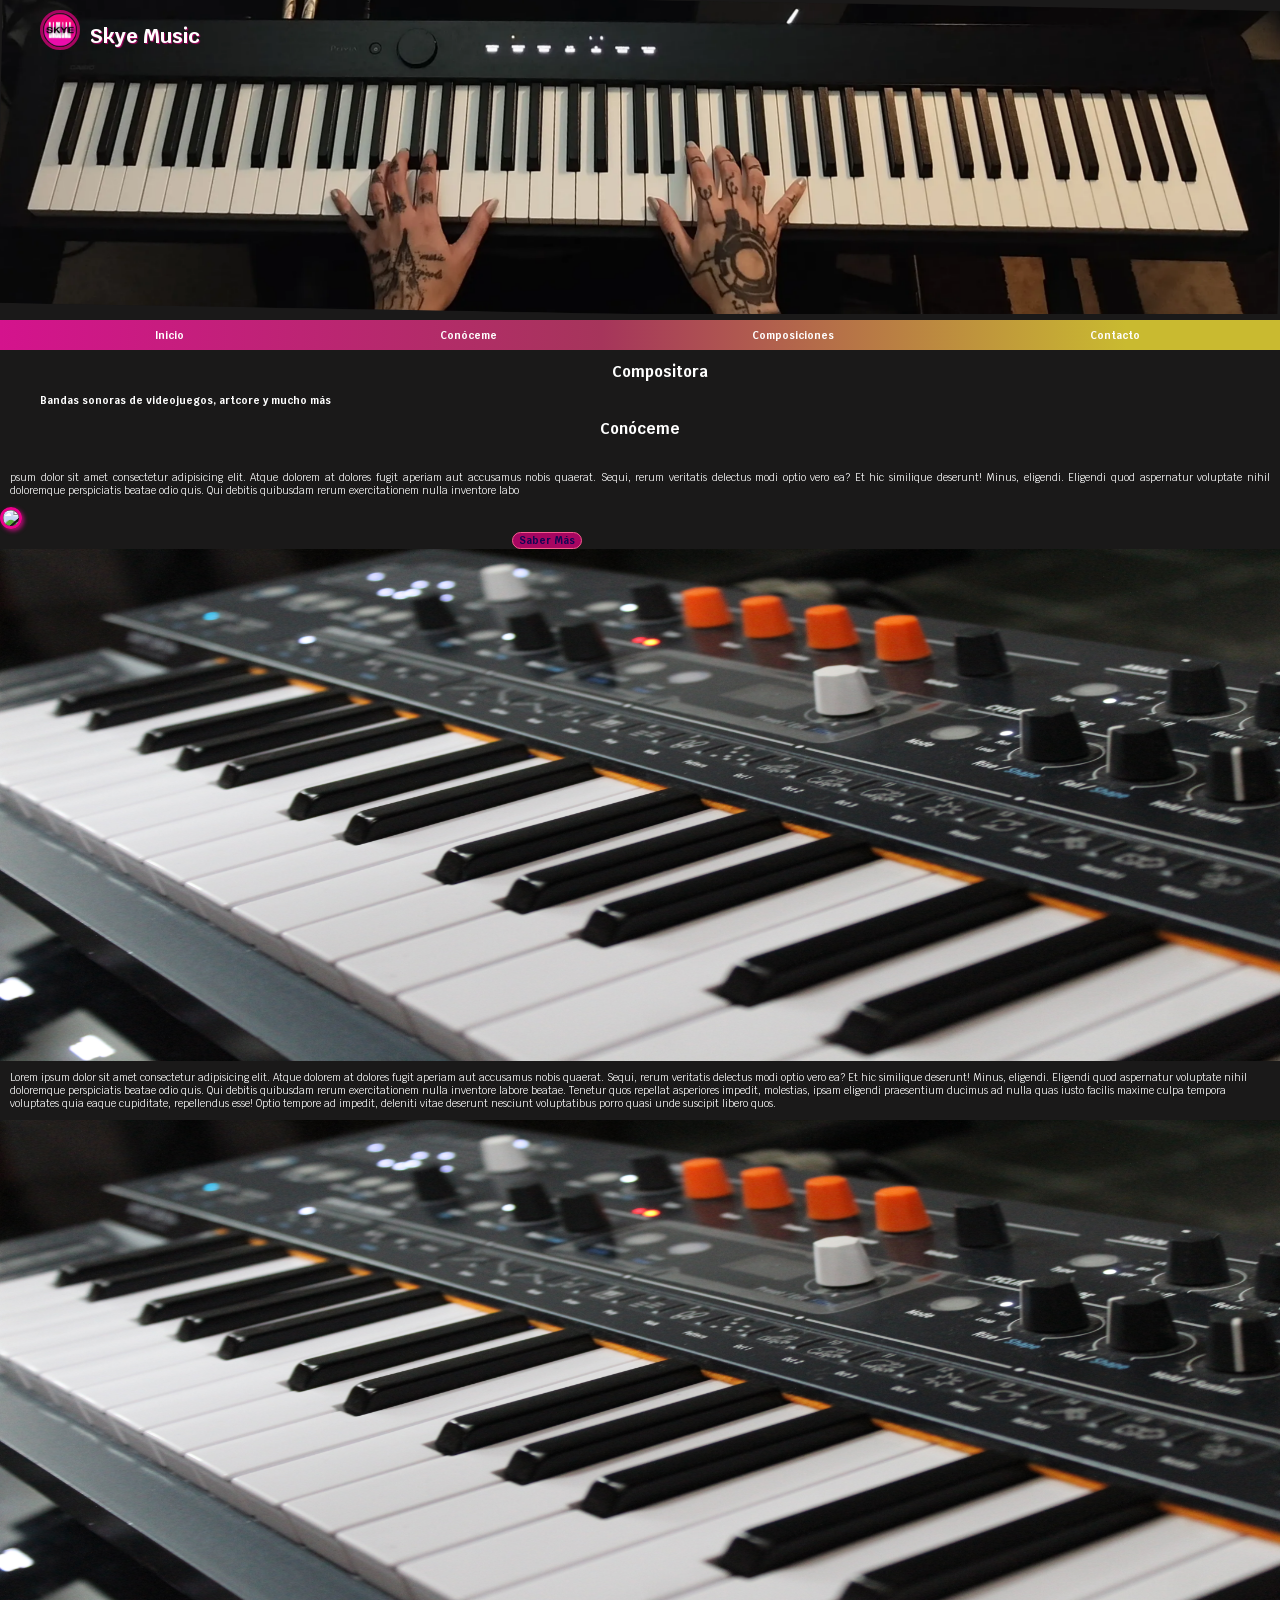
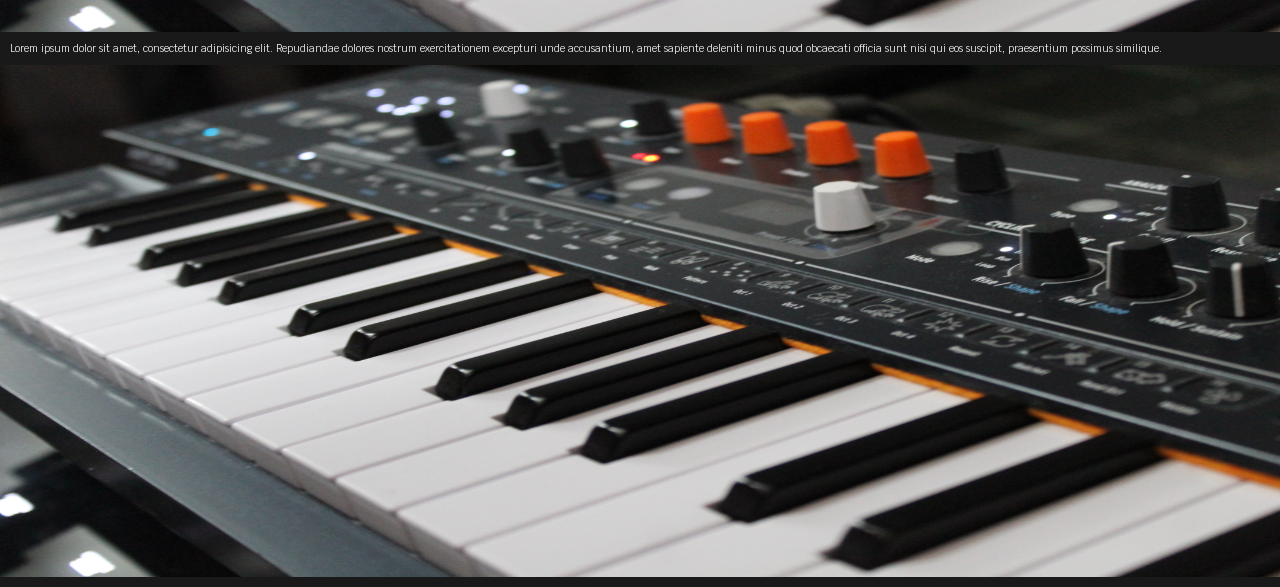
==== index.html @ 870be3fb "Version_7" ====
<!DOCTYPE html>
<html lang="es">

<head>
  <meta charset="UTF-8" />
  <meta name="viewport" content="width=device-width, initial-scale=1.0" />
  <link rel="stylesheet" href="CSS/normalize.css" />
  <link rel="preconnect" href="[https://fonts.googleapis.com](https://fonts.googleapis.com/)" />
  <link rel="preconnect" href="[https://fonts.gstatic.com](https://fonts.gstatic.com/)" crossorigin />
  <link
    href="https://fonts.googleapis.com/css2?family=Krub:ital,wght@0,200;0,300;0,400;0,500;0,600;0,700;1,200;1,300;1,400;1,500;1,600;1,700&display=swap"
    rel="stylesheet" />
  <meta name="description" content="Esta es una página web de una compositora aún poco conocida, pero por descubrir" />
  <meta author="Creada por la freelance Rocío Free" />
  <meta keywords="música, compositora, piano, sintetizador, artcore" />
  <link rel="preload" href="./style.css">
  <link rel="stylesheet" href="style.css" />
  <title>Skye Music</title>
</head>

<body>

<!--  -//----------PORTADA Y TÍTULO----------//-  -->


  <header>
    <div class="titulo">
      <ul>
        <a href="./index.html">
          <li>
            <img class="logotipo" src="assets/images/Logo SKYE V2.png" alt="Logotipo Skye Music" />
          </li>
          <li>
            <h1>Skye Music </h1>
          </li>
        </a>
      </ul>
    </div>
  </header>


<!-- ----BARRA DE NAVEGACIÓN----- -->


  <nav class="navegacion-principal">
    <div class="nav-bg">

      <ul id="nav">
        <li>
          <a href="./index.html">Inicio</a>
        </li>
        <li>
          <a href="./conoceme.html">Conóceme</a>
        </li>
        <li>
          <a href="./mis_temas.html">Composiciones</a>
        <li>
          <a href="./contacto.html">Contacto</a>
        </li>
      </ul>
    </div>
  </nav>

<!--  -- // ----------SUBTÍTULO Y DESCRIPPCIÓN---------- // --  -->


  <div class="descripcion">
    <ul>
      <li>
        <h2>Compositora</h2>
      </li>
      <li>
        <h3>Bandas sonoras de videojuegos, artcore y mucho más</h3>
      </li>
    </ul>
  </div>
  

<!--  -- // ----------SECCIÓN 1 (CONÓCEME)---------- // --  -->


  <section id="conoceme">
    <div class="conoceme">
      <div class="conoceme conoceme_titulo">
        <h2>Conóceme</h2>
      </div>
      <div class="conoceme conoceme_texto">
        <p>
          psum dolor sit amet consectetur adipisicing elit. Atque dolorem at
          dolores fugit aperiam aut accusamus nobis quaerat. Sequi, rerum
          veritatis delectus modi optio vero ea? Et hic similique deserunt!
          Minus, eligendi. Eligendi quod aspernatur voluptate nihil doloremque
          perspiciatis beatae odio quis. Qui debitis quibusdam rerum
          exercitationem nulla inventore labo

        </p>
        <img class="foto" src="./assets/images/IMG_99232.png" />
      </div>
      <div class="conoceme conoceme_foto">

      </div>
      <button class="conoceme conoceme_boton" href="./conoceme.html">Saber Más</button>
    </div>
  </section>


<!-- -- // ----------SEPARADOR---------- // --  -->


  <section>
    <img class="separador" src="assets/images/IMG_0030.JPG" alt="Imagen sintetizador">
  </section>


<!--  -- // ----------SECCIÓN 2 (COMPOSICIONES)---------- // --  -->


  <section id="mis_temas">
    <div>
      <p>
        Lorem ipsum dolor sit amet consectetur adipisicing elit. Atque dolorem
        at dolores fugit aperiam aut accusamus nobis quaerat. Sequi, rerum
        veritatis delectus modi optio vero ea? Et hic similique deserunt! Minus,
        eligendi. Eligendi quod aspernatur voluptate nihil doloremque
        perspiciatis beatae odio quis. Qui debitis quibusdam rerum
        exercitationem nulla inventore labore beatae. Tenetur quos repellat
        asperiores impedit, molestias, ipsam eligendi praesentium ducimus ad
        nulla quas iusto facilis maxime culpa tempora voluptates quia eaque
        cupiditate, repellendus esse! Optio tempore ad impedit, deleniti vitae
        deserunt nesciunt voluptatibus porro quasi unde suscipit libero quos.
      </p>
    </div>
  </section>


<!-- -- // ----------SEPARADOR---------- // --  -->


  <section>
    <img class="separador" src="assets/images/IMG_0030.JPG" alt="Imagen sintetizador">
  </section>


  <!--  -- // ----------SECCIÓN 3 (CONTACTO)---------- // --  -->


  <section id="contacto">
    <p>Lorem ipsum dolor sit amet, consectetur adipisicing elit. Repudiandae dolores nostrum exercitationem excepturi
      unde accusantium, amet sapiente deleniti minus quod obcaecati officia sunt nisi qui eos suscipit, praesentium
      possimus similique.</p>
  </section>
  <section>
    <img class="separador" src="assets/images/IMG_0030.JPG" alt="Imagen sintetizador">
  </section>
</body>


<!--  -- // ----------PIÉ DE PÁGINA---------- // --  -->


<footer>
  <div>
    <ul>
      <li><a href=""></a></li>
    </ul>
  </div>
  <div>

  </div>
</footer>

</html>
---- style.css ----
:root {
    --Celeste: #32e0e1;
    --Negro: hsl(0, 2%, 10%);
    --Azulado: #3fa4c2;
    --Rosa: #f55c8f;
    --Noche: #110753;
    --Amarillo: #f7c669;
    --Gris: #2f2e2f;
    --Fucsia: hsl(326, 93%, 34%);
    --Blanco: #ffffff;
    --design-width: 1200;
}

* {
    color: var(--Blanco);
    font-family: "Krub", sans-serif;
    box-sizing: border-box;
    font-size: 10px;
}


h2 {
    font-size: 1.5rem;
    text-align: center;
    justify-content: center;
}

h3 {
    font-size: 1rem;
}
p {
    font-size: 1rem;
    padding-left: 10px;
    padding-right: 10px;
}

body {
    overflow-x: hidden;
    margin: 0;
    background-color: var(--Negro);
}
a {
    text-decoration: none;
}
ul {
    list-style-type: none;
}

/* <!--  -//----------PORTADA Y TÍTULO----------//-  --> */

header {
    display:flex;
    background: url(./assets/images/Portada\ piano.png);
    background-size: 100%;
    background-repeat: no-repeat;
    height: 25vw;
}

.logotipo {
    position: fixed;
    max-width: 40px;
    border-radius: 45px;
    border-color: var(--Fucsia);
    border-style: solid;
    z-index: 1;
}

h1 {
    font-size: 2rem;
    position:fixed;
    z-index: 1;
    margin-left: 50px;
    text-shadow: 1px 1px 1px var(--Fucsia);
}



/* <!-- ----BARRA DE NAVEGACIÓN----- -->  */

#nav {
    list-style-type: none;
    display: flex;
    margin: 0;
    justify-content: space-around;
    flex-direction: row;
    align-items: center;
}


.nav-bg {
    background: #d4138d;
    background-image: linear-gradient(90deg, #d4138d 0%, #a6355b 47%, #c9ba30 88%);
    min-width: 100vw;
    height: 30px;
    display:grid;
    
   /*  align-items: center; */
   /*  justify-content: space-around; */
    
    
}
/* nav {
    border-style: outset;
    border-radius: 30px 2px 30px 2px;
    border-color: var(--Fucsia);
    max-width: none;
    max-height: 100px;
    min-width: 200px;
    min-height: 20px;
    text-align: center;
    padding-right: 35px;

} */

#nav li a {
    font-size: 1rem;
    font-weight: bold;
    margin-right: 25px;
    /* display: flex;
    flex-direction: row;
    justify-content: space-around;
    align-items: center;
    padding:8%; */
   /*  margin-left: 35%;
    margin-right: 35%; */
/*     transition: transform 0.2s, background-color 0.3s;
 */}

#nav li a:hover {
/*     transform: scale(2.30);
 */ background: #d4138d;
    background-image: linear-gradient(90deg, #c9ba30 0%,  #a6355b 47%,#d4138d 88%);
    background-image:linear-gradient#8A018C;
    border: solid;
    border-radius: 5px;
    border-width: 1px;
    border-color: var(--Rosa);
    box-shadow: 1px 1px 1px #8A018C;
    padding: 5px;

}


/* .descripcion {
    color: #32e0e1;
    display: flex;
    align-items: end;
} */


/* .conoceme {
    display: grid;
    justify-items:center;
    align-items: center;
    background-color: var(--Negro);
    overflow: hidden;
    border: solid;
    border-color: var(--Pink);
    border-radius: 45px;
    border-width: 0.5rem;
    margin: 1rem;
    padding: 2rem;
} */

/* section {
    display:inline-table;
    position:relative;
    max-width: 100vw;
    max-height: 20vw;
    overflow-x: hidden;
    justify-content: center;
    align-items: center;
    padding-top: 10px;
    padding-bottom: 10px;
} */

/* #conoceme {
    background-color: #d4138d6c;
    position: relative;
}
.conoceme {
    position: absolute;
    align-items: center;
    display: flex;
}
*/
section .conoceme .conoceme_titulo {
    text-align: center;
    position: relative;
    align-self:flex-start;
    justify-self: center;
    padding-bottom: 1rem;
}

section .conoceme .conoceme_texto {
    position: relative;
    justify-content: center;
    align-items:center;
    text-align: justify;
}
/* section .conoceme .conoceme_texto p {
    text-align: justify;
    position: relative;
}
section .conoceme .conoceme_foto {
   align-self: end; 
}  */



.foto {
    width: 40vw;
    border: solid;
    border-radius: 20px;
    border-color: #ec008c;
    box-shadow: 2px 2px 4px #ad0f73;

}

section .conoceme .conoceme_boton {
    color: var(--Noche);
    font-family: Krub, "Trebuchet MS";
    font-size: 1rem;
    font-weight: 800; 
    background-color: var(--Fucsia);
    border: solid;
    border-radius: 50px;
    border-width: 1px;
    border-color: var(--Rosa);
    margin-left: 40%;
}
section .conoceme .conoceme_boton:hover {
    transform: scale(1.10);
    color: #f20779;
    background-color: var(--Noche);
}

/* SECCIÓN DE SEPARACIÓN */
.separador {
    display: grid;
    justify-content: center;
    align-items: center;
    min-width: 100vw;
    max-height: 40vw;
}

/* PÁGINA DE MIS TEMAS */

.h2_MT {
    text-align: center;

}

/* ESTILOS SINTETIZADOR */



#main-synth-wrapper {
    background: #1a1a1a;
    background: #393d3d;
    background: linear-gradient(90deg,rgba(57, 61, 61, 1) 0%, rgba(0, 0, 0, 1) 50%, rgba(74, 74, 72, 1) 100%);
    justify-self: center;
    flex-direction: column;
    display: flex;
    align-items: center;
    max-width: 80vw;
    min-height:max-content;
    border: solid;
    border-color: var(--Gris);
    border-radius: 5px;
    border-width: 2px;
    padding-top: 10px;
    padding-bottom: 0;
    box-shadow: 5px 5px 7px #393d3d;   

}

#contenedor_sintetizador {

    display: flex;
    flex-direction: column;
    columns: 2;
    align-items: center;
    
    /* box-sizing: border-box; */
}

/* #title {
  background-color: #1a1a1a;
  padding: calc(20 / var(--design-width) * 100vw);
  border-radius: calc(20 / var(--design-width) * 100vw);
  color: #f20779;
  width: calc(820 / var(--design-width) * 100vw);
  max-width: 90%;
  margin-bottom: calc(40 / var(--design-width) * 100vw);
  text-align: center;
  box-sizing: border-box;
}

#title h1 {
  font-size: calc(40 / var(--design-width) * 100vw);
  margin: 0;
} */

#padContainer {
    display: flex;

    gap: 0.5%;    
    margin-bottom:5%;
    justify-content: center;
    align-items: center;
}

#ruedas {
    display: flex;    
    flex-direction: row;
    justify-content: space-around;
    align-items: center;
    margin-bottom: 5%;
}

.rueda_iz {
    width: 4vw;
    height: 4vw;
    border-color: #8A018C;
    /* margin-left: 30px;
    margin-bottom: 10PX; */
    border: solid;
    border-width: 1.5px;
    border-radius: 45px;
    /* background: #bf009f;
background: linear-gradient(90deg, rgba(191, 0, 159, 1) 50%, rgba(245, 176, 243, 1) 53%, rgba(250, 0, 250, 1) 100%); */


    /* background: #fb3fe2;
    background: radial-gradient(circle, rgba(251, 63, 226, 1) 19%, rgba(252, 70, 107, 1) 35%); */
    transition: transform 2s;

    background: #f373f5;
background: linear-gradient(0deg, rgba(243, 115, 245, 1) 0%, rgba(176, 7, 176, 1) 34%);
    
}

.rueda_iz:hover {
    transform: rotate(360deg);
}


.pad {
    width: 16%;
    height: 18%;
    margin-left: 1%;
    margin-right: 1%;
    cursor: pointer;
    border: solid;
    border-color:#f20779;
    border-radius: 10px;
    background: black;
    transition: transform 0.2s, background-color 0.3s;
    position: relative;
    overflow: hidden;
    display: flex;
    flex-direction: column;
    justify-content: center;
    align-items: center;
    text-align: center;
    padding:1%;
    
    
}

.pad:hover {
    transform: scale(1.05);
}

.pad.active {
    background-color: #ec008ecc;
}

.pad img {
    width: 10vw;
    height: 10vw;
    /* object-fit: cover; */
    opacity: 0.8;
    border-radius: 5px;
}

.pad span {
    font-size:1rem;
    padding-top:5px ;
    color: var(--Celeste);
    font-weight: bolder;
    text-shadow: 3px 3px 5px black;
    white-space: nowrap;
    overflow: hidden;
    text-overflow:ellipsis;
    max-width: 100%;
    background: none;


}

#keyboard {
    position: relative;
    width: 65vw;
    height: 25vw;
    /* width: calc(1000 / var(--design-width) * 100vw); */
    min-width: 550px;
    /* height: calc(300 / var(--design-width) * 100vw); */
    min-height: 50px;
    /* margin: calc(50 / var(--design-width) * 100vw) auto; */
    display: flex;
    justify-content: center;
    /* align-items: flex-start; */
    /* box-sizing: border-box; */
}

.white-keys-container {
    display: flex;
    height: 100%;
}

.black-keys-container {
    position: absolute;
    display: flex;
    gap: 3.5vw;
    /* top: 0;
    left: 0;
    right: 0; */
    height: 65%;
    display: flex;
    /* margin-left: calc((100 / var(--design-width) * 100vw) * 0.7); */
}

.key {
    transition: 0.01s;
    box-sizing: border-box;
    border: none;
    border-radius: 3px 3px 3px 3px ;
    border-top: #393d3d;
}

.white.key {
    display: flex;
    width: 7.5vw;
    height: 100%;
    background: white;
    border: solid;
    border-color: #000000;
    border-width: 1px;
    z-index: 1;
    position: relative;
    

}

.black.key {
    width: calc(50 / var(--design-width) * 100vw);
    height: 100%;
    background: #000000;
    background: linear-gradient(0deg,rgba(0, 0, 0, 1) 0%, rgba(97, 97, 97, 1) 10%, rgba(0, 0, 0, 1) 100%);
    position: relative;
    z-index: 2;
   /* 
    margin-left: calc((100 / var(--design-width) * 100vw) / 2 - (50 / var(--design-width) * 100vw) / 2);
    margin-right: calc((100 / var(--design-width) * 100vw) / 2 - (50 / var(--design-width) * 100vw) / 2); */
    box-shadow: 2px 2px 5px #393d3d; 
}



.none {
    display: flex;
    padding: 1.8vw;
}

/* .black.key:nth-child(1) {
    margin-left: calc((100 / var(--design-width) * 100vw) * 0 - (50 / var(--design-width) * 100vw) / 2);
}

.black.key:nth-child(2) {
    margin-left: calc((100 / var(--design-width) * 100vw) * 1 - (50 / var(--design-width) * 100vw) / 2);
}

.black.key:nth-child(3) {
    margin-left: calc((100 / var(--design-width) * 100vw) * 2 - (50 / var(--design-width) * 100vw) / 2);
}

.black.key:nth-child(4) {
    margin-left: calc((100 / var(--design-width) * 100vw) * 1 - (50 / var(--design-width) * 100vw) / 2);
}

.black.key:nth-child(5) {
    margin-left: calc((100 / var(--design-width) * 100vw) * 0.5 - (50 / var(--design-width) * 100vw) / 2);
}

.black.key:nth-child(6) {
    margin-left: calc((100 / var(--design-width) * 100vw) * 0.5 - (50 / var(--design-width) * 100vw) / 2);
}

.black.key:nth-child(7) {
    margin-left: calc((100 / var(--design-width) * 100vw) * 0.5 - (50 / var(--design-width) * 100vw) / 2);
} */

.white.key:active,
.black.key:active {
    transform: translateY(calc(4 / var(--design-width) * 100vw));
    box-shadow: inset 0 0 calc(5 / var(--design-width) * 100vw) #000;
}

.white.key.active {
    background: #d0d0d0;
}

.black.key.active {
    background: #333;
}

.note-label {
    position: absolute;
    top: 10%;
    left: 50%;
    transform: translateX(-50%);
    color: #ec008c;
    font-size: calc(30 / var(--design-width) * 100vw);
    z-index: 999;
    animation: fadeOut 0.5s forwards;
    pointer-events: none;
}

@keyframes fadeOut {
    0% {
        opacity: 1;
        top: 10%;
    }

    100% {
        opacity: 0;
        top: 0px;
    }
}

@media (max-width: 150px) {
    #keyboard {
        min-width: 320px;
        height: 150px;
    }
}
---- style.css ----
:root {
    --Celeste: #32e0e1;
    --Negro: hsl(0, 2%, 10%);
    --Azulado: #3fa4c2;
    --Rosa: #f55c8f;
    --Noche: #110753;
    --Amarillo: #f7c669;
    --Gris: #2f2e2f;
    --Fucsia: hsl(326, 93%, 34%);
    --Blanco: #ffffff;
    --design-width: 1200;
}

* {
    color: var(--Blanco);
    font-family: "Krub", sans-serif;
    box-sizing: border-box;
    font-size: 10px;
}


h2 {
    font-size: 1.5rem;
    text-align: center;
    justify-content: center;
}

h3 {
    font-size: 1rem;
}
p {
    font-size: 1rem;
    padding-left: 10px;
    padding-right: 10px;
}

body {
    overflow-x: hidden;
    margin: 0;
    background-color: var(--Negro);
}
a {
    text-decoration: none;
}
ul {
    list-style-type: none;
}

/* <!--  -//----------PORTADA Y TÍTULO----------//-  --> */

header {
    display:flex;
    background: url(./assets/images/Portada\ piano.png);
    background-size: 100%;
    background-repeat: no-repeat;
    height: 25vw;
}

.logotipo {
    position: fixed;
    max-width: 40px;
    border-radius: 45px;
    border-color: var(--Fucsia);
    border-style: solid;
    z-index: 1;
}

h1 {
    font-size: 2rem;
    position:fixed;
    z-index: 1;
    margin-left: 50px;
    text-shadow: 1px 1px 1px var(--Fucsia);
}



/* <!-- ----BARRA DE NAVEGACIÓN----- -->  */

#nav {
    list-style-type: none;
    display: flex;
    margin: 0;
    justify-content: space-around;
    flex-direction: row;
    align-items: center;
}


.nav-bg {
    background: #d4138d;
    background-image: linear-gradient(90deg, #d4138d 0%, #a6355b 47%, #c9ba30 88%);
    min-width: 100vw;
    height: 30px;
    display:grid;
    
   /*  align-items: center; */
   /*  justify-content: space-around; */
    
    
}
/* nav {
    border-style: outset;
    border-radius: 30px 2px 30px 2px;
    border-color: var(--Fucsia);
    max-width: none;
    max-height: 100px;
    min-width: 200px;
    min-height: 20px;
    text-align: center;
    padding-right: 35px;

} */

#nav li a {
    font-size: 1rem;
    font-weight: bold;
    margin-right: 25px;
    /* display: flex;
    flex-direction: row;
    justify-content: space-around;
    align-items: center;
    padding:8%; */
   /*  margin-left: 35%;
    margin-right: 35%; */
/*     transition: transform 0.2s, background-color 0.3s;
 */}

#nav li a:hover {
/*     transform: scale(2.30);
 */ background: #d4138d;
    background-image: linear-gradient(90deg, #c9ba30 0%,  #a6355b 47%,#d4138d 88%);
    background-image:linear-gradient#8A018C;
    border: solid;
    border-radius: 5px;
    border-width: 1px;
    border-color: var(--Rosa);
    box-shadow: 1px 1px 1px #8A018C;
    padding: 5px;

}


/* .descripcion {
    color: #32e0e1;
    display: flex;
    align-items: end;
} */


/* .conoceme {
    display: grid;
    justify-items:center;
    align-items: center;
    background-color: var(--Negro);
    overflow: hidden;
    border: solid;
    border-color: var(--Pink);
    border-radius: 45px;
    border-width: 0.5rem;
    margin: 1rem;
    padding: 2rem;
} */

/* section {
    display:inline-table;
    position:relative;
    max-width: 100vw;
    max-height: 20vw;
    overflow-x: hidden;
    justify-content: center;
    align-items: center;
    padding-top: 10px;
    padding-bottom: 10px;
} */

/* #conoceme {
    background-color: #d4138d6c;
    position: relative;
}
.conoceme {
    position: absolute;
    align-items: center;
    display: flex;
}
*/
section .conoceme .conoceme_titulo {
    text-align: center;
    position: relative;
    align-self:flex-start;
    justify-self: center;
    padding-bottom: 1rem;
}

section .conoceme .conoceme_texto {
    position: relative;
    justify-content: center;
    align-items:center;
    text-align: justify;
}
/* section .conoceme .conoceme_texto p {
    text-align: justify;
    position: relative;
}
section .conoceme .conoceme_foto {
   align-self: end; 
}  */



.foto {
    width: 40vw;
    border: solid;
    border-radius: 20px;
    border-color: #ec008c;
    box-shadow: 2px 2px 4px #ad0f73;

}

section .conoceme .conoceme_boton {
    color: var(--Noche);
    font-family: Krub, "Trebuchet MS";
    font-size: 1rem;
    font-weight: 800; 
    background-color: var(--Fucsia);
    border: solid;
    border-radius: 50px;
    border-width: 1px;
    border-color: var(--Rosa);
    margin-left: 40%;
}
section .conoceme .conoceme_boton:hover {
    transform: scale(1.10);
    color: #f20779;
    background-color: var(--Noche);
}

/* SECCIÓN DE SEPARACIÓN */
.separador {
    display: grid;
    justify-content: center;
    align-items: center;
    min-width: 100vw;
    max-height: 40vw;
}

/* PÁGINA DE MIS TEMAS */

.h2_MT {
    text-align: center;

}

/* ESTILOS SINTETIZADOR */



#main-synth-wrapper {
    background: #1a1a1a;
    background: #393d3d;
    background: linear-gradient(90deg,rgba(57, 61, 61, 1) 0%, rgba(0, 0, 0, 1) 50%, rgba(74, 74, 72, 1) 100%);
    justify-self: center;
    flex-direction: column;
    display: flex;
    align-items: center;
    max-width: 80vw;
    min-height:max-content;
    border: solid;
    border-color: var(--Gris);
    border-radius: 5px;
    border-width: 2px;
    padding-top: 10px;
    padding-bottom: 0;
    box-shadow: 5px 5px 7px #393d3d;   

}

#contenedor_sintetizador {

    display: flex;
    flex-direction: column;
    columns: 2;
    align-items: center;
    
    /* box-sizing: border-box; */
}

/* #title {
  background-color: #1a1a1a;
  padding: calc(20 / var(--design-width) * 100vw);
  border-radius: calc(20 / var(--design-width) * 100vw);
  color: #f20779;
  width: calc(820 / var(--design-width) * 100vw);
  max-width: 90%;
  margin-bottom: calc(40 / var(--design-width) * 100vw);
  text-align: center;
  box-sizing: border-box;
}

#title h1 {
  font-size: calc(40 / var(--design-width) * 100vw);
  margin: 0;
} */

#padContainer {
    display: flex;

    gap: 0.5%;    
    margin-bottom:5%;
    justify-content: center;
    align-items: center;
}

#ruedas {
    display: flex;    
    flex-direction: row;
    justify-content: space-around;
    align-items: center;
    margin-bottom: 5%;
}

.rueda_iz {
    width: 4vw;
    height: 4vw;
    border-color: #8A018C;
    /* margin-left: 30px;
    margin-bottom: 10PX; */
    border: solid;
    border-width: 1.5px;
    border-radius: 45px;
    /* background: #bf009f;
background: linear-gradient(90deg, rgba(191, 0, 159, 1) 50%, rgba(245, 176, 243, 1) 53%, rgba(250, 0, 250, 1) 100%); */


    /* background: #fb3fe2;
    background: radial-gradient(circle, rgba(251, 63, 226, 1) 19%, rgba(252, 70, 107, 1) 35%); */
    transition: transform 2s;

    background: #f373f5;
background: linear-gradient(0deg, rgba(243, 115, 245, 1) 0%, rgba(176, 7, 176, 1) 34%);
    
}

.rueda_iz:hover {
    transform: rotate(360deg);
}


.pad {
    width: 16%;
    height: 18%;
    margin-left: 1%;
    margin-right: 1%;
    cursor: pointer;
    border: solid;
    border-color:#f20779;
    border-radius: 10px;
    background: black;
    transition: transform 0.2s, background-color 0.3s;
    position: relative;
    overflow: hidden;
    display: flex;
    flex-direction: column;
    justify-content: center;
    align-items: center;
    text-align: center;
    padding:1%;
    
    
}

.pad:hover {
    transform: scale(1.05);
}

.pad.active {
    background-color: #ec008ecc;
}

.pad img {
    width: 10vw;
    height: 10vw;
    /* object-fit: cover; */
    opacity: 0.8;
    border-radius: 5px;
}

.pad span {
    font-size:1rem;
    padding-top:5px ;
    color: var(--Celeste);
    font-weight: bolder;
    text-shadow: 3px 3px 5px black;
    white-space: nowrap;
    overflow: hidden;
    text-overflow:ellipsis;
    max-width: 100%;
    background: none;


}

#keyboard {
    position: relative;
    width: 65vw;
    height: 25vw;
    /* width: calc(1000 / var(--design-width) * 100vw); */
    min-width: 550px;
    /* height: calc(300 / var(--design-width) * 100vw); */
    min-height: 50px;
    /* margin: calc(50 / var(--design-width) * 100vw) auto; */
    display: flex;
    justify-content: center;
    /* align-items: flex-start; */
    /* box-sizing: border-box; */
}

.white-keys-container {
    display: flex;
    height: 100%;
}

.black-keys-container {
    position: absolute;
    display: flex;
    gap: 3.5vw;
    /* top: 0;
    left: 0;
    right: 0; */
    height: 65%;
    display: flex;
    /* margin-left: calc((100 / var(--design-width) * 100vw) * 0.7); */
}

.key {
    transition: 0.01s;
    box-sizing: border-box;
    border: none;
    border-radius: 3px 3px 3px 3px ;
    border-top: #393d3d;
}

.white.key {
    display: flex;
    width: 7.5vw;
    height: 100%;
    background: white;
    border: solid;
    border-color: #000000;
    border-width: 1px;
    z-index: 1;
    position: relative;
    

}

.black.key {
    width: calc(50 / var(--design-width) * 100vw);
    height: 100%;
    background: #000000;
    background: linear-gradient(0deg,rgba(0, 0, 0, 1) 0%, rgba(97, 97, 97, 1) 10%, rgba(0, 0, 0, 1) 100%);
    position: relative;
    z-index: 2;
   /* 
    margin-left: calc((100 / var(--design-width) * 100vw) / 2 - (50 / var(--design-width) * 100vw) / 2);
    margin-right: calc((100 / var(--design-width) * 100vw) / 2 - (50 / var(--design-width) * 100vw) / 2); */
    box-shadow: 2px 2px 5px #393d3d; 
}



.none {
    display: flex;
    padding: 1.8vw;
}

/* .black.key:nth-child(1) {
    margin-left: calc((100 / var(--design-width) * 100vw) * 0 - (50 / var(--design-width) * 100vw) / 2);
}

.black.key:nth-child(2) {
    margin-left: calc((100 / var(--design-width) * 100vw) * 1 - (50 / var(--design-width) * 100vw) / 2);
}

.black.key:nth-child(3) {
    margin-left: calc((100 / var(--design-width) * 100vw) * 2 - (50 / var(--design-width) * 100vw) / 2);
}

.black.key:nth-child(4) {
    margin-left: calc((100 / var(--design-width) * 100vw) * 1 - (50 / var(--design-width) * 100vw) / 2);
}

.black.key:nth-child(5) {
    margin-left: calc((100 / var(--design-width) * 100vw) * 0.5 - (50 / var(--design-width) * 100vw) / 2);
}

.black.key:nth-child(6) {
    margin-left: calc((100 / var(--design-width) * 100vw) * 0.5 - (50 / var(--design-width) * 100vw) / 2);
}

.black.key:nth-child(7) {
    margin-left: calc((100 / var(--design-width) * 100vw) * 0.5 - (50 / var(--design-width) * 100vw) / 2);
} */

.white.key:active,
.black.key:active {
    transform: translateY(calc(4 / var(--design-width) * 100vw));
    box-shadow: inset 0 0 calc(5 / var(--design-width) * 100vw) #000;
}

.white.key.active {
    background: #d0d0d0;
}

.black.key.active {
    background: #333;
}

.note-label {
    position: absolute;
    top: 10%;
    left: 50%;
    transform: translateX(-50%);
    color: #ec008c;
    font-size: calc(30 / var(--design-width) * 100vw);
    z-index: 999;
    animation: fadeOut 0.5s forwards;
    pointer-events: none;
}

@keyframes fadeOut {
    0% {
        opacity: 1;
        top: 10%;
    }

    100% {
        opacity: 0;
        top: 0px;
    }
}

@media (max-width: 150px) {
    #keyboard {
        min-width: 320px;
        height: 150px;
    }
}
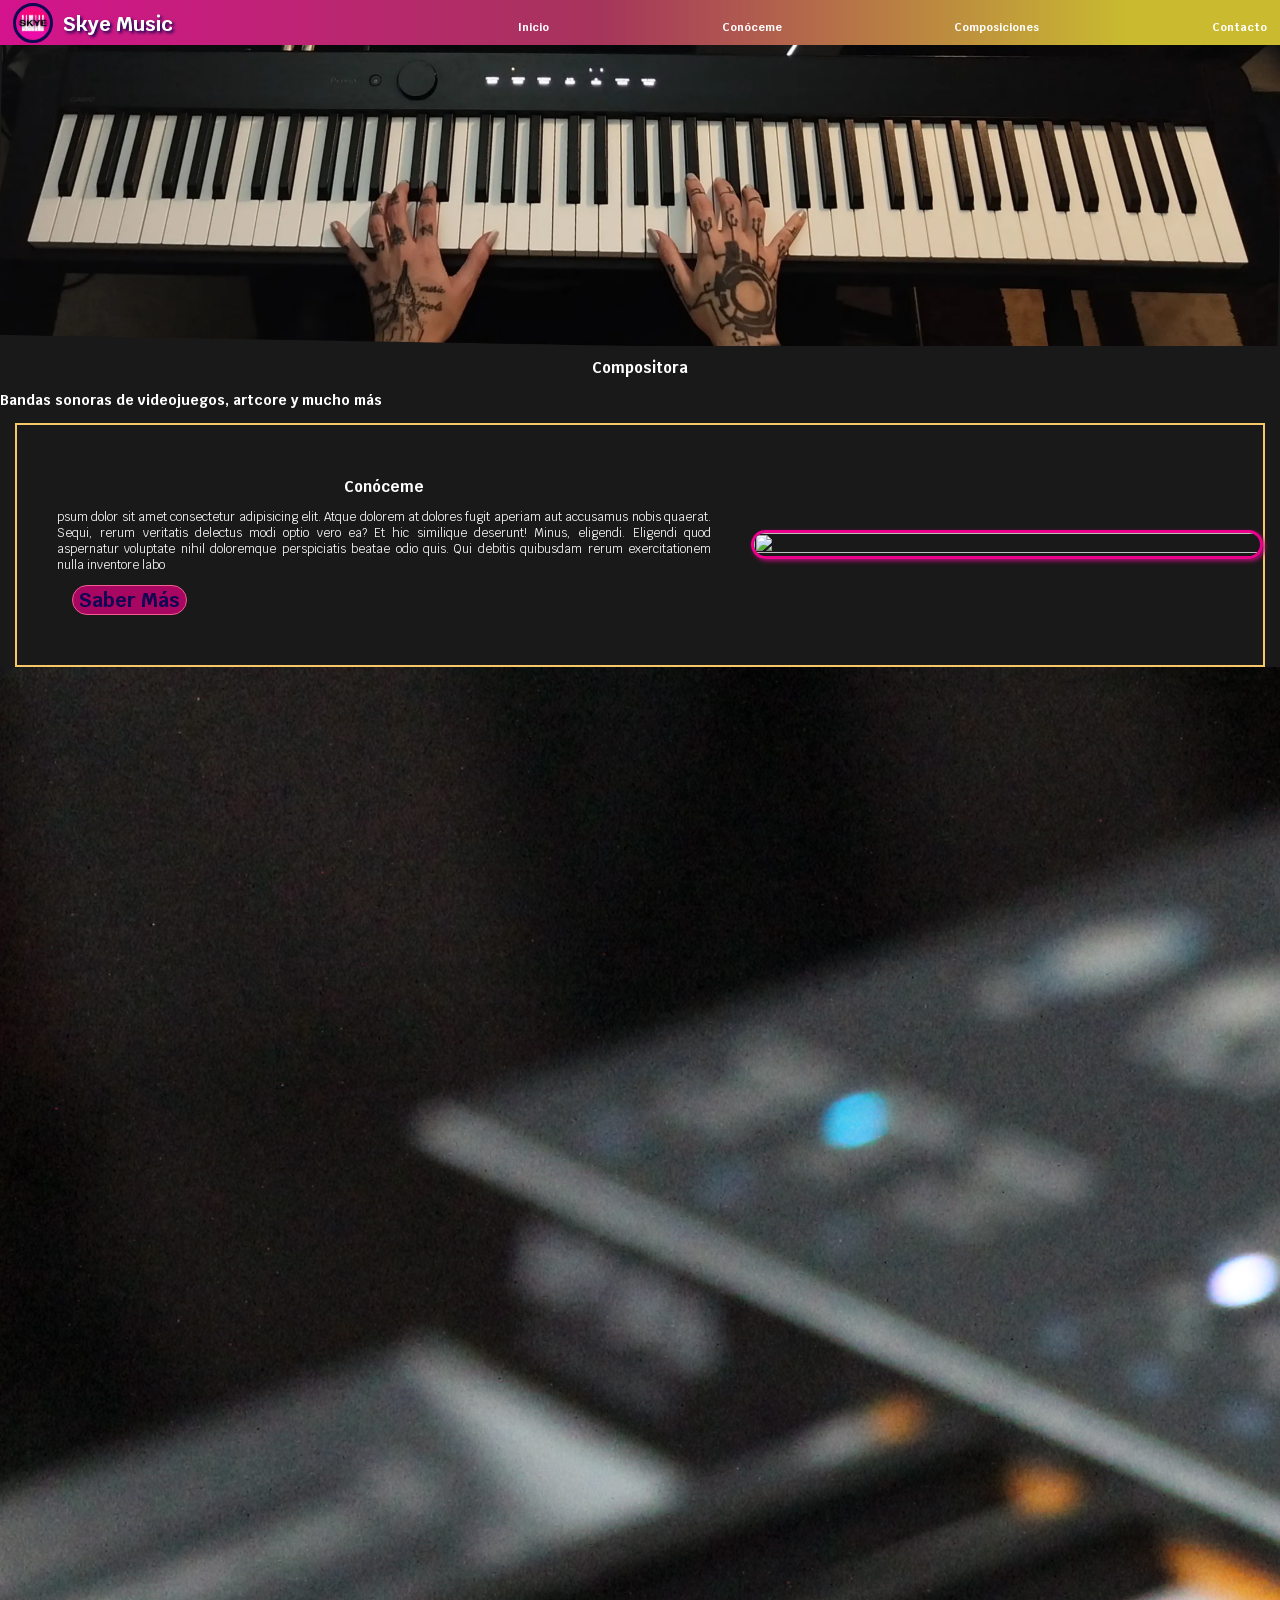
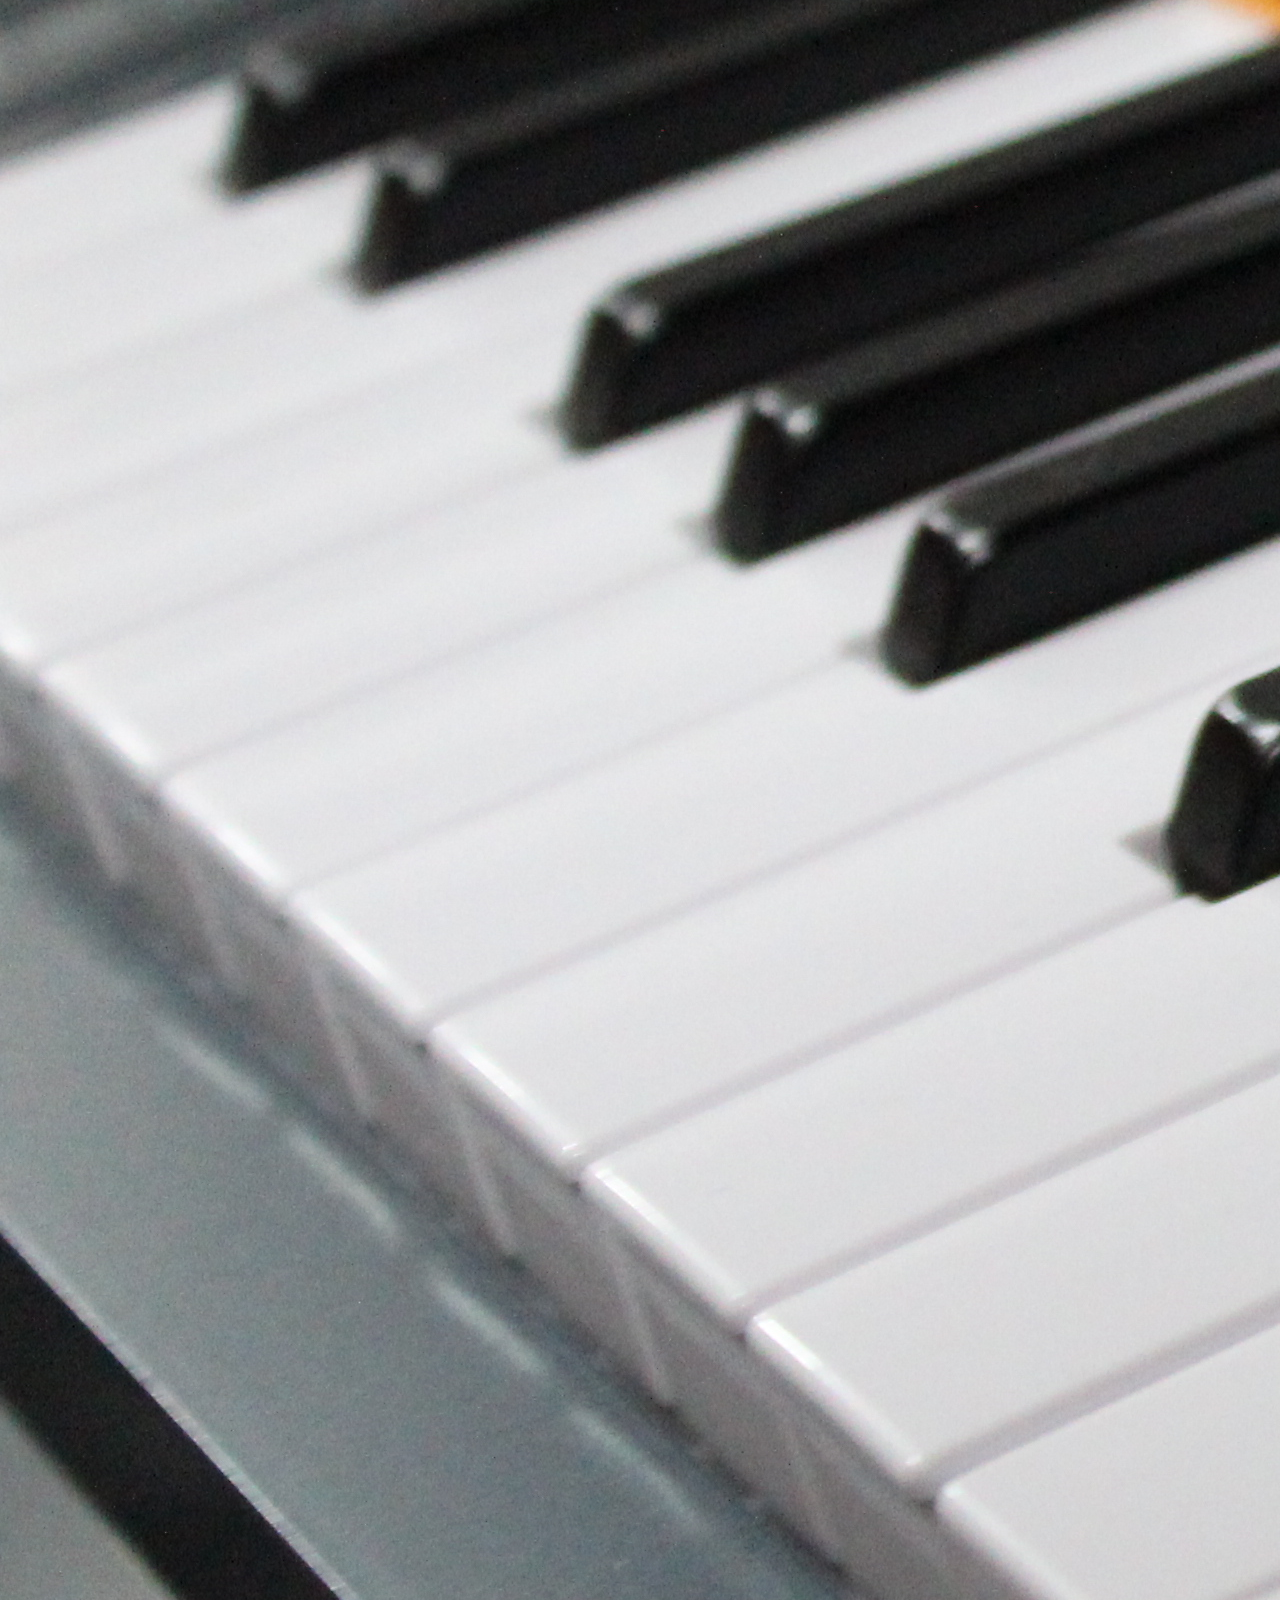
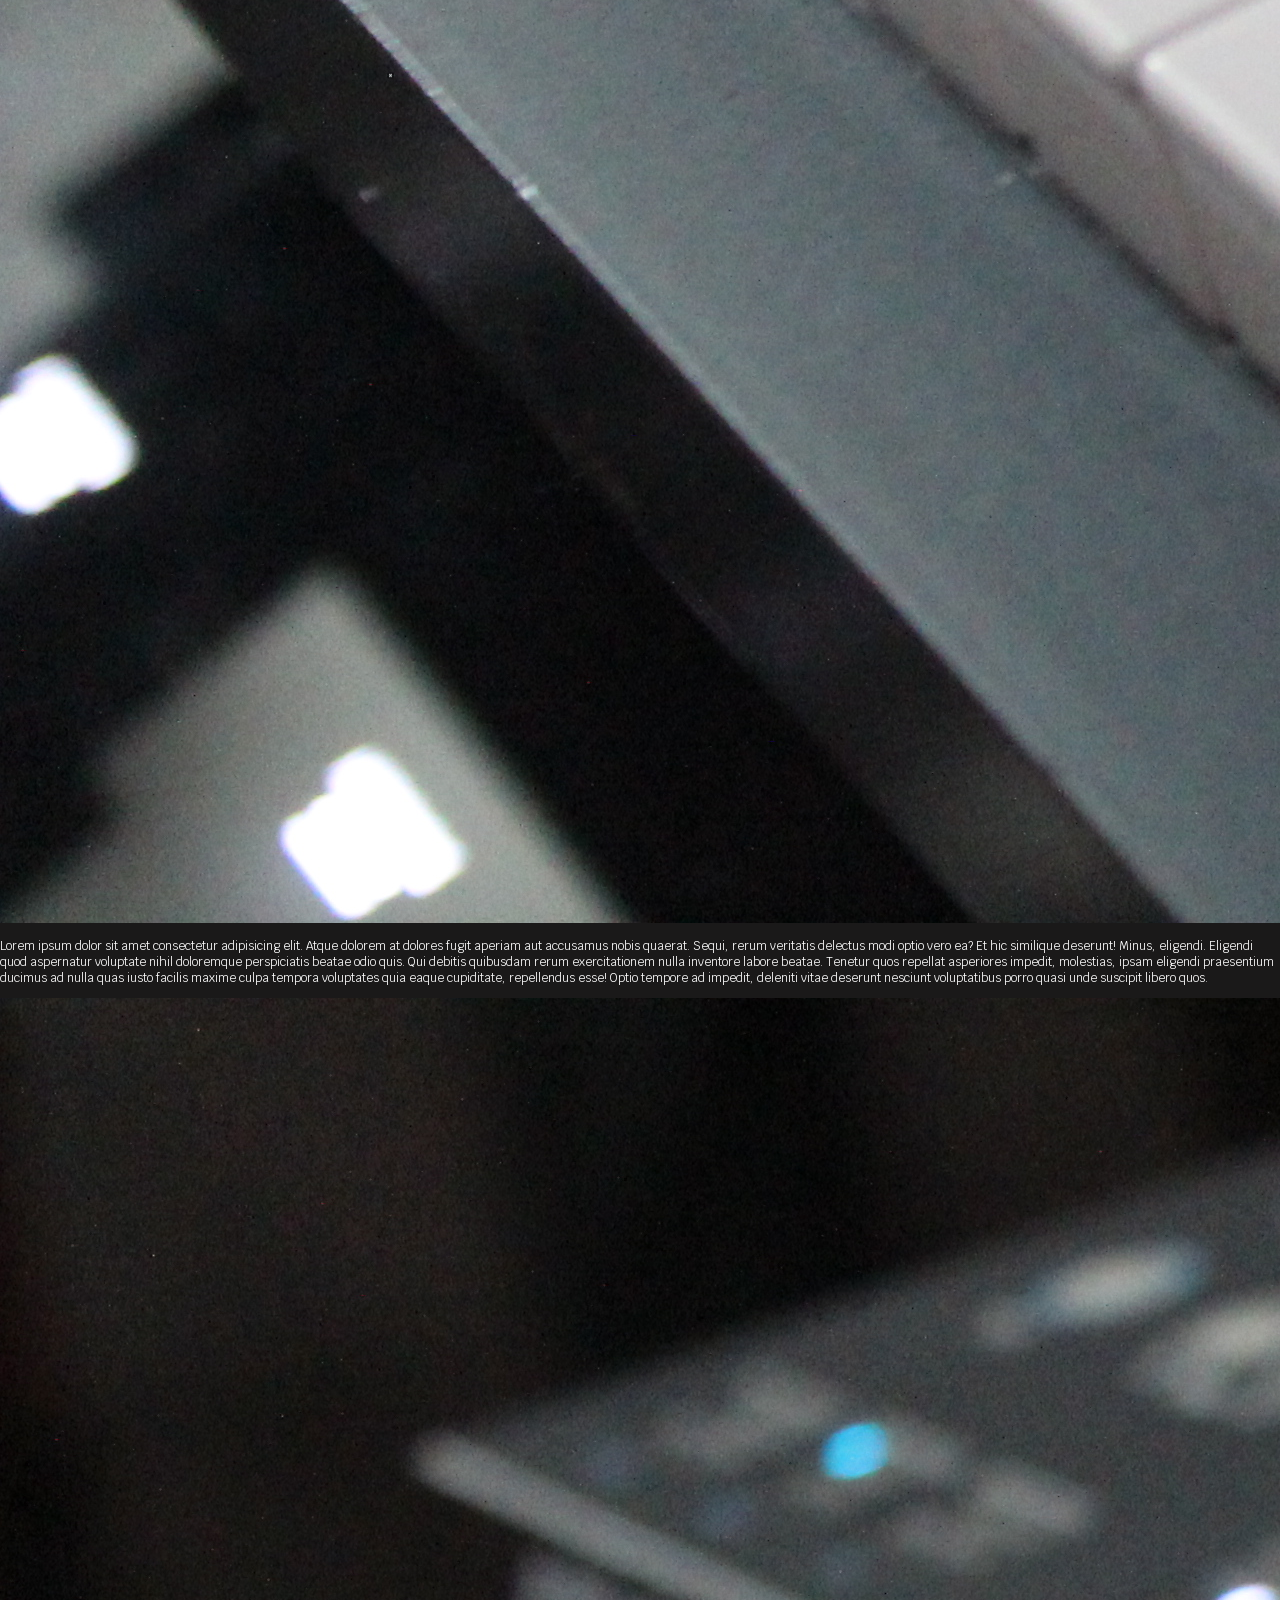
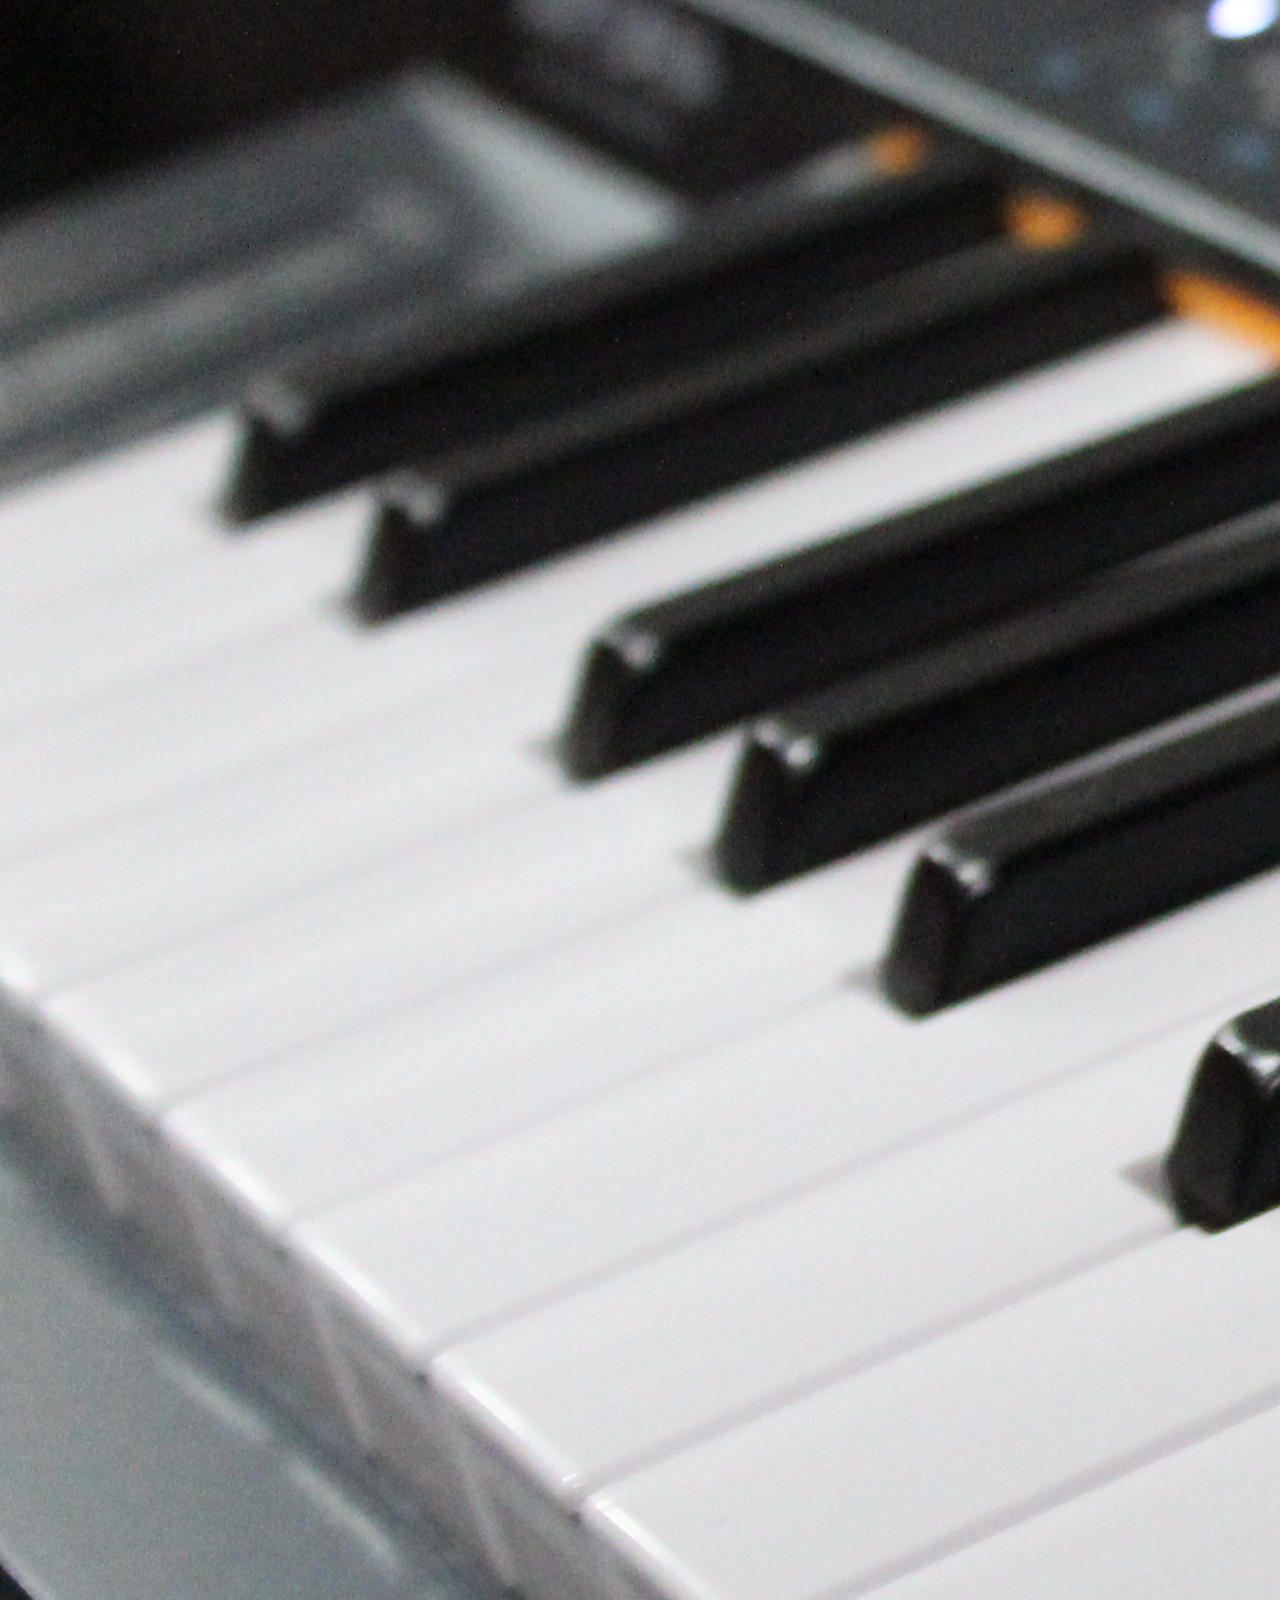
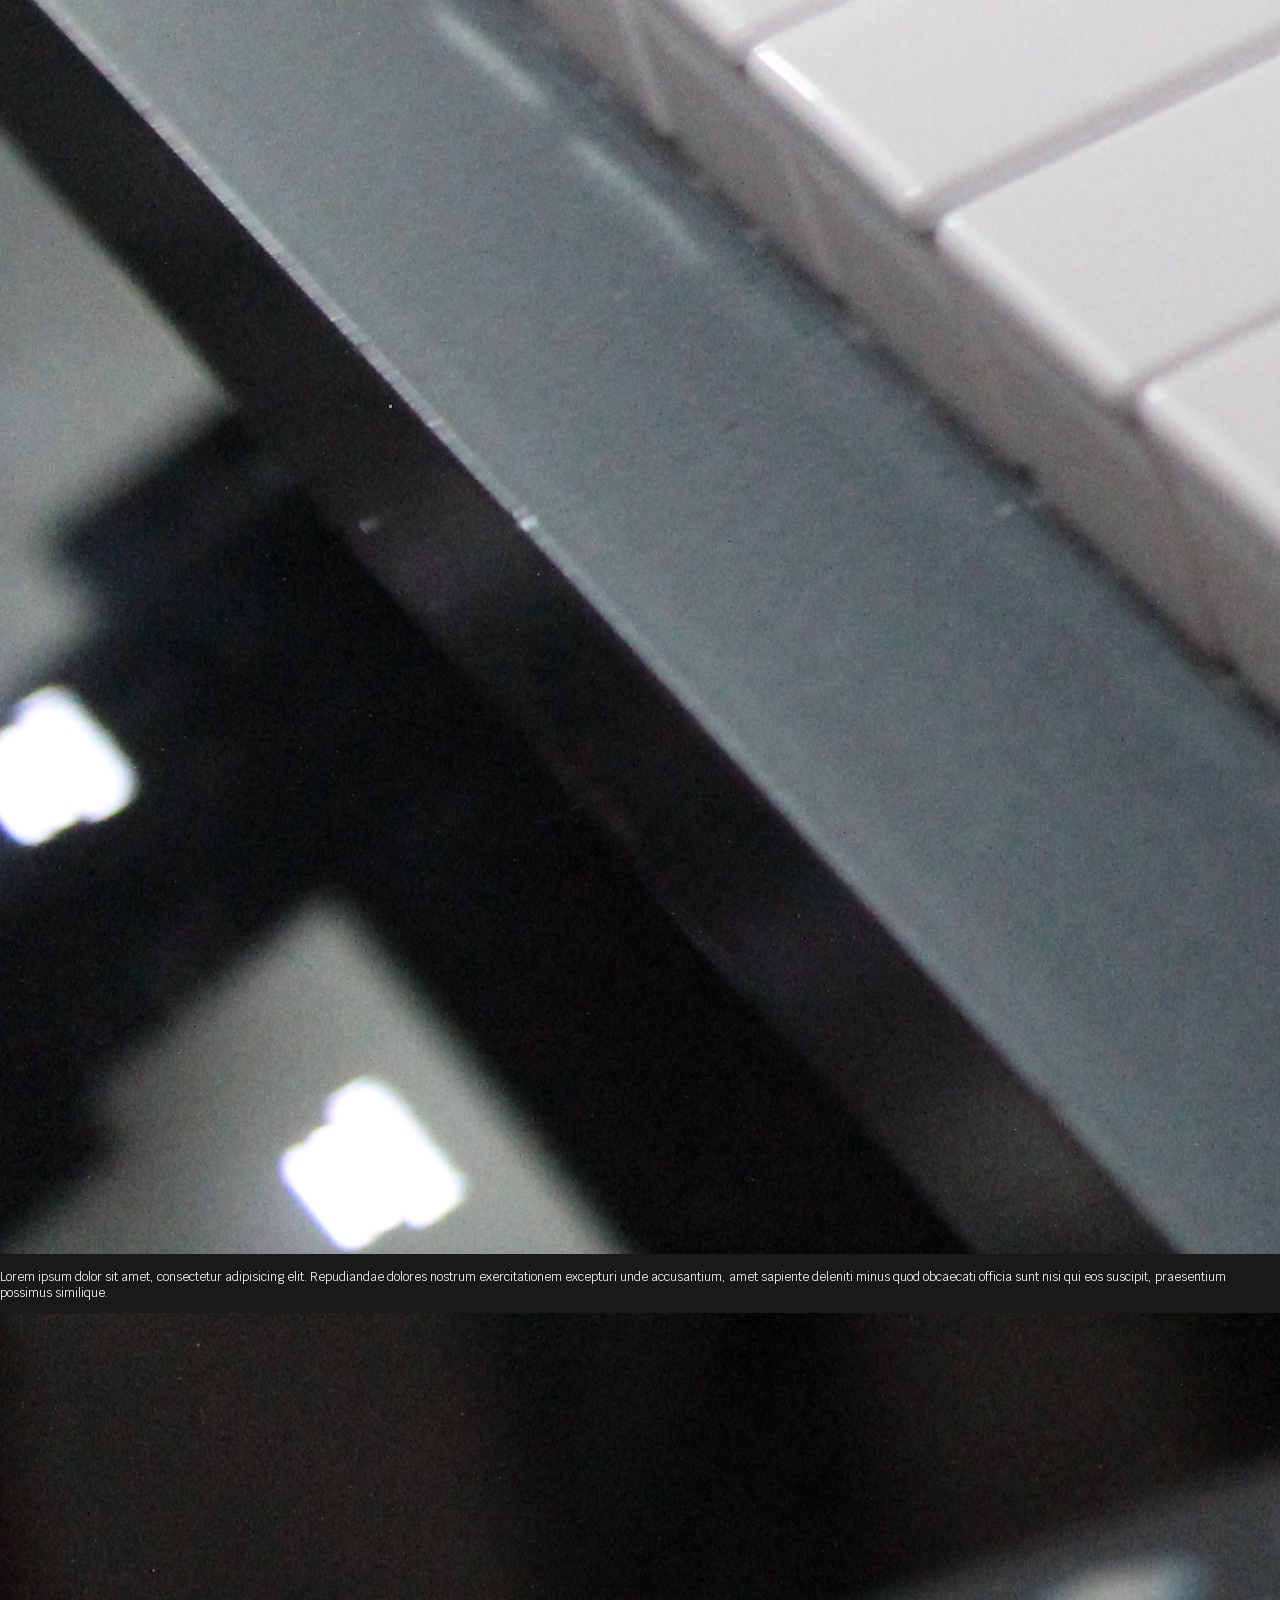
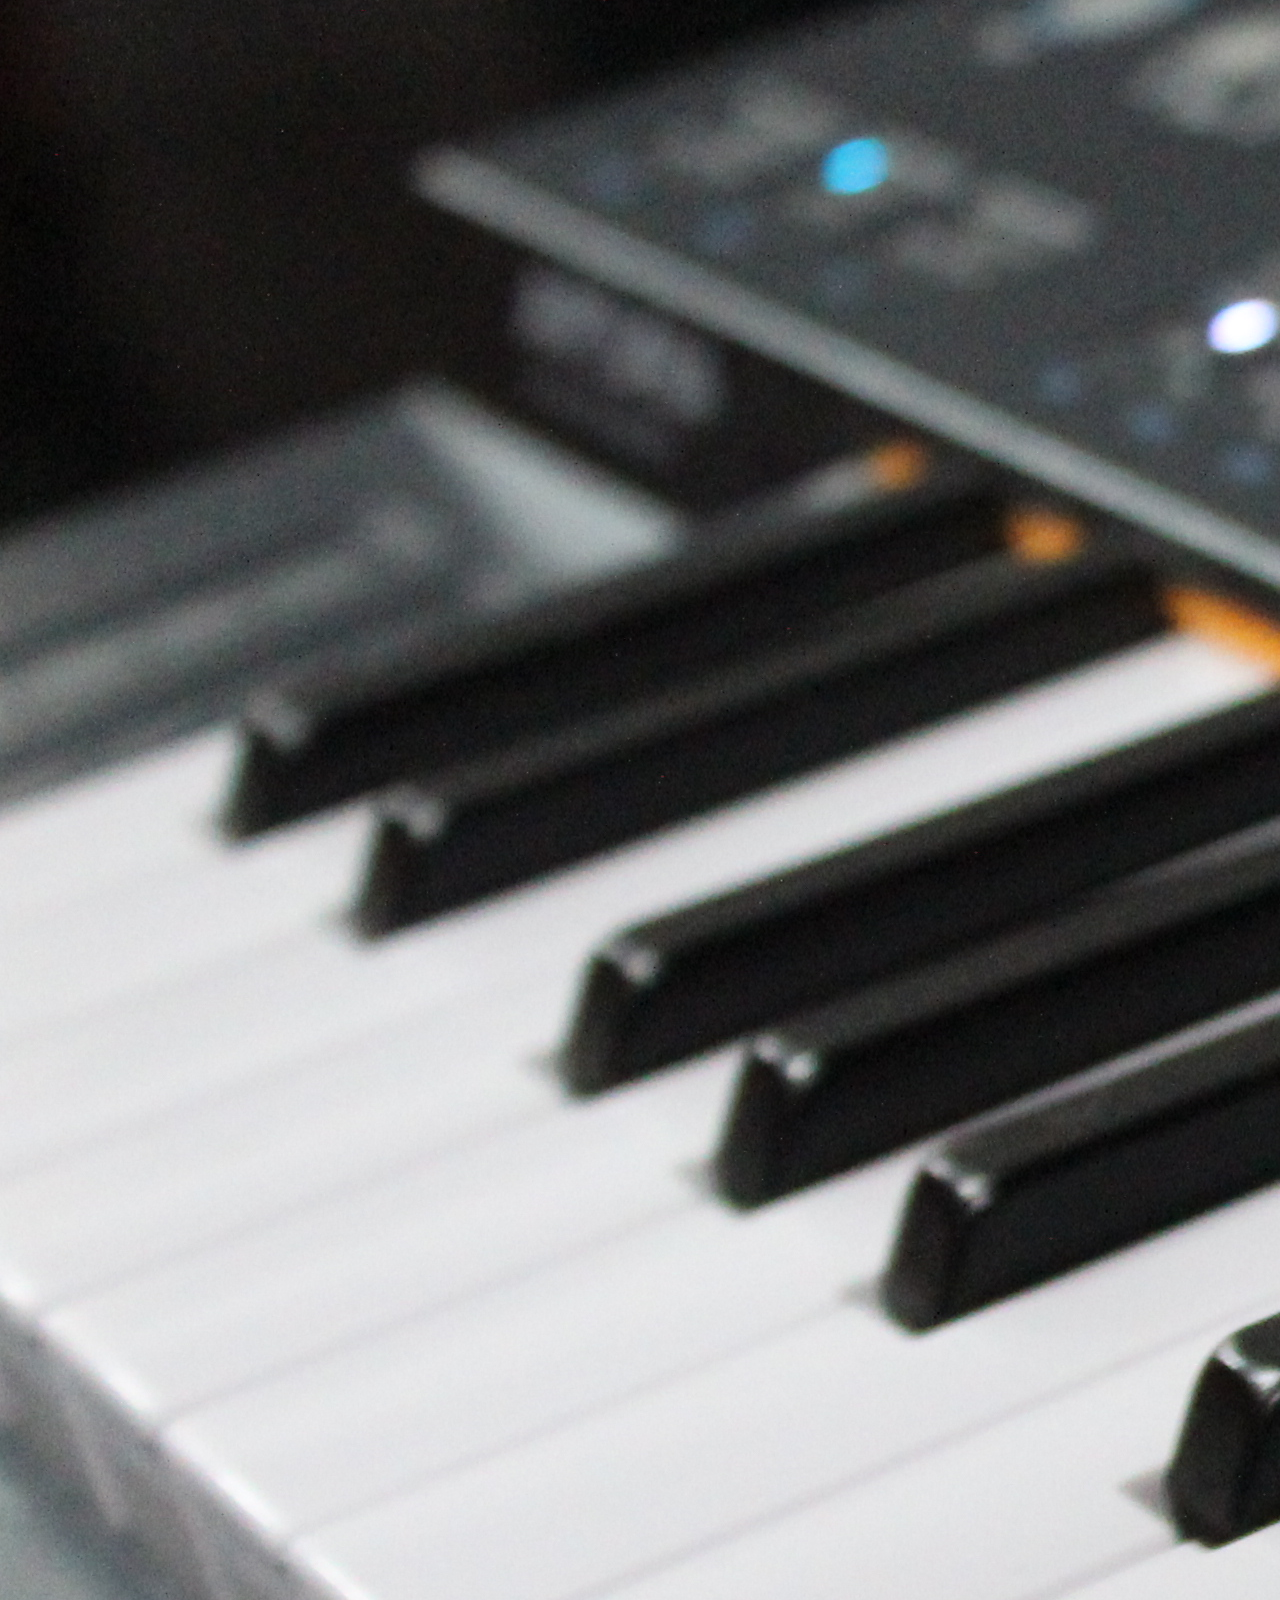
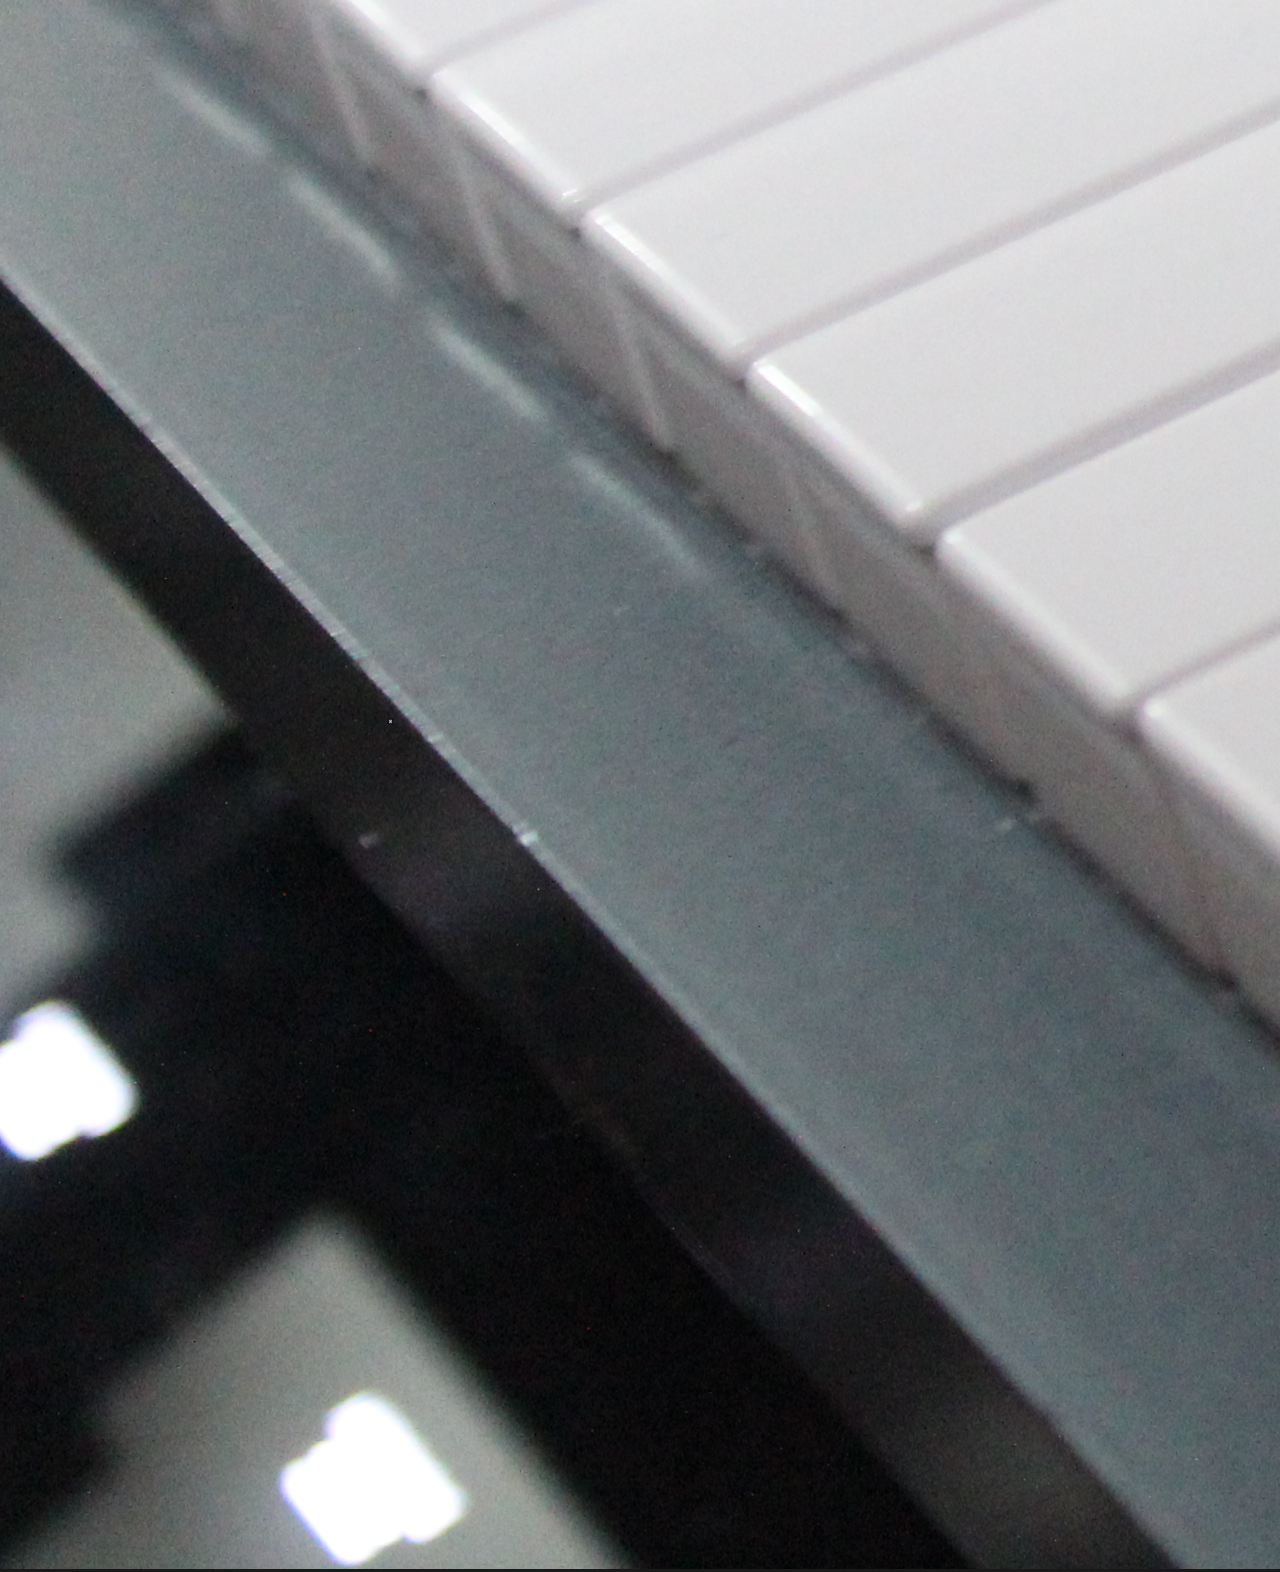
==== commit 252962ef: "Version_8" ====
--- a/index.html
+++ b/index.html
@@ -13,160 +13,142 @@
   <meta name="description" content="Esta es una página web de una compositora aún poco conocida, pero por descubrir" />
   <meta author="Creada por la freelance Rocío Free" />
   <meta keywords="música, compositora, piano, sintetizador, artcore" />
-  <link rel="preload" href="./style.css">
+  <link rel="preload" href="./style.css" />
   <link rel="stylesheet" href="style.css" />
   <title>Skye Music</title>
 </head>
 
 <body>
-
-<!--  -//----------PORTADA Y TÍTULO----------//-  -->
-
+  <!--  -//----------PORTADA Y TÍTULO----------//-  -->
 
   <header>
-    <div class="titulo">
-      <ul>
-        <a href="./index.html">
-          <li>
-            <img class="logotipo" src="assets/images/Logo SKYE V2.png" alt="Logotipo Skye Music" />
-          </li>
-          <li>
-            <h1>Skye Music </h1>
-          </li>
-        </a>
-      </ul>
-    </div>
-  </header>
 
+    <!-- ----BARRA DE NAVEGACIÓN----- -->
 
-<!-- ----BARRA DE NAVEGACIÓN----- -->
-
-
-  <nav class="navegacion-principal">
-    <div class="nav-bg">
+    <nav class="navegacion-principal">
 
       <ul id="nav">
         <li>
-          <a href="./index.html">Inicio</a>
+          <a href="./index.html">
+            <img class="logotipo" src="assets/images/Logo SKYE V2.png" alt="Logotipo Skye Music" />
+            <h1>Skye Music</h1>
+            <a />
         </li>
         <li>
-          <a href="./conoceme.html">Conóceme</a>
+          <a class="hover" href="./index.html">Inicio</a>
         </li>
         <li>
-          <a href="./mis_temas.html">Composiciones</a>
+          <a class="hover" href="./conoceme.html">Conóceme</a>
+        </li>
         <li>
-          <a href="./contacto.html">Contacto</a>
+          <a class="hover" href="./mis_temas.html">Composiciones</a>
+        </li>
+
+        <li>
+          <a class="hover" href="./contacto.html">Contacto</a>
         </li>
       </ul>
-    </div>
-  </nav>
 
-<!--  -- // ----------SUBTÍTULO Y DESCRIPPCIÓN---------- // --  -->
+    </nav>
+  </header>
+  <!--  -- // ----------SUBTÍTULO Y DESCRIPPCIÓN---------- // --  -->
+  <main>
+    <section class="descripcion">
+      <h2>Compositora</h2>
+      <h3>Bandas sonoras de videojuegos, artcore y mucho más</h3>
+      <section />
+
+      <!--  -- // ----------SECCIÓN 1 (CONÓCEME)---------- // --  -->
+
+      <section id="conoceme">
+        <div class="conoceme">
 
 
-  <div class="descripcion">
-    <ul>
-      <li>
-        <h2>Compositora</h2>
-      </li>
-      <li>
-        <h3>Bandas sonoras de videojuegos, artcore y mucho más</h3>
-      </li>
-    </ul>
-  </div>
-  
+          <div class="izquierda">
+            <ul>
+              <li>
+                <h2>Conóceme</h2>
+              </li>
+              <li>
+                <p>
+                  psum dolor sit amet consectetur adipisicing elit. Atque dolorem at
+                  dolores fugit aperiam aut accusamus nobis quaerat. Sequi, rerum
+                  veritatis delectus modi optio vero ea? Et hic similique deserunt!
+                  Minus, eligendi. Eligendi quod aspernatur voluptate nihil doloremque
+                  perspiciatis beatae odio quis. Qui debitis quibusdam rerum
+                  exercitationem nulla inventore labo
+                </p>
+              </li>
+              <li>
+                <button class="conoceme conoceme_boton" href="./conoceme.html">Saber Más</button>
+              </li>
+          </div>
+          <!--         <div class="conoceme conoceme_foto"></div>
+ -->
+          <div class="derecha">
+            <img class="foto" src="./assets/images/IMG_99232.png" />
+          </div>
 
-<!--  -- // ----------SECCIÓN 1 (CONÓCEME)---------- // --  -->
+        </div>
+      </section>
+
+      <!-- -- // ----------SEPARADOR---------- // --  -->
+
+      <section>
+        <img class="separador" src="assets/images/IMG_0030.JPG" alt="Imagen sintetizador" />
+      </section>
+
+      <!--  -- // ----------SECCIÓN 2 (COMPOSICIONES)---------- // --  -->
+
+      <section id="mis_temas">
+        <div>
+          <p>
+            Lorem ipsum dolor sit amet consectetur adipisicing elit. Atque dolorem
+            at dolores fugit aperiam aut accusamus nobis quaerat. Sequi, rerum
+            veritatis delectus modi optio vero ea? Et hic similique deserunt!
+            Minus, eligendi. Eligendi quod aspernatur voluptate nihil doloremque
+            perspiciatis beatae odio quis. Qui debitis quibusdam rerum
+            exercitationem nulla inventore labore beatae. Tenetur quos repellat
+            asperiores impedit, molestias, ipsam eligendi praesentium ducimus ad
+            nulla quas iusto facilis maxime culpa tempora voluptates quia eaque
+            cupiditate, repellendus esse! Optio tempore ad impedit, deleniti vitae
+            deserunt nesciunt voluptatibus porro quasi unde suscipit libero quos.
+          </p>
+        </div>
+      </section>
+
+      <!-- -- // ----------SEPARADOR---------- // --  -->
+
+      <section>
+        <img class="separador" src="assets/images/IMG_0030.JPG" alt="Imagen sintetizador" />
+      </section>
+
+      <!--  -- // ----------SECCIÓN 3 (CONTACTO)---------- // --  -->
+
+      <section id="contacto">
+        <p>
+          Lorem ipsum dolor sit amet, consectetur adipisicing elit. Repudiandae
+          dolores nostrum exercitationem excepturi unde accusantium, amet sapiente
+          deleniti minus quod obcaecati officia sunt nisi qui eos suscipit,
+          praesentium possimus similique.
+        </p>
+      </section>
+      <section>
+        <img class="separador" src="assets/images/IMG_0030.JPG" alt="Imagen sintetizador" />
+      </section>
+  </main>
 
 
-  <section id="conoceme">
-    <div class="conoceme">
-      <div class="conoceme conoceme_titulo">
-        <h2>Conóceme</h2>
-      </div>
-      <div class="conoceme conoceme_texto">
-        <p>
-          psum dolor sit amet consectetur adipisicing elit. Atque dolorem at
-          dolores fugit aperiam aut accusamus nobis quaerat. Sequi, rerum
-          veritatis delectus modi optio vero ea? Et hic similique deserunt!
-          Minus, eligendi. Eligendi quod aspernatur voluptate nihil doloremque
-          perspiciatis beatae odio quis. Qui debitis quibusdam rerum
-          exercitationem nulla inventore labo
+  <!--  -- // ----------PIÉ DE PÁGINA---------- // --  -->
 
-        </p>
-        <img class="foto" src="./assets/images/IMG_99232.png" />
-      </div>
-      <div class="conoceme conoceme_foto">
-
-      </div>
-      <button class="conoceme conoceme_boton" href="./conoceme.html">Saber Más</button>
+  <footer>
+    <div>
+      <ul>
+        <li><a href=""></a></li>
+      </ul>
     </div>
-  </section>
-
-
-<!-- -- // ----------SEPARADOR---------- // --  -->
-
-
-  <section>
-    <img class="separador" src="assets/images/IMG_0030.JPG" alt="Imagen sintetizador">
-  </section>
-
-
-<!--  -- // ----------SECCIÓN 2 (COMPOSICIONES)---------- // --  -->
-
-
-  <section id="mis_temas">
-    <div>
-      <p>
-        Lorem ipsum dolor sit amet consectetur adipisicing elit. Atque dolorem
-        at dolores fugit aperiam aut accusamus nobis quaerat. Sequi, rerum
-        veritatis delectus modi optio vero ea? Et hic similique deserunt! Minus,
-        eligendi. Eligendi quod aspernatur voluptate nihil doloremque
-        perspiciatis beatae odio quis. Qui debitis quibusdam rerum
-        exercitationem nulla inventore labore beatae. Tenetur quos repellat
-        asperiores impedit, molestias, ipsam eligendi praesentium ducimus ad
-        nulla quas iusto facilis maxime culpa tempora voluptates quia eaque
-        cupiditate, repellendus esse! Optio tempore ad impedit, deleniti vitae
-        deserunt nesciunt voluptatibus porro quasi unde suscipit libero quos.
-      </p>
-    </div>
-  </section>
-
-
-<!-- -- // ----------SEPARADOR---------- // --  -->
-
-
-  <section>
-    <img class="separador" src="assets/images/IMG_0030.JPG" alt="Imagen sintetizador">
-  </section>
-
-
-  <!--  -- // ----------SECCIÓN 3 (CONTACTO)---------- // --  -->
-
-
-  <section id="contacto">
-    <p>Lorem ipsum dolor sit amet, consectetur adipisicing elit. Repudiandae dolores nostrum exercitationem excepturi
-      unde accusantium, amet sapiente deleniti minus quod obcaecati officia sunt nisi qui eos suscipit, praesentium
-      possimus similique.</p>
-  </section>
-  <section>
-    <img class="separador" src="assets/images/IMG_0030.JPG" alt="Imagen sintetizador">
-  </section>
+    <div></div>
+  </footer>
 </body>
 
-
-<!--  -- // ----------PIÉ DE PÁGINA---------- // --  -->
-
-
-<footer>
-  <div>
-    <ul>
-      <li><a href=""></a></li>
-    </ul>
-  </div>
-  <div>
-
-  </div>
-</footer>
-
 </html>
--- a/style.css
+++ b/style.css
@@ -26,16 +26,16 @@
 }
 
 h3 {
-    font-size: 1rem;
+    font-size: 1.4rem;
 }
 p {
-    font-size: 1rem;
-    padding-left: 10px;
-    padding-right: 10px;
+    font-size: 1.2rem;
+    /* padding-left: 10px;
+    padding-right: 10px; */
 }
 
 body {
-    overflow-x: hidden;
+    height: 100vw;
     margin: 0;
     background-color: var(--Negro);
 }
@@ -44,6 +44,7 @@
 }
 ul {
     list-style-type: none;
+    padding: 0;
 }
 
 /* <!--  -//----------PORTADA Y TÍTULO----------//-  --> */
@@ -53,89 +54,67 @@
     background: url(./assets/images/Portada\ piano.png);
     background-size: 100%;
     background-repeat: no-repeat;
-    height: 25vw;
-}
-
-.logotipo {
+    background-position:bottom;
+    height: 27vw;
+    align-self: center;
+}
+
+
+
+
+
+
+/* <!-- ----BARRA DE NAVEGACIÓN----- -->  */
+
+header nav {
+    background: #d4138d;
+    background-image: linear-gradient(90deg, #d4138d 0%, #a6355b 47%, #c9ba30 88%);
+    width: 100%;
+    height: 45px;
     position: fixed;
+    z-index: 1;
+        
+}
+
+header > nav > ul {
+    list-style-type: none;
+    display: flex;
+    justify-content: space-between;
+    flex-direction: row;
+    align-items: center; 
+    margin: 0 1% 0 1%;
+    padding: 0;
+    box-sizing: border-box;
+}
+
+header > nav > ul img {
     max-width: 40px;
     border-radius: 45px;
-    border-color: var(--Fucsia);
+    border-color: var(--Noche);
     border-style: solid;
-    z-index: 1;
-}
-
-h1 {
+    margin-top: 2.5px;
+}
+
+header h1 {
     font-size: 2rem;
-    position:fixed;
-    z-index: 1;
+    text-shadow: 2px 2px 3px var(--Noche);
     margin-left: 50px;
-    text-shadow: 1px 1px 1px var(--Fucsia);
-}
-
-
-
-/* <!-- ----BARRA DE NAVEGACIÓN----- -->  */
-
-#nav {
-    list-style-type: none;
-    display: flex;
-    margin: 0;
-    justify-content: space-around;
-    flex-direction: row;
-    align-items: center;
-}
-
-
-.nav-bg {
+    margin-top: -35px;
+}
+
+header > nav > ul > li > a {
+    font-size: 1.1rem;
+    font-weight: bold;
+}
+
+header > nav > ul > li > .hover:hover {
     background: #d4138d;
-    background-image: linear-gradient(90deg, #d4138d 0%, #a6355b 47%, #c9ba30 88%);
-    min-width: 100vw;
-    height: 30px;
-    display:grid;
-    
-   /*  align-items: center; */
-   /*  justify-content: space-around; */
-    
-    
-}
-/* nav {
-    border-style: outset;
-    border-radius: 30px 2px 30px 2px;
-    border-color: var(--Fucsia);
-    max-width: none;
-    max-height: 100px;
-    min-width: 200px;
-    min-height: 20px;
-    text-align: center;
-    padding-right: 35px;
-
-} */
-
-#nav li a {
-    font-size: 1rem;
-    font-weight: bold;
-    margin-right: 25px;
-    /* display: flex;
-    flex-direction: row;
-    justify-content: space-around;
-    align-items: center;
-    padding:8%; */
-   /*  margin-left: 35%;
-    margin-right: 35%; */
-/*     transition: transform 0.2s, background-color 0.3s;
- */}
-
-#nav li a:hover {
-/*     transform: scale(2.30);
- */ background: #d4138d;
     background-image: linear-gradient(90deg, #c9ba30 0%,  #a6355b 47%,#d4138d 88%);
-    background-image:linear-gradient#8A018C;
     border: solid;
     border-radius: 5px;
     border-width: 1px;
-    border-color: var(--Rosa);
-    box-shadow: 1px 1px 1px #8A018C;
+    border-color: var(--Noche);
+    box-shadow: 1px 1px 1px var(--Gris);
     padding: 5px;
 
 }
@@ -184,19 +163,35 @@
     display: flex;
 }
 */
-section .conoceme .conoceme_titulo {
+/* main {
+    display: grid;
+    grid-rows: 100px 200px 200px 200px;
+
+    
+    
+} */
+main section .conoceme {
+    display: flex;
+    border: 2px solid var(--Amarillo);
+    margin: 0 15px 0 15px;
+    justify-content: center;
+    align-items: center;
+}
+/* section .izquierda {
+
     text-align: center;
     position: relative;
     align-self:flex-start;
     justify-self: center;
     padding-bottom: 1rem;
 }
-
-section .conoceme .conoceme_texto {
+ */
+section .izquierda {
     position: relative;
     justify-content: center;
     align-items:center;
     text-align: justify;
+    padding: 40px;
 }
 /* section .conoceme .conoceme_texto p {
     text-align: justify;
@@ -209,6 +204,7 @@
 
 
 .foto {
+    height: 100%;
     width: 40vw;
     border: solid;
     border-radius: 20px;
@@ -220,14 +216,13 @@
 section .conoceme .conoceme_boton {
     color: var(--Noche);
     font-family: Krub, "Trebuchet MS";
-    font-size: 1rem;
+    font-size: 2rem;
     font-weight: 800; 
     background-color: var(--Fucsia);
     border: solid;
     border-radius: 50px;
     border-width: 1px;
     border-color: var(--Rosa);
-    margin-left: 40%;
 }
 section .conoceme .conoceme_boton:hover {
     transform: scale(1.10);
@@ -236,13 +231,13 @@
 }
 
 /* SECCIÓN DE SEPARACIÓN */
-.separador {
-    display: grid;
-    justify-content: center;
-    align-items: center;
-    min-width: 100vw;
-    max-height: 40vw;
-}
+/* .separador {
+    justify-content: center;
+    align-items: center;
+    width: 100%;
+    overflow: hidden;
+    
+} */
 
 /* PÁGINA DE MIS TEMAS */
 
--- a/style.css
+++ b/style.css
@@ -26,16 +26,16 @@
 }
 
 h3 {
-    font-size: 1rem;
+    font-size: 1.4rem;
 }
 p {
-    font-size: 1rem;
-    padding-left: 10px;
-    padding-right: 10px;
+    font-size: 1.2rem;
+    /* padding-left: 10px;
+    padding-right: 10px; */
 }
 
 body {
-    overflow-x: hidden;
+    height: 100vw;
     margin: 0;
     background-color: var(--Negro);
 }
@@ -44,6 +44,7 @@
 }
 ul {
     list-style-type: none;
+    padding: 0;
 }
 
 /* <!--  -//----------PORTADA Y TÍTULO----------//-  --> */
@@ -53,89 +54,67 @@
     background: url(./assets/images/Portada\ piano.png);
     background-size: 100%;
     background-repeat: no-repeat;
-    height: 25vw;
-}
-
-.logotipo {
+    background-position:bottom;
+    height: 27vw;
+    align-self: center;
+}
+
+
+
+
+
+
+/* <!-- ----BARRA DE NAVEGACIÓN----- -->  */
+
+header nav {
+    background: #d4138d;
+    background-image: linear-gradient(90deg, #d4138d 0%, #a6355b 47%, #c9ba30 88%);
+    width: 100%;
+    height: 45px;
     position: fixed;
+    z-index: 1;
+        
+}
+
+header > nav > ul {
+    list-style-type: none;
+    display: flex;
+    justify-content: space-between;
+    flex-direction: row;
+    align-items: center; 
+    margin: 0 1% 0 1%;
+    padding: 0;
+    box-sizing: border-box;
+}
+
+header > nav > ul img {
     max-width: 40px;
     border-radius: 45px;
-    border-color: var(--Fucsia);
+    border-color: var(--Noche);
     border-style: solid;
-    z-index: 1;
-}
-
-h1 {
+    margin-top: 2.5px;
+}
+
+header h1 {
     font-size: 2rem;
-    position:fixed;
-    z-index: 1;
+    text-shadow: 2px 2px 3px var(--Noche);
     margin-left: 50px;
-    text-shadow: 1px 1px 1px var(--Fucsia);
-}
-
-
-
-/* <!-- ----BARRA DE NAVEGACIÓN----- -->  */
-
-#nav {
-    list-style-type: none;
-    display: flex;
-    margin: 0;
-    justify-content: space-around;
-    flex-direction: row;
-    align-items: center;
-}
-
-
-.nav-bg {
+    margin-top: -35px;
+}
+
+header > nav > ul > li > a {
+    font-size: 1.1rem;
+    font-weight: bold;
+}
+
+header > nav > ul > li > .hover:hover {
     background: #d4138d;
-    background-image: linear-gradient(90deg, #d4138d 0%, #a6355b 47%, #c9ba30 88%);
-    min-width: 100vw;
-    height: 30px;
-    display:grid;
-    
-   /*  align-items: center; */
-   /*  justify-content: space-around; */
-    
-    
-}
-/* nav {
-    border-style: outset;
-    border-radius: 30px 2px 30px 2px;
-    border-color: var(--Fucsia);
-    max-width: none;
-    max-height: 100px;
-    min-width: 200px;
-    min-height: 20px;
-    text-align: center;
-    padding-right: 35px;
-
-} */
-
-#nav li a {
-    font-size: 1rem;
-    font-weight: bold;
-    margin-right: 25px;
-    /* display: flex;
-    flex-direction: row;
-    justify-content: space-around;
-    align-items: center;
-    padding:8%; */
-   /*  margin-left: 35%;
-    margin-right: 35%; */
-/*     transition: transform 0.2s, background-color 0.3s;
- */}
-
-#nav li a:hover {
-/*     transform: scale(2.30);
- */ background: #d4138d;
     background-image: linear-gradient(90deg, #c9ba30 0%,  #a6355b 47%,#d4138d 88%);
-    background-image:linear-gradient#8A018C;
     border: solid;
     border-radius: 5px;
     border-width: 1px;
-    border-color: var(--Rosa);
-    box-shadow: 1px 1px 1px #8A018C;
+    border-color: var(--Noche);
+    box-shadow: 1px 1px 1px var(--Gris);
     padding: 5px;
 
 }
@@ -184,19 +163,35 @@
     display: flex;
 }
 */
-section .conoceme .conoceme_titulo {
+/* main {
+    display: grid;
+    grid-rows: 100px 200px 200px 200px;
+
+    
+    
+} */
+main section .conoceme {
+    display: flex;
+    border: 2px solid var(--Amarillo);
+    margin: 0 15px 0 15px;
+    justify-content: center;
+    align-items: center;
+}
+/* section .izquierda {
+
     text-align: center;
     position: relative;
     align-self:flex-start;
     justify-self: center;
     padding-bottom: 1rem;
 }
-
-section .conoceme .conoceme_texto {
+ */
+section .izquierda {
     position: relative;
     justify-content: center;
     align-items:center;
     text-align: justify;
+    padding: 40px;
 }
 /* section .conoceme .conoceme_texto p {
     text-align: justify;
@@ -209,6 +204,7 @@
 
 
 .foto {
+    height: 100%;
     width: 40vw;
     border: solid;
     border-radius: 20px;
@@ -220,14 +216,13 @@
 section .conoceme .conoceme_boton {
     color: var(--Noche);
     font-family: Krub, "Trebuchet MS";
-    font-size: 1rem;
+    font-size: 2rem;
     font-weight: 800; 
     background-color: var(--Fucsia);
     border: solid;
     border-radius: 50px;
     border-width: 1px;
     border-color: var(--Rosa);
-    margin-left: 40%;
 }
 section .conoceme .conoceme_boton:hover {
     transform: scale(1.10);
@@ -236,13 +231,13 @@
 }
 
 /* SECCIÓN DE SEPARACIÓN */
-.separador {
-    display: grid;
-    justify-content: center;
-    align-items: center;
-    min-width: 100vw;
-    max-height: 40vw;
-}
+/* .separador {
+    justify-content: center;
+    align-items: center;
+    width: 100%;
+    overflow: hidden;
+    
+} */
 
 /* PÁGINA DE MIS TEMAS */
 
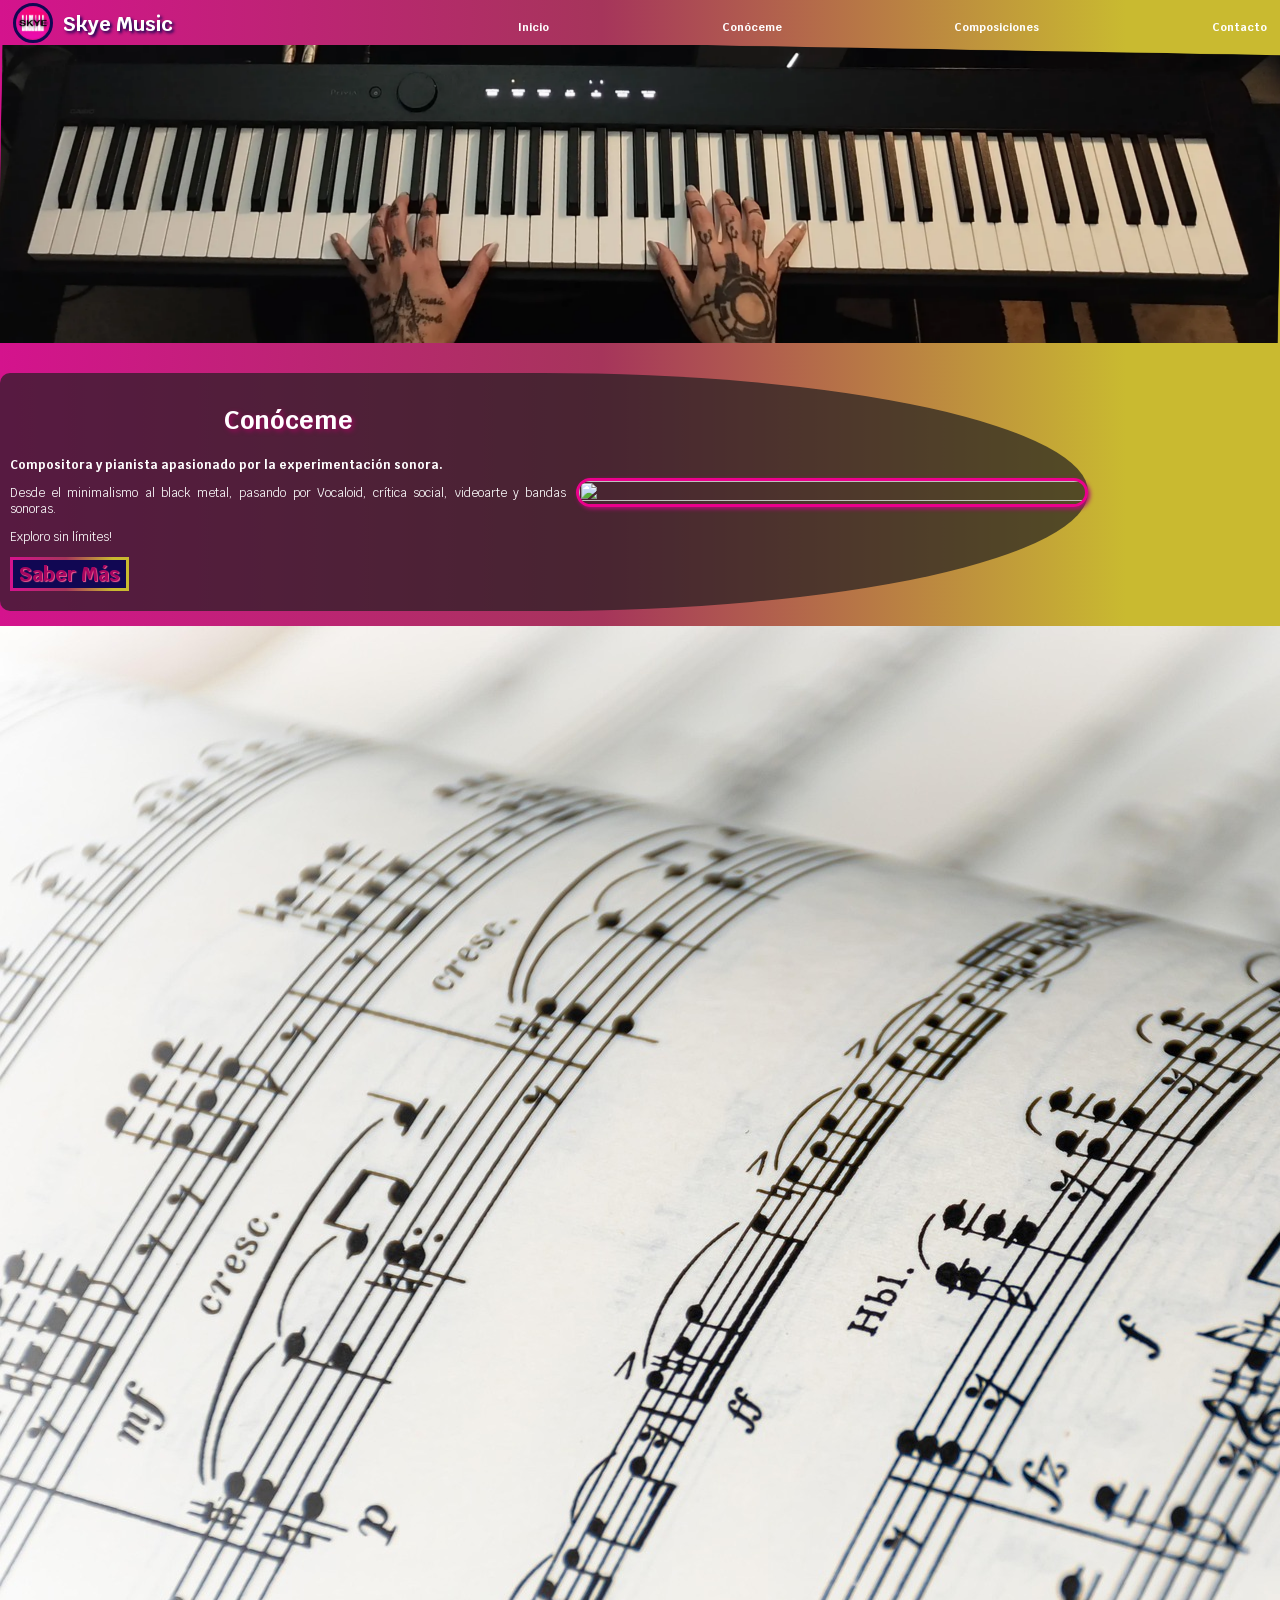
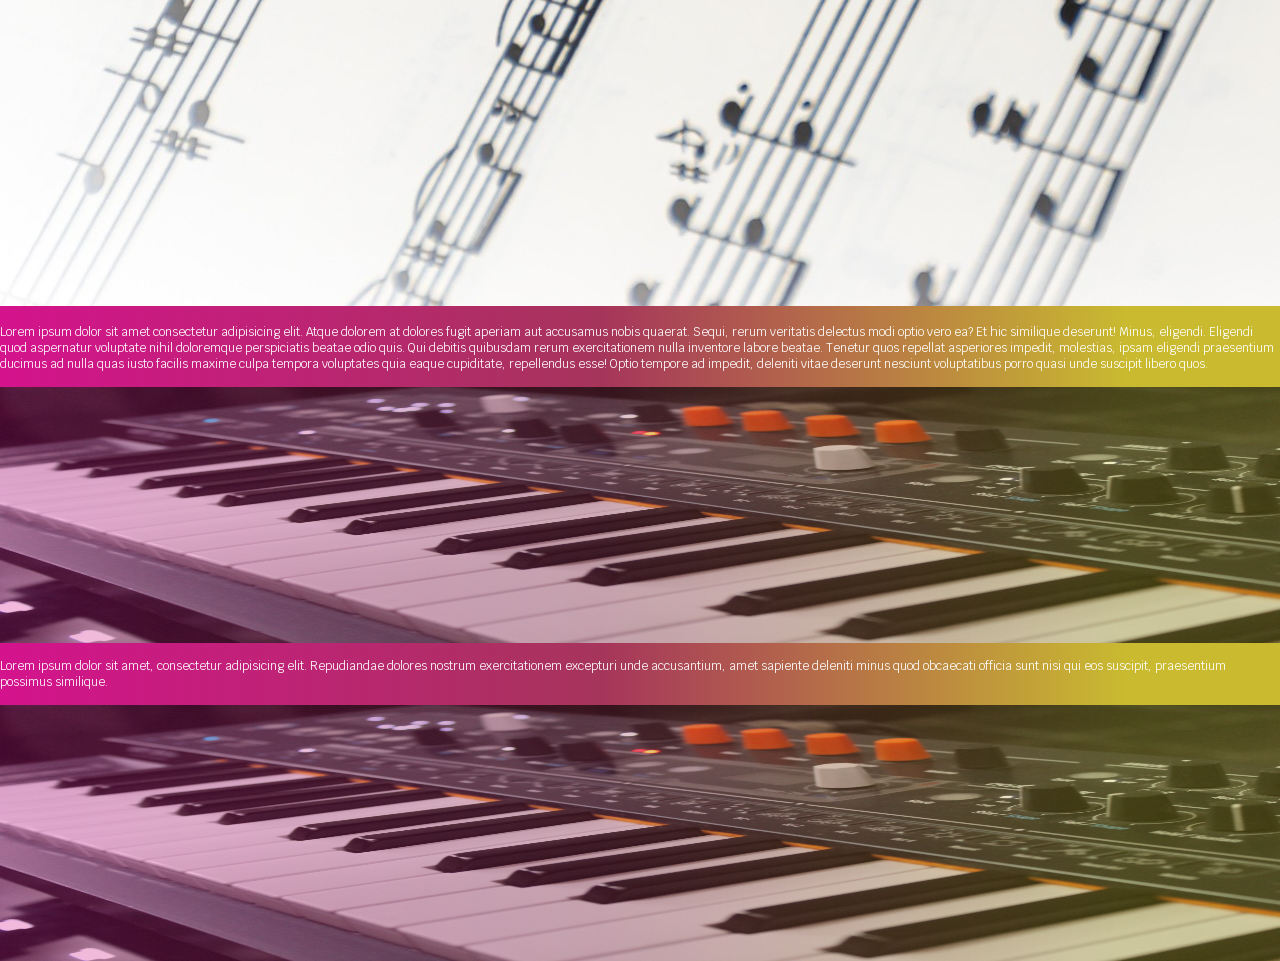
==== commit 7dded4e7: "Version_9" ====
--- a/index.html
+++ b/index.html
@@ -50,13 +50,16 @@
       </ul>
 
     </nav>
+    <div class="barra_secundaria">
+
+    </div>
   </header>
   <!--  -- // ----------SUBTÍTULO Y DESCRIPPCIÓN---------- // --  -->
   <main>
-    <section class="descripcion">
+   <!--  <section class="descripcion">
       <h2>Compositora</h2>
       <h3>Bandas sonoras de videojuegos, artcore y mucho más</h3>
-      <section />
+      <section /> -->
 
       <!--  -- // ----------SECCIÓN 1 (CONÓCEME)---------- // --  -->
 
@@ -64,28 +67,29 @@
         <div class="conoceme">
 
 
-          <div class="izquierda">
+          <div class="texto">
             <ul>
               <li>
                 <h2>Conóceme</h2>
               </li>
               <li>
+                <p class="p_1">
+                  Compositora y pianista apasionado por la experimentación sonora.
+                </p>
                 <p>
-                  psum dolor sit amet consectetur adipisicing elit. Atque dolorem at
-                  dolores fugit aperiam aut accusamus nobis quaerat. Sequi, rerum
-                  veritatis delectus modi optio vero ea? Et hic similique deserunt!
-                  Minus, eligendi. Eligendi quod aspernatur voluptate nihil doloremque
-                  perspiciatis beatae odio quis. Qui debitis quibusdam rerum
-                  exercitationem nulla inventore labo
+                  Desde el minimalismo al black metal, pasando por Vocaloid, crítica social, videoarte y bandas sonoras.
+                </p>
+                <p class="p_3">
+                  Exploro sin límites!
                 </p>
               </li>
               <li>
-                <button class="conoceme conoceme_boton" href="./conoceme.html">Saber Más</button>
+                <button class="boton" href="./conoceme.html">Saber Más</button>
               </li>
           </div>
           <!--         <div class="conoceme conoceme_foto"></div>
  -->
-          <div class="derecha">
+          <div>
             <img class="foto" src="./assets/images/IMG_99232.png" />
           </div>
 
@@ -95,7 +99,7 @@
       <!-- -- // ----------SEPARADOR---------- // --  -->
 
       <section>
-        <img class="separador" src="assets/images/IMG_0030.JPG" alt="Imagen sintetizador" />
+        <img  src="assets/images/song-7058726_1920.jpg" alt="Imagen sintetizador" />
       </section>
 
       <!--  -- // ----------SECCIÓN 2 (COMPOSICIONES)---------- // --  -->
--- a/style.css
+++ b/style.css
@@ -6,6 +6,7 @@
     --Noche: #110753;
     --Amarillo: #f7c669;
     --Gris: #2f2e2f;
+    --Oscuro: #1f1e1faf;
     --Fucsia: hsl(326, 93%, 34%);
     --Blanco: #ffffff;
     --design-width: 1200;
@@ -37,7 +38,9 @@
 body {
     height: 100vw;
     margin: 0;
-    background-color: var(--Negro);
+     background: #d4138d;
+    background-image: linear-gradient(90deg, #d4138d 0%, #a6355b 47%, #c9ba30 88%);
+    /* background-color: var(--Negro); */
 }
 a {
     text-decoration: none;
@@ -47,7 +50,7 @@
     padding: 0;
 }
 
-/* <!--  -//----------PORTADA Y TÍTULO----------//-  --> */
+/* <!--  -//----------HEADER----------//-  --> */
 
 header {
     display:flex;
@@ -55,16 +58,9 @@
     background-size: 100%;
     background-repeat: no-repeat;
     background-position:bottom;
-    height: 27vw;
+    height: 28vw;
     align-self: center;
 }
-
-
-
-
-
-
-/* <!-- ----BARRA DE NAVEGACIÓN----- -->  */
 
 header nav {
     background: #d4138d;
@@ -119,92 +115,56 @@
 
 }
 
-
-/* .descripcion {
-    color: #32e0e1;
-    display: flex;
-    align-items: end;
-} */
-
-
-/* .conoceme {
-    display: grid;
-    justify-items:center;
-    align-items: center;
-    background-color: var(--Negro);
-    overflow: hidden;
-    border: solid;
-    border-color: var(--Pink);
-    border-radius: 45px;
-    border-width: 0.5rem;
-    margin: 1rem;
-    padding: 2rem;
-} */
-
-/* section {
-    display:inline-table;
-    position:relative;
-    max-width: 100vw;
-    max-height: 20vw;
-    overflow-x: hidden;
-    justify-content: center;
-    align-items: center;
-    padding-top: 10px;
-    padding-bottom: 10px;
-} */
-
-/* #conoceme {
-    background-color: #d4138d6c;
-    position: relative;
-}
-.conoceme {
-    position: absolute;
-    align-items: center;
-    display: flex;
-}
-*/
-/* main {
-    display: grid;
-    grid-rows: 100px 200px 200px 200px;
-
-    
-    
-} */
-main section .conoceme {
-    display: flex;
-    border: 2px solid var(--Amarillo);
-    margin: 0 15px 0 15px;
-    justify-content: center;
-    align-items: center;
-}
-/* section .izquierda {
-
-    text-align: center;
-    position: relative;
-    align-self:flex-start;
+header .barra_secundaria {
+    background: #d4138d;
+    background-image: linear-gradient(90deg, #d4138d 0%, #a6355b 47%, #c9ba30 88%);
+    width: 100vw;
+    align-self: self-end;
+    height: 15px;
+       
+}
+
+
+/* <!-- ----MAIN----- -->  */
+section {
+    margin: 15px 0;
+}
+
+
+main > section > .conoceme {
+    display: flex;
+    background-color: var(--Oscuro); 
+    border-radius: 20px 100% 100% 20px;
+    max-width: 85vw;
     justify-self: center;
-    padding-bottom: 1rem;
-}
- */
-section .izquierda {
+    align-items: center;
+    box-sizing: content-box;
+
+}
+
+main .conoceme .texto {
     position: relative;
     justify-content: center;
     align-items:center;
     text-align: justify;
-    padding: 40px;
-}
-/* section .conoceme .conoceme_texto p {
-    text-align: justify;
-    position: relative;
-}
-section .conoceme .conoceme_foto {
-   align-self: end; 
-}  */
-
-
-
-.foto {
-    height: 100%;
+    padding: 10px;
+}
+
+main .conoceme h2 {
+    text-shadow: 2px 2px 5px var(--Fucsia);
+    font-size: 2.5rem;
+}
+
+main .conoceme .texto .p_1 {
+    font-weight: bold;
+}
+
+main .conoceme .texto .p_3 {
+    justify-self: end;
+}
+
+ main .conoceme .foto {
+    height: 90%;
     width: 40vw;
     border: solid;
     border-radius: 20px;
@@ -213,31 +173,39 @@
 
 }
 
-section .conoceme .conoceme_boton {
-    color: var(--Noche);
+main .conoceme .boton {
+    color: var(--Fucsia);
     font-family: Krub, "Trebuchet MS";
     font-size: 2rem;
-    font-weight: 800; 
-    background-color: var(--Fucsia);
-    border: solid;
-    border-radius: 50px;
-    border-width: 1px;
-    border-color: var(--Rosa);
-}
-section .conoceme .conoceme_boton:hover {
+    font-weight: 800;
+    text-shadow: 1px 1px 1px var(--Rosa); 
+    background-color: var(--Noche);
+    border: solid;
+    border-width: 3px;
+    border-image: linear-gradient(90deg, #d4138d 0%, #a6355b 47%, #c9ba30 88%)1;
+}
+section .conoceme .boton:hover {
     transform: scale(1.10);
     color: #f20779;
+    text-shadow: 1px 1px 1px var(--Fucsia);
     background-color: var(--Noche);
+    cursor: pointer;
 }
 
 /* SECCIÓN DE SEPARACIÓN */
-/* .separador {
+
+section .separador {
+    display: flex;
     justify-content: center;
     align-items: center;
     width: 100%;
-    overflow: hidden;
+    max-height: 20vw;
+    overflow:hidden;
+    opacity: 70%;
     
-} */
+}
+
+
 
 /* PÁGINA DE MIS TEMAS */
 
--- a/style.css
+++ b/style.css
@@ -6,6 +6,7 @@
     --Noche: #110753;
     --Amarillo: #f7c669;
     --Gris: #2f2e2f;
+    --Oscuro: #1f1e1faf;
     --Fucsia: hsl(326, 93%, 34%);
     --Blanco: #ffffff;
     --design-width: 1200;
@@ -37,7 +38,9 @@
 body {
     height: 100vw;
     margin: 0;
-    background-color: var(--Negro);
+     background: #d4138d;
+    background-image: linear-gradient(90deg, #d4138d 0%, #a6355b 47%, #c9ba30 88%);
+    /* background-color: var(--Negro); */
 }
 a {
     text-decoration: none;
@@ -47,7 +50,7 @@
     padding: 0;
 }
 
-/* <!--  -//----------PORTADA Y TÍTULO----------//-  --> */
+/* <!--  -//----------HEADER----------//-  --> */
 
 header {
     display:flex;
@@ -55,16 +58,9 @@
     background-size: 100%;
     background-repeat: no-repeat;
     background-position:bottom;
-    height: 27vw;
+    height: 28vw;
     align-self: center;
 }
-
-
-
-
-
-
-/* <!-- ----BARRA DE NAVEGACIÓN----- -->  */
 
 header nav {
     background: #d4138d;
@@ -119,92 +115,56 @@
 
 }
 
-
-/* .descripcion {
-    color: #32e0e1;
-    display: flex;
-    align-items: end;
-} */
-
-
-/* .conoceme {
-    display: grid;
-    justify-items:center;
-    align-items: center;
-    background-color: var(--Negro);
-    overflow: hidden;
-    border: solid;
-    border-color: var(--Pink);
-    border-radius: 45px;
-    border-width: 0.5rem;
-    margin: 1rem;
-    padding: 2rem;
-} */
-
-/* section {
-    display:inline-table;
-    position:relative;
-    max-width: 100vw;
-    max-height: 20vw;
-    overflow-x: hidden;
-    justify-content: center;
-    align-items: center;
-    padding-top: 10px;
-    padding-bottom: 10px;
-} */
-
-/* #conoceme {
-    background-color: #d4138d6c;
-    position: relative;
-}
-.conoceme {
-    position: absolute;
-    align-items: center;
-    display: flex;
-}
-*/
-/* main {
-    display: grid;
-    grid-rows: 100px 200px 200px 200px;
-
-    
-    
-} */
-main section .conoceme {
-    display: flex;
-    border: 2px solid var(--Amarillo);
-    margin: 0 15px 0 15px;
-    justify-content: center;
-    align-items: center;
-}
-/* section .izquierda {
-
-    text-align: center;
-    position: relative;
-    align-self:flex-start;
+header .barra_secundaria {
+    background: #d4138d;
+    background-image: linear-gradient(90deg, #d4138d 0%, #a6355b 47%, #c9ba30 88%);
+    width: 100vw;
+    align-self: self-end;
+    height: 15px;
+       
+}
+
+
+/* <!-- ----MAIN----- -->  */
+section {
+    margin: 15px 0;
+}
+
+
+main > section > .conoceme {
+    display: flex;
+    background-color: var(--Oscuro); 
+    border-radius: 20px 100% 100% 20px;
+    max-width: 85vw;
     justify-self: center;
-    padding-bottom: 1rem;
-}
- */
-section .izquierda {
+    align-items: center;
+    box-sizing: content-box;
+
+}
+
+main .conoceme .texto {
     position: relative;
     justify-content: center;
     align-items:center;
     text-align: justify;
-    padding: 40px;
-}
-/* section .conoceme .conoceme_texto p {
-    text-align: justify;
-    position: relative;
-}
-section .conoceme .conoceme_foto {
-   align-self: end; 
-}  */
-
-
-
-.foto {
-    height: 100%;
+    padding: 10px;
+}
+
+main .conoceme h2 {
+    text-shadow: 2px 2px 5px var(--Fucsia);
+    font-size: 2.5rem;
+}
+
+main .conoceme .texto .p_1 {
+    font-weight: bold;
+}
+
+main .conoceme .texto .p_3 {
+    justify-self: end;
+}
+
+ main .conoceme .foto {
+    height: 90%;
     width: 40vw;
     border: solid;
     border-radius: 20px;
@@ -213,31 +173,39 @@
 
 }
 
-section .conoceme .conoceme_boton {
-    color: var(--Noche);
+main .conoceme .boton {
+    color: var(--Fucsia);
     font-family: Krub, "Trebuchet MS";
     font-size: 2rem;
-    font-weight: 800; 
-    background-color: var(--Fucsia);
-    border: solid;
-    border-radius: 50px;
-    border-width: 1px;
-    border-color: var(--Rosa);
-}
-section .conoceme .conoceme_boton:hover {
+    font-weight: 800;
+    text-shadow: 1px 1px 1px var(--Rosa); 
+    background-color: var(--Noche);
+    border: solid;
+    border-width: 3px;
+    border-image: linear-gradient(90deg, #d4138d 0%, #a6355b 47%, #c9ba30 88%)1;
+}
+section .conoceme .boton:hover {
     transform: scale(1.10);
     color: #f20779;
+    text-shadow: 1px 1px 1px var(--Fucsia);
     background-color: var(--Noche);
+    cursor: pointer;
 }
 
 /* SECCIÓN DE SEPARACIÓN */
-/* .separador {
+
+section .separador {
+    display: flex;
     justify-content: center;
     align-items: center;
     width: 100%;
-    overflow: hidden;
+    max-height: 20vw;
+    overflow:hidden;
+    opacity: 70%;
     
-} */
+}
+
+
 
 /* PÁGINA DE MIS TEMAS */
 
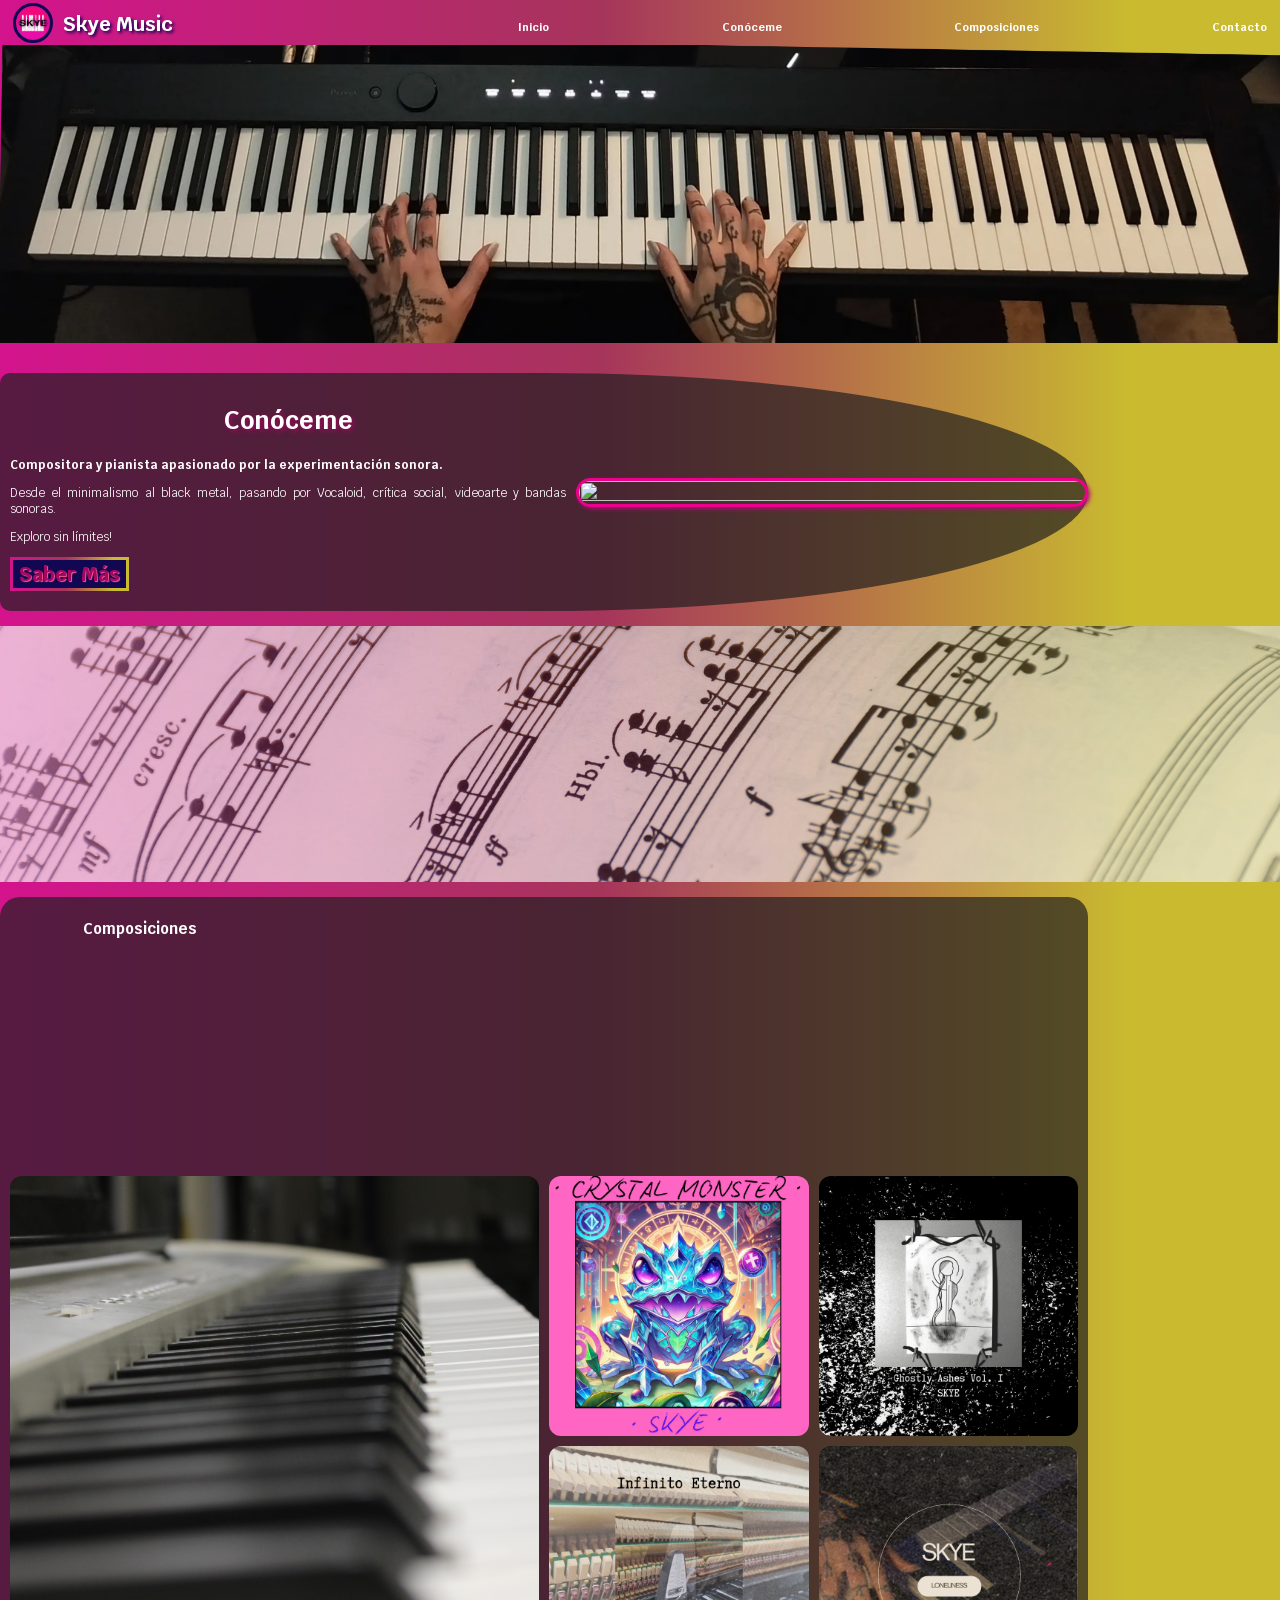
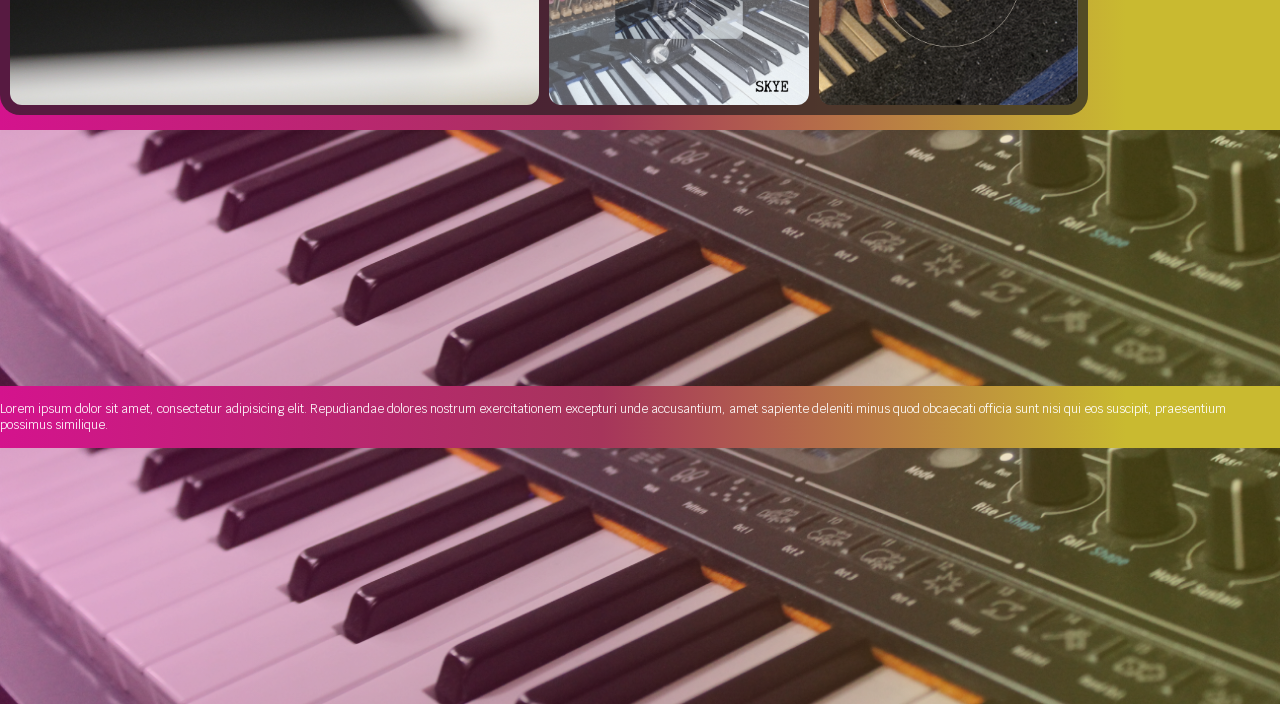
==== commit da598102: "Version_10" ====
--- a/index.html
+++ b/index.html
@@ -56,90 +56,86 @@
   </header>
   <!--  -- // ----------SUBTÍTULO Y DESCRIPPCIÓN---------- // --  -->
   <main>
-   <!--  <section class="descripcion">
+    <!--  <section class="descripcion">
       <h2>Compositora</h2>
       <h3>Bandas sonoras de videojuegos, artcore y mucho más</h3>
       <section /> -->
 
-      <!--  -- // ----------SECCIÓN 1 (CONÓCEME)---------- // --  -->
+    <!--  -- // ----------SECCIÓN 1 (CONÓCEME)---------- // --  -->
 
-      <section id="conoceme">
-        <div class="conoceme">
+    <section id="conoceme">
+      <div class="conoceme">
 
 
-          <div class="texto">
-            <ul>
-              <li>
-                <h2>Conóceme</h2>
-              </li>
-              <li>
-                <p class="p_1">
-                  Compositora y pianista apasionado por la experimentación sonora.
-                </p>
-                <p>
-                  Desde el minimalismo al black metal, pasando por Vocaloid, crítica social, videoarte y bandas sonoras.
-                </p>
-                <p class="p_3">
-                  Exploro sin límites!
-                </p>
-              </li>
-              <li>
-                <button class="boton" href="./conoceme.html">Saber Más</button>
-              </li>
-          </div>
-          <!--         <div class="conoceme conoceme_foto"></div>
+        <div class="texto">
+          <ul>
+            <li>
+              <h2>Conóceme</h2>
+            </li>
+            <li>
+              <p class="p_1">
+                Compositora y pianista apasionado por la experimentación sonora.
+              </p>
+              <p>
+                Desde el minimalismo al black metal, pasando por Vocaloid, crítica social, videoarte y bandas sonoras.
+              </p>
+              <p class="p_3">
+                Exploro sin límites!
+              </p>
+            </li>
+            <li>
+              <button class="boton" href="./conoceme.html">Saber Más</button>
+            </li>
+        </div>
+        <!--         <div class="conoceme conoceme_foto"></div>
  -->
-          <div>
-            <img class="foto" src="./assets/images/IMG_99232.png" />
-          </div>
+        <div>
+          <img class="foto" src="./assets/images/IMG_99232.png" />
+        </div>
 
+      </div>
+    </section>
+
+    <!-- -- // ----------SEPARADOR---------- // --  -->
+
+    <section>
+      <img src="assets/images/song-7058726_1920.jpg" alt="Imagen sintetizador" />
+    </section>
+
+    <!--  -- // ----------SECCIÓN 2 (COMPOSICIONES)---------- // --  -->
+
+    <section id="mis_temas">
+      <div class="wrap">
+        <div>
+          <h2>Composiciones</h2>
+          <img src="./assets/images/IMG_9902.JPG" alt="Imágen detalle de un teclado">
+          <img href="./mis_temas.html" src="./covers/1.png" alt="Portada canción Crystal">
+          <img href="./mis_temas.html" src="./covers/PORTADA GHOSTLY ASHES.png" alt="Portada canción Ghostly Ashes">
+          <img href="./mis_temas.html" src="./covers/PORTADA INFINITO ETERNO.png" alt="Portada canción Infinito Eterno">
+          <img href="./mis_temas.html" src="./covers/PORTADA LONELINESS.png" alt="Portada canción Loneliness">
         </div>
-      </section>
+      </div>
+    </section>
 
-      <!-- -- // ----------SEPARADOR---------- // --  -->
+    <!-- -- // ----------SEPARADOR---------- // --  -->
 
-      <section>
-        <img  src="assets/images/song-7058726_1920.jpg" alt="Imagen sintetizador" />
-      </section>
+    <section>
+      <img class="separador" src="assets/images/IMG_0030.JPG" alt="Imagen sintetizador" />
+    </section>
 
-      <!--  -- // ----------SECCIÓN 2 (COMPOSICIONES)---------- // --  -->
+    <!--  -- // ----------SECCIÓN 3 (CONTACTO)---------- // --  -->
 
-      <section id="mis_temas">
-        <div>
-          <p>
-            Lorem ipsum dolor sit amet consectetur adipisicing elit. Atque dolorem
-            at dolores fugit aperiam aut accusamus nobis quaerat. Sequi, rerum
-            veritatis delectus modi optio vero ea? Et hic similique deserunt!
-            Minus, eligendi. Eligendi quod aspernatur voluptate nihil doloremque
-            perspiciatis beatae odio quis. Qui debitis quibusdam rerum
-            exercitationem nulla inventore labore beatae. Tenetur quos repellat
-            asperiores impedit, molestias, ipsam eligendi praesentium ducimus ad
-            nulla quas iusto facilis maxime culpa tempora voluptates quia eaque
-            cupiditate, repellendus esse! Optio tempore ad impedit, deleniti vitae
-            deserunt nesciunt voluptatibus porro quasi unde suscipit libero quos.
-          </p>
-        </div>
-      </section>
-
-      <!-- -- // ----------SEPARADOR---------- // --  -->
-
-      <section>
-        <img class="separador" src="assets/images/IMG_0030.JPG" alt="Imagen sintetizador" />
-      </section>
-
-      <!--  -- // ----------SECCIÓN 3 (CONTACTO)---------- // --  -->
-
-      <section id="contacto">
-        <p>
-          Lorem ipsum dolor sit amet, consectetur adipisicing elit. Repudiandae
-          dolores nostrum exercitationem excepturi unde accusantium, amet sapiente
-          deleniti minus quod obcaecati officia sunt nisi qui eos suscipit,
-          praesentium possimus similique.
-        </p>
-      </section>
-      <section>
-        <img class="separador" src="assets/images/IMG_0030.JPG" alt="Imagen sintetizador" />
-      </section>
+    <section id="contacto">
+      <p>
+        Lorem ipsum dolor sit amet, consectetur adipisicing elit. Repudiandae
+        dolores nostrum exercitationem excepturi unde accusantium, amet sapiente
+        deleniti minus quod obcaecati officia sunt nisi qui eos suscipit,
+        praesentium possimus similique.
+      </p>
+    </section>
+    <section>
+      <img class="separador" src="assets/images/IMG_0030.JPG" alt="Imagen sintetizador" />
+    </section>
   </main>
 
 
--- a/style.css
+++ b/style.css
@@ -1,208 +1,300 @@
 :root {
-    --Celeste: #32e0e1;
-    --Negro: hsl(0, 2%, 10%);
-    --Azulado: #3fa4c2;
-    --Rosa: #f55c8f;
-    --Noche: #110753;
-    --Amarillo: #f7c669;
-    --Gris: #2f2e2f;
-    --Oscuro: #1f1e1faf;
-    --Fucsia: hsl(326, 93%, 34%);
-    --Blanco: #ffffff;
-    --design-width: 1200;
+  --Celeste: #32e0e1;
+  --Negro: hsl(0, 2%, 10%);
+  --Azulado: #3fa4c2;
+  --Rosa: #f55c8f;
+  --Noche: #110753;
+  --Amarillo: #f7c669;
+  --Gris: #2f2e2f;
+  --Oscuro: #1f1e1faf;
+  --Fucsia: hsl(326, 93%, 34%);
+  --Blanco: #ffffff;
+  --design-width: 1200;
 }
 
 * {
-    color: var(--Blanco);
-    font-family: "Krub", sans-serif;
-    box-sizing: border-box;
-    font-size: 10px;
-}
-
+  color: var(--Blanco);
+  font-family: "Krub", sans-serif;
+  box-sizing: border-box;
+  font-size: 10px;
+}
 
 h2 {
-    font-size: 1.5rem;
-    text-align: center;
-    justify-content: center;
+  font-size: 1.5rem;
+  text-align: center;
+  justify-content: center;
 }
 
 h3 {
-    font-size: 1.4rem;
+  font-size: 1.4rem;
 }
 p {
-    font-size: 1.2rem;
-    /* padding-left: 10px;
+  font-size: 1.2rem;
+  /* padding-left: 10px;
     padding-right: 10px; */
 }
 
 body {
-    height: 100vw;
-    margin: 0;
-     background: #d4138d;
-    background-image: linear-gradient(90deg, #d4138d 0%, #a6355b 47%, #c9ba30 88%);
-    /* background-color: var(--Negro); */
+  height: 100vw;
+  margin: 0;
+  background: #d4138d;
+  background-image: linear-gradient(
+    90deg,
+    #d4138d 0%,
+    #a6355b 47%,
+    #c9ba30 88%
+  );
+  /* background-color: var(--Negro); */
 }
 a {
-    text-decoration: none;
+  text-decoration: none;
 }
 ul {
-    list-style-type: none;
-    padding: 0;
+  list-style-type: none;
+  padding: 0;
 }
 
 /* <!--  -//----------HEADER----------//-  --> */
 
 header {
-    display:flex;
-    background: url(./assets/images/Portada\ piano.png);
-    background-size: 100%;
-    background-repeat: no-repeat;
-    background-position:bottom;
-    height: 28vw;
-    align-self: center;
+  display: flex;
+  background: url(./assets/images/Portada\ piano.png);
+  background-size: 100%;
+  background-repeat: no-repeat;
+  background-position: bottom;
+  height: 28vw;
+  align-self: center;
 }
 
 header nav {
-    background: #d4138d;
-    background-image: linear-gradient(90deg, #d4138d 0%, #a6355b 47%, #c9ba30 88%);
-    width: 100%;
-    height: 45px;
-    position: fixed;
-    z-index: 1;
-        
+  background: #d4138d;
+  background-image: linear-gradient(
+    90deg,
+    #d4138d 0%,
+    #a6355b 47%,
+    #c9ba30 88%
+  );
+  width: 100%;
+  height: 45px;
+  position: fixed;
+  z-index: 1;
 }
 
 header > nav > ul {
-    list-style-type: none;
-    display: flex;
-    justify-content: space-between;
-    flex-direction: row;
-    align-items: center; 
-    margin: 0 1% 0 1%;
-    padding: 0;
-    box-sizing: border-box;
+  list-style-type: none;
+  display: flex;
+  justify-content: space-between;
+  flex-direction: row;
+  align-items: center;
+  margin: 0 1% 0 1%;
+  padding: 0;
+  box-sizing: border-box;
 }
 
 header > nav > ul img {
-    max-width: 40px;
-    border-radius: 45px;
-    border-color: var(--Noche);
-    border-style: solid;
-    margin-top: 2.5px;
+  max-width: 40px;
+  border-radius: 45px;
+  border-color: var(--Noche);
+  border-style: solid;
+  margin-top: 2.5px;
 }
 
 header h1 {
-    font-size: 2rem;
-    text-shadow: 2px 2px 3px var(--Noche);
-    margin-left: 50px;
-    margin-top: -35px;
+  font-size: 2rem;
+  text-shadow: 2px 2px 3px var(--Noche);
+  margin-left: 50px;
+  margin-top: -35px;
 }
 
 header > nav > ul > li > a {
-    font-size: 1.1rem;
-    font-weight: bold;
+  font-size: 1.1rem;
+  font-weight: bold;
 }
 
 header > nav > ul > li > .hover:hover {
-    background: #d4138d;
-    background-image: linear-gradient(90deg, #c9ba30 0%,  #a6355b 47%,#d4138d 88%);
-    border: solid;
-    border-radius: 5px;
-    border-width: 1px;
-    border-color: var(--Noche);
-    box-shadow: 1px 1px 1px var(--Gris);
-    padding: 5px;
-
+  background: #d4138d;
+  background-image: linear-gradient(
+    90deg,
+    #c9ba30 0%,
+    #a6355b 47%,
+    #d4138d 88%
+  );
+  border: solid;
+  border-radius: 5px;
+  border-width: 1px;
+  border-color: var(--Noche);
+  box-shadow: 1px 1px 1px var(--Gris);
+  padding: 5px;
 }
 
 header .barra_secundaria {
-    background: #d4138d;
-    background-image: linear-gradient(90deg, #d4138d 0%, #a6355b 47%, #c9ba30 88%);
-    width: 100vw;
-    align-self: self-end;
-    height: 15px;
-       
-}
-
+  background: #d4138d;
+  background-image: linear-gradient(
+    90deg,
+    #d4138d 0%,
+    #a6355b 47%,
+    #c9ba30 88%
+  );
+  width: 100vw;
+  align-self: self-end;
+  height: 15px;
+}
 
 /* <!-- ----MAIN----- -->  */
-section {
-    margin: 15px 0;
-}
-
+
+main section {
+  margin: 15px 0;
+}
 
 main > section > .conoceme {
-    display: flex;
-    background-color: var(--Oscuro); 
-    border-radius: 20px 100% 100% 20px;
-    max-width: 85vw;
-    justify-self: center;
-    align-items: center;
-    box-sizing: content-box;
-
+  display: flex;
+  background-color: var(--Oscuro);
+  border-radius: 20px 100% 100% 20px;
+  max-width: 85vw;
+  justify-self: center;
+  align-items: center;
+  box-sizing: content-box;
 }
 
 main .conoceme .texto {
-    position: relative;
-    justify-content: center;
-    align-items:center;
-    text-align: justify;
-    padding: 10px;
+  position: relative;
+  justify-content: center;
+  align-items: center;
+  text-align: justify;
+  padding: 10px;
 }
 
 main .conoceme h2 {
-    text-shadow: 2px 2px 5px var(--Fucsia);
-    font-size: 2.5rem;
+  text-shadow: 2px 2px 5px var(--Fucsia);
+  font-size: 2.5rem;
 }
 
 main .conoceme .texto .p_1 {
-    font-weight: bold;
+  font-weight: bold;
 }
 
 main .conoceme .texto .p_3 {
-    justify-self: end;
-}
-
- main .conoceme .foto {
-    height: 90%;
-    width: 40vw;
-    border: solid;
-    border-radius: 20px;
-    border-color: #ec008c;
-    box-shadow: 2px 2px 4px #ad0f73;
-
+  justify-self: end;
+}
+
+main .conoceme .foto {
+  height: 90%;
+  width: 40vw;
+  border: solid;
+  border-radius: 20px;
+  border-color: #ec008c;
+  box-shadow: 2px 2px 4px #ad0f73;
 }
 
 main .conoceme .boton {
-    color: var(--Fucsia);
-    font-family: Krub, "Trebuchet MS";
-    font-size: 2rem;
-    font-weight: 800;
-    text-shadow: 1px 1px 1px var(--Rosa); 
-    background-color: var(--Noche);
-    border: solid;
-    border-width: 3px;
-    border-image: linear-gradient(90deg, #d4138d 0%, #a6355b 47%, #c9ba30 88%)1;
+  color: var(--Fucsia);
+  font-family: Krub, "Trebuchet MS";
+  font-size: 2rem;
+  font-weight: 800;
+  text-shadow: 1px 1px 1px var(--Rosa);
+  background-color: var(--Noche);
+  border: solid;
+  border-width: 3px;
+  border-image: linear-gradient(90deg, #d4138d 0%, #a6355b 47%, #c9ba30 88%) 1;
 }
 section .conoceme .boton:hover {
-    transform: scale(1.10);
-    color: #f20779;
-    text-shadow: 1px 1px 1px var(--Fucsia);
-    background-color: var(--Noche);
-    cursor: pointer;
-}
-
-/* SECCIÓN DE SEPARACIÓN */
-
-section .separador {
-    display: flex;
-    justify-content: center;
-    align-items: center;
-    width: 100%;
-    max-height: 20vw;
-    overflow:hidden;
-    opacity: 70%;
-    
+  transform: scale(1.1);
+  color: #f20779;
+  text-shadow: 1px 1px 1px var(--Fucsia);
+  background-color: var(--Noche);
+  cursor: pointer;
+}
+
+/* <!-- ----SECCIÓN DE SEPARACIÓN----- -->  */
+
+section > img {
+  display: flex;
+  justify-content: center;
+  align-items: center;
+  width: 100%;
+  max-height: 20vw;
+  overflow: hidden;
+  opacity: 70%;
+  object-fit: cover;
+}
+
+/* <!-- ----SECCIÓN COMPOSICIONES----- -->  */
+
+section > .wrap {
+  display: flex;
+  background-color: var(--Oscuro);
+  border-radius: 20px 20px 20px 20px;
+  max-width: 85vw;
+  justify-self: center;
+  align-items: center;
+  box-sizing: content-box;
+}
+
+section > .wrap > div {
+  display: grid;
+  grid-template-columns: 1fr 1fr 1fr 1fr;
+  grid-template-rows: 1fr 1fr 1fr;
+  gap: 10px;
+  margin: 10px;
+}
+section > .wrap img {
+  width: 100%;
+  height: 100%;
+  object-fit: cover;
+  border-radius: 12px;
+  
+}
+
+section > .wrap p:nth-child(1) {
+  grid-column: 1/5;
+  justify-content: center;
+
+}
+
+section > .wrap img:nth-child(2) {
+  grid-column: 1/3;
+  grid-row: 2/4;
+  
+    content: "texto";
+  color: var(--Blanco);
+  cursor: pointer;
+}
+
+section > .wrap img:nth-child(3) {
+  grid-column: 3/4;
+  grid-row: 2/3;
+  
+    content: "texto";
+  color: var(--Blanco);
+  cursor: pointer;
+}
+
+section > .wrap img:nth-child(4) {
+  grid-column: 4/5;
+  grid-row: 2/3;
+  
+  
+    content: "texto";
+  color: var(--Blanco);
+  cursor: pointer;
+}
+
+section > .wrap img:nth-child(5) {
+  grid-column: 3/4;
+  grid-row: 3/4;
+  
+    content: "texto";
+  color: var(--Blanco);
+  cursor: pointer;
+}
+
+section > .wrap img:nth-child(6) {
+  grid-column: 4/5;
+  grid-row: 3/4;
+  
+    content: "texto";
+  color: var(--Blanco);
+  cursor: pointer;
 }
 
 
@@ -210,42 +302,42 @@
 /* PÁGINA DE MIS TEMAS */
 
 .h2_MT {
-    text-align: center;
-
+  text-align: center;
 }
 
 /* ESTILOS SINTETIZADOR */
 
-
-
 #main-synth-wrapper {
-    background: #1a1a1a;
-    background: #393d3d;
-    background: linear-gradient(90deg,rgba(57, 61, 61, 1) 0%, rgba(0, 0, 0, 1) 50%, rgba(74, 74, 72, 1) 100%);
-    justify-self: center;
-    flex-direction: column;
-    display: flex;
-    align-items: center;
-    max-width: 80vw;
-    min-height:max-content;
-    border: solid;
-    border-color: var(--Gris);
-    border-radius: 5px;
-    border-width: 2px;
-    padding-top: 10px;
-    padding-bottom: 0;
-    box-shadow: 5px 5px 7px #393d3d;   
-
+  background: #1a1a1a;
+  background: #393d3d;
+  background: linear-gradient(
+    90deg,
+    rgba(57, 61, 61, 1) 0%,
+    rgba(0, 0, 0, 1) 50%,
+    rgba(74, 74, 72, 1) 100%
+  );
+  justify-self: center;
+  flex-direction: column;
+  display: flex;
+  align-items: center;
+  max-width: 80vw;
+  min-height: max-content;
+  border: solid;
+  border-color: var(--Gris);
+  border-radius: 5px;
+  border-width: 2px;
+  padding-top: 10px;
+  padding-bottom: 0;
+  box-shadow: 5px 5px 7px #393d3d;
 }
 
 #contenedor_sintetizador {
-
-    display: flex;
-    flex-direction: column;
-    columns: 2;
-    align-items: center;
-    
-    /* box-sizing: border-box; */
+  display: flex;
+  flex-direction: column;
+  columns: 2;
+  align-items: center;
+
+  /* box-sizing: border-box; */
 }
 
 /* #title {
@@ -266,175 +358,173 @@
 } */
 
 #padContainer {
-    display: flex;
-
-    gap: 0.5%;    
-    margin-bottom:5%;
-    justify-content: center;
-    align-items: center;
+  display: flex;
+
+  gap: 0.5%;
+  margin-bottom: 5%;
+  justify-content: center;
+  align-items: center;
 }
 
 #ruedas {
-    display: flex;    
-    flex-direction: row;
-    justify-content: space-around;
-    align-items: center;
-    margin-bottom: 5%;
+  display: flex;
+  flex-direction: row;
+  justify-content: space-around;
+  align-items: center;
+  margin-bottom: 5%;
 }
 
 .rueda_iz {
-    width: 4vw;
-    height: 4vw;
-    border-color: #8A018C;
-    /* margin-left: 30px;
+  width: 4vw;
+  height: 4vw;
+  border-color: #8a018c;
+  /* margin-left: 30px;
     margin-bottom: 10PX; */
-    border: solid;
-    border-width: 1.5px;
-    border-radius: 45px;
-    /* background: #bf009f;
+  border: solid;
+  border-width: 1.5px;
+  border-radius: 45px;
+  /* background: #bf009f;
 background: linear-gradient(90deg, rgba(191, 0, 159, 1) 50%, rgba(245, 176, 243, 1) 53%, rgba(250, 0, 250, 1) 100%); */
 
-
-    /* background: #fb3fe2;
+  /* background: #fb3fe2;
     background: radial-gradient(circle, rgba(251, 63, 226, 1) 19%, rgba(252, 70, 107, 1) 35%); */
-    transition: transform 2s;
-
-    background: #f373f5;
-background: linear-gradient(0deg, rgba(243, 115, 245, 1) 0%, rgba(176, 7, 176, 1) 34%);
-    
+  transition: transform 2s;
+
+  background: #f373f5;
+  background: linear-gradient(
+    0deg,
+    rgba(243, 115, 245, 1) 0%,
+    rgba(176, 7, 176, 1) 34%
+  );
 }
 
 .rueda_iz:hover {
-    transform: rotate(360deg);
-}
-
+  transform: rotate(360deg);
+}
 
 .pad {
-    width: 16%;
-    height: 18%;
-    margin-left: 1%;
-    margin-right: 1%;
-    cursor: pointer;
-    border: solid;
-    border-color:#f20779;
-    border-radius: 10px;
-    background: black;
-    transition: transform 0.2s, background-color 0.3s;
-    position: relative;
-    overflow: hidden;
-    display: flex;
-    flex-direction: column;
-    justify-content: center;
-    align-items: center;
-    text-align: center;
-    padding:1%;
-    
-    
+  width: 16%;
+  height: 18%;
+  margin-left: 1%;
+  margin-right: 1%;
+  cursor: pointer;
+  border: solid;
+  border-color: #f20779;
+  border-radius: 10px;
+  background: black;
+  transition: transform 0.2s, background-color 0.3s;
+  position: relative;
+  overflow: hidden;
+  display: flex;
+  flex-direction: column;
+  justify-content: center;
+  align-items: center;
+  text-align: center;
+  padding: 1%;
 }
 
 .pad:hover {
-    transform: scale(1.05);
+  transform: scale(1.05);
 }
 
 .pad.active {
-    background-color: #ec008ecc;
+  background-color: #ec008ecc;
 }
 
 .pad img {
-    width: 10vw;
-    height: 10vw;
-    /* object-fit: cover; */
-    opacity: 0.8;
-    border-radius: 5px;
+  width: 10vw;
+  height: 10vw;
+  /* object-fit: cover; */
+  opacity: 0.8;
+  border-radius: 5px;
 }
 
 .pad span {
-    font-size:1rem;
-    padding-top:5px ;
-    color: var(--Celeste);
-    font-weight: bolder;
-    text-shadow: 3px 3px 5px black;
-    white-space: nowrap;
-    overflow: hidden;
-    text-overflow:ellipsis;
-    max-width: 100%;
-    background: none;
-
-
+  font-size: 1rem;
+  padding-top: 5px;
+  color: var(--Celeste);
+  font-weight: bolder;
+  text-shadow: 3px 3px 5px black;
+  white-space: nowrap;
+  overflow: hidden;
+  text-overflow: ellipsis;
+  max-width: 100%;
+  background: none;
 }
 
 #keyboard {
-    position: relative;
-    width: 65vw;
-    height: 25vw;
-    /* width: calc(1000 / var(--design-width) * 100vw); */
-    min-width: 550px;
-    /* height: calc(300 / var(--design-width) * 100vw); */
-    min-height: 50px;
-    /* margin: calc(50 / var(--design-width) * 100vw) auto; */
-    display: flex;
-    justify-content: center;
-    /* align-items: flex-start; */
-    /* box-sizing: border-box; */
+  position: relative;
+  width: 65vw;
+  height: 25vw;
+  /* width: calc(1000 / var(--design-width) * 100vw); */
+  min-width: 550px;
+  /* height: calc(300 / var(--design-width) * 100vw); */
+  min-height: 50px;
+  /* margin: calc(50 / var(--design-width) * 100vw) auto; */
+  display: flex;
+  justify-content: center;
+  /* align-items: flex-start; */
+  /* box-sizing: border-box; */
 }
 
 .white-keys-container {
-    display: flex;
-    height: 100%;
+  display: flex;
+  height: 100%;
 }
 
 .black-keys-container {
-    position: absolute;
-    display: flex;
-    gap: 3.5vw;
-    /* top: 0;
+  position: absolute;
+  display: flex;
+  gap: 3.5vw;
+  /* top: 0;
     left: 0;
     right: 0; */
-    height: 65%;
-    display: flex;
-    /* margin-left: calc((100 / var(--design-width) * 100vw) * 0.7); */
+  height: 65%;
+  display: flex;
+  /* margin-left: calc((100 / var(--design-width) * 100vw) * 0.7); */
 }
 
 .key {
-    transition: 0.01s;
-    box-sizing: border-box;
-    border: none;
-    border-radius: 3px 3px 3px 3px ;
-    border-top: #393d3d;
+  transition: 0.01s;
+  box-sizing: border-box;
+  border: none;
+  border-radius: 3px 3px 3px 3px;
+  border-top: #393d3d;
 }
 
 .white.key {
-    display: flex;
-    width: 7.5vw;
-    height: 100%;
-    background: white;
-    border: solid;
-    border-color: #000000;
-    border-width: 1px;
-    z-index: 1;
-    position: relative;
-    
-
+  display: flex;
+  width: 7.5vw;
+  height: 100%;
+  background: white;
+  border: solid;
+  border-color: #000000;
+  border-width: 1px;
+  z-index: 1;
+  position: relative;
 }
 
 .black.key {
-    width: calc(50 / var(--design-width) * 100vw);
-    height: 100%;
-    background: #000000;
-    background: linear-gradient(0deg,rgba(0, 0, 0, 1) 0%, rgba(97, 97, 97, 1) 10%, rgba(0, 0, 0, 1) 100%);
-    position: relative;
-    z-index: 2;
-   /* 
+  width: calc(50 / var(--design-width) * 100vw);
+  height: 100%;
+  background: #000000;
+  background: linear-gradient(
+    0deg,
+    rgba(0, 0, 0, 1) 0%,
+    rgba(97, 97, 97, 1) 10%,
+    rgba(0, 0, 0, 1) 100%
+  );
+  position: relative;
+  z-index: 2;
+  /* 
     margin-left: calc((100 / var(--design-width) * 100vw) / 2 - (50 / var(--design-width) * 100vw) / 2);
     margin-right: calc((100 / var(--design-width) * 100vw) / 2 - (50 / var(--design-width) * 100vw) / 2); */
-    box-shadow: 2px 2px 5px #393d3d; 
-}
-
-
+  box-shadow: 2px 2px 5px #393d3d;
+}
 
 .none {
-    display: flex;
-    padding: 1.8vw;
+  display: flex;
+  padding: 1.8vw;
 }
 
 /* .black.key:nth-child(1) {
@@ -467,45 +557,45 @@
 
 .white.key:active,
 .black.key:active {
-    transform: translateY(calc(4 / var(--design-width) * 100vw));
-    box-shadow: inset 0 0 calc(5 / var(--design-width) * 100vw) #000;
+  transform: translateY(calc(4 / var(--design-width) * 100vw));
+  box-shadow: inset 0 0 calc(5 / var(--design-width) * 100vw) #000;
 }
 
 .white.key.active {
-    background: #d0d0d0;
+  background: #d0d0d0;
 }
 
 .black.key.active {
-    background: #333;
+  background: #333;
 }
 
 .note-label {
-    position: absolute;
+  position: absolute;
+  top: 10%;
+  left: 50%;
+  transform: translateX(-50%);
+  color: #ec008c;
+  font-size: calc(30 / var(--design-width) * 100vw);
+  z-index: 999;
+  animation: fadeOut 0.5s forwards;
+  pointer-events: none;
+}
+
+@keyframes fadeOut {
+  0% {
+    opacity: 1;
     top: 10%;
-    left: 50%;
-    transform: translateX(-50%);
-    color: #ec008c;
-    font-size: calc(30 / var(--design-width) * 100vw);
-    z-index: 999;
-    animation: fadeOut 0.5s forwards;
-    pointer-events: none;
-}
-
-@keyframes fadeOut {
-    0% {
-        opacity: 1;
-        top: 10%;
-    }
-
-    100% {
-        opacity: 0;
-        top: 0px;
-    }
+  }
+
+  100% {
+    opacity: 0;
+    top: 0px;
+  }
 }
 
 @media (max-width: 150px) {
-    #keyboard {
-        min-width: 320px;
-        height: 150px;
-    }
-}+  #keyboard {
+    min-width: 320px;
+    height: 150px;
+  }
+}
--- a/style.css
+++ b/style.css
@@ -1,208 +1,300 @@
 :root {
-    --Celeste: #32e0e1;
-    --Negro: hsl(0, 2%, 10%);
-    --Azulado: #3fa4c2;
-    --Rosa: #f55c8f;
-    --Noche: #110753;
-    --Amarillo: #f7c669;
-    --Gris: #2f2e2f;
-    --Oscuro: #1f1e1faf;
-    --Fucsia: hsl(326, 93%, 34%);
-    --Blanco: #ffffff;
-    --design-width: 1200;
+  --Celeste: #32e0e1;
+  --Negro: hsl(0, 2%, 10%);
+  --Azulado: #3fa4c2;
+  --Rosa: #f55c8f;
+  --Noche: #110753;
+  --Amarillo: #f7c669;
+  --Gris: #2f2e2f;
+  --Oscuro: #1f1e1faf;
+  --Fucsia: hsl(326, 93%, 34%);
+  --Blanco: #ffffff;
+  --design-width: 1200;
 }
 
 * {
-    color: var(--Blanco);
-    font-family: "Krub", sans-serif;
-    box-sizing: border-box;
-    font-size: 10px;
-}
-
+  color: var(--Blanco);
+  font-family: "Krub", sans-serif;
+  box-sizing: border-box;
+  font-size: 10px;
+}
 
 h2 {
-    font-size: 1.5rem;
-    text-align: center;
-    justify-content: center;
+  font-size: 1.5rem;
+  text-align: center;
+  justify-content: center;
 }
 
 h3 {
-    font-size: 1.4rem;
+  font-size: 1.4rem;
 }
 p {
-    font-size: 1.2rem;
-    /* padding-left: 10px;
+  font-size: 1.2rem;
+  /* padding-left: 10px;
     padding-right: 10px; */
 }
 
 body {
-    height: 100vw;
-    margin: 0;
-     background: #d4138d;
-    background-image: linear-gradient(90deg, #d4138d 0%, #a6355b 47%, #c9ba30 88%);
-    /* background-color: var(--Negro); */
+  height: 100vw;
+  margin: 0;
+  background: #d4138d;
+  background-image: linear-gradient(
+    90deg,
+    #d4138d 0%,
+    #a6355b 47%,
+    #c9ba30 88%
+  );
+  /* background-color: var(--Negro); */
 }
 a {
-    text-decoration: none;
+  text-decoration: none;
 }
 ul {
-    list-style-type: none;
-    padding: 0;
+  list-style-type: none;
+  padding: 0;
 }
 
 /* <!--  -//----------HEADER----------//-  --> */
 
 header {
-    display:flex;
-    background: url(./assets/images/Portada\ piano.png);
-    background-size: 100%;
-    background-repeat: no-repeat;
-    background-position:bottom;
-    height: 28vw;
-    align-self: center;
+  display: flex;
+  background: url(./assets/images/Portada\ piano.png);
+  background-size: 100%;
+  background-repeat: no-repeat;
+  background-position: bottom;
+  height: 28vw;
+  align-self: center;
 }
 
 header nav {
-    background: #d4138d;
-    background-image: linear-gradient(90deg, #d4138d 0%, #a6355b 47%, #c9ba30 88%);
-    width: 100%;
-    height: 45px;
-    position: fixed;
-    z-index: 1;
-        
+  background: #d4138d;
+  background-image: linear-gradient(
+    90deg,
+    #d4138d 0%,
+    #a6355b 47%,
+    #c9ba30 88%
+  );
+  width: 100%;
+  height: 45px;
+  position: fixed;
+  z-index: 1;
 }
 
 header > nav > ul {
-    list-style-type: none;
-    display: flex;
-    justify-content: space-between;
-    flex-direction: row;
-    align-items: center; 
-    margin: 0 1% 0 1%;
-    padding: 0;
-    box-sizing: border-box;
+  list-style-type: none;
+  display: flex;
+  justify-content: space-between;
+  flex-direction: row;
+  align-items: center;
+  margin: 0 1% 0 1%;
+  padding: 0;
+  box-sizing: border-box;
 }
 
 header > nav > ul img {
-    max-width: 40px;
-    border-radius: 45px;
-    border-color: var(--Noche);
-    border-style: solid;
-    margin-top: 2.5px;
+  max-width: 40px;
+  border-radius: 45px;
+  border-color: var(--Noche);
+  border-style: solid;
+  margin-top: 2.5px;
 }
 
 header h1 {
-    font-size: 2rem;
-    text-shadow: 2px 2px 3px var(--Noche);
-    margin-left: 50px;
-    margin-top: -35px;
+  font-size: 2rem;
+  text-shadow: 2px 2px 3px var(--Noche);
+  margin-left: 50px;
+  margin-top: -35px;
 }
 
 header > nav > ul > li > a {
-    font-size: 1.1rem;
-    font-weight: bold;
+  font-size: 1.1rem;
+  font-weight: bold;
 }
 
 header > nav > ul > li > .hover:hover {
-    background: #d4138d;
-    background-image: linear-gradient(90deg, #c9ba30 0%,  #a6355b 47%,#d4138d 88%);
-    border: solid;
-    border-radius: 5px;
-    border-width: 1px;
-    border-color: var(--Noche);
-    box-shadow: 1px 1px 1px var(--Gris);
-    padding: 5px;
-
+  background: #d4138d;
+  background-image: linear-gradient(
+    90deg,
+    #c9ba30 0%,
+    #a6355b 47%,
+    #d4138d 88%
+  );
+  border: solid;
+  border-radius: 5px;
+  border-width: 1px;
+  border-color: var(--Noche);
+  box-shadow: 1px 1px 1px var(--Gris);
+  padding: 5px;
 }
 
 header .barra_secundaria {
-    background: #d4138d;
-    background-image: linear-gradient(90deg, #d4138d 0%, #a6355b 47%, #c9ba30 88%);
-    width: 100vw;
-    align-self: self-end;
-    height: 15px;
-       
-}
-
+  background: #d4138d;
+  background-image: linear-gradient(
+    90deg,
+    #d4138d 0%,
+    #a6355b 47%,
+    #c9ba30 88%
+  );
+  width: 100vw;
+  align-self: self-end;
+  height: 15px;
+}
 
 /* <!-- ----MAIN----- -->  */
-section {
-    margin: 15px 0;
-}
-
+
+main section {
+  margin: 15px 0;
+}
 
 main > section > .conoceme {
-    display: flex;
-    background-color: var(--Oscuro); 
-    border-radius: 20px 100% 100% 20px;
-    max-width: 85vw;
-    justify-self: center;
-    align-items: center;
-    box-sizing: content-box;
-
+  display: flex;
+  background-color: var(--Oscuro);
+  border-radius: 20px 100% 100% 20px;
+  max-width: 85vw;
+  justify-self: center;
+  align-items: center;
+  box-sizing: content-box;
 }
 
 main .conoceme .texto {
-    position: relative;
-    justify-content: center;
-    align-items:center;
-    text-align: justify;
-    padding: 10px;
+  position: relative;
+  justify-content: center;
+  align-items: center;
+  text-align: justify;
+  padding: 10px;
 }
 
 main .conoceme h2 {
-    text-shadow: 2px 2px 5px var(--Fucsia);
-    font-size: 2.5rem;
+  text-shadow: 2px 2px 5px var(--Fucsia);
+  font-size: 2.5rem;
 }
 
 main .conoceme .texto .p_1 {
-    font-weight: bold;
+  font-weight: bold;
 }
 
 main .conoceme .texto .p_3 {
-    justify-self: end;
-}
-
- main .conoceme .foto {
-    height: 90%;
-    width: 40vw;
-    border: solid;
-    border-radius: 20px;
-    border-color: #ec008c;
-    box-shadow: 2px 2px 4px #ad0f73;
-
+  justify-self: end;
+}
+
+main .conoceme .foto {
+  height: 90%;
+  width: 40vw;
+  border: solid;
+  border-radius: 20px;
+  border-color: #ec008c;
+  box-shadow: 2px 2px 4px #ad0f73;
 }
 
 main .conoceme .boton {
-    color: var(--Fucsia);
-    font-family: Krub, "Trebuchet MS";
-    font-size: 2rem;
-    font-weight: 800;
-    text-shadow: 1px 1px 1px var(--Rosa); 
-    background-color: var(--Noche);
-    border: solid;
-    border-width: 3px;
-    border-image: linear-gradient(90deg, #d4138d 0%, #a6355b 47%, #c9ba30 88%)1;
+  color: var(--Fucsia);
+  font-family: Krub, "Trebuchet MS";
+  font-size: 2rem;
+  font-weight: 800;
+  text-shadow: 1px 1px 1px var(--Rosa);
+  background-color: var(--Noche);
+  border: solid;
+  border-width: 3px;
+  border-image: linear-gradient(90deg, #d4138d 0%, #a6355b 47%, #c9ba30 88%) 1;
 }
 section .conoceme .boton:hover {
-    transform: scale(1.10);
-    color: #f20779;
-    text-shadow: 1px 1px 1px var(--Fucsia);
-    background-color: var(--Noche);
-    cursor: pointer;
-}
-
-/* SECCIÓN DE SEPARACIÓN */
-
-section .separador {
-    display: flex;
-    justify-content: center;
-    align-items: center;
-    width: 100%;
-    max-height: 20vw;
-    overflow:hidden;
-    opacity: 70%;
-    
+  transform: scale(1.1);
+  color: #f20779;
+  text-shadow: 1px 1px 1px var(--Fucsia);
+  background-color: var(--Noche);
+  cursor: pointer;
+}
+
+/* <!-- ----SECCIÓN DE SEPARACIÓN----- -->  */
+
+section > img {
+  display: flex;
+  justify-content: center;
+  align-items: center;
+  width: 100%;
+  max-height: 20vw;
+  overflow: hidden;
+  opacity: 70%;
+  object-fit: cover;
+}
+
+/* <!-- ----SECCIÓN COMPOSICIONES----- -->  */
+
+section > .wrap {
+  display: flex;
+  background-color: var(--Oscuro);
+  border-radius: 20px 20px 20px 20px;
+  max-width: 85vw;
+  justify-self: center;
+  align-items: center;
+  box-sizing: content-box;
+}
+
+section > .wrap > div {
+  display: grid;
+  grid-template-columns: 1fr 1fr 1fr 1fr;
+  grid-template-rows: 1fr 1fr 1fr;
+  gap: 10px;
+  margin: 10px;
+}
+section > .wrap img {
+  width: 100%;
+  height: 100%;
+  object-fit: cover;
+  border-radius: 12px;
+  
+}
+
+section > .wrap p:nth-child(1) {
+  grid-column: 1/5;
+  justify-content: center;
+
+}
+
+section > .wrap img:nth-child(2) {
+  grid-column: 1/3;
+  grid-row: 2/4;
+  
+    content: "texto";
+  color: var(--Blanco);
+  cursor: pointer;
+}
+
+section > .wrap img:nth-child(3) {
+  grid-column: 3/4;
+  grid-row: 2/3;
+  
+    content: "texto";
+  color: var(--Blanco);
+  cursor: pointer;
+}
+
+section > .wrap img:nth-child(4) {
+  grid-column: 4/5;
+  grid-row: 2/3;
+  
+  
+    content: "texto";
+  color: var(--Blanco);
+  cursor: pointer;
+}
+
+section > .wrap img:nth-child(5) {
+  grid-column: 3/4;
+  grid-row: 3/4;
+  
+    content: "texto";
+  color: var(--Blanco);
+  cursor: pointer;
+}
+
+section > .wrap img:nth-child(6) {
+  grid-column: 4/5;
+  grid-row: 3/4;
+  
+    content: "texto";
+  color: var(--Blanco);
+  cursor: pointer;
 }
 
 
@@ -210,42 +302,42 @@
 /* PÁGINA DE MIS TEMAS */
 
 .h2_MT {
-    text-align: center;
-
+  text-align: center;
 }
 
 /* ESTILOS SINTETIZADOR */
 
-
-
 #main-synth-wrapper {
-    background: #1a1a1a;
-    background: #393d3d;
-    background: linear-gradient(90deg,rgba(57, 61, 61, 1) 0%, rgba(0, 0, 0, 1) 50%, rgba(74, 74, 72, 1) 100%);
-    justify-self: center;
-    flex-direction: column;
-    display: flex;
-    align-items: center;
-    max-width: 80vw;
-    min-height:max-content;
-    border: solid;
-    border-color: var(--Gris);
-    border-radius: 5px;
-    border-width: 2px;
-    padding-top: 10px;
-    padding-bottom: 0;
-    box-shadow: 5px 5px 7px #393d3d;   
-
+  background: #1a1a1a;
+  background: #393d3d;
+  background: linear-gradient(
+    90deg,
+    rgba(57, 61, 61, 1) 0%,
+    rgba(0, 0, 0, 1) 50%,
+    rgba(74, 74, 72, 1) 100%
+  );
+  justify-self: center;
+  flex-direction: column;
+  display: flex;
+  align-items: center;
+  max-width: 80vw;
+  min-height: max-content;
+  border: solid;
+  border-color: var(--Gris);
+  border-radius: 5px;
+  border-width: 2px;
+  padding-top: 10px;
+  padding-bottom: 0;
+  box-shadow: 5px 5px 7px #393d3d;
 }
 
 #contenedor_sintetizador {
-
-    display: flex;
-    flex-direction: column;
-    columns: 2;
-    align-items: center;
-    
-    /* box-sizing: border-box; */
+  display: flex;
+  flex-direction: column;
+  columns: 2;
+  align-items: center;
+
+  /* box-sizing: border-box; */
 }
 
 /* #title {
@@ -266,175 +358,173 @@
 } */
 
 #padContainer {
-    display: flex;
-
-    gap: 0.5%;    
-    margin-bottom:5%;
-    justify-content: center;
-    align-items: center;
+  display: flex;
+
+  gap: 0.5%;
+  margin-bottom: 5%;
+  justify-content: center;
+  align-items: center;
 }
 
 #ruedas {
-    display: flex;    
-    flex-direction: row;
-    justify-content: space-around;
-    align-items: center;
-    margin-bottom: 5%;
+  display: flex;
+  flex-direction: row;
+  justify-content: space-around;
+  align-items: center;
+  margin-bottom: 5%;
 }
 
 .rueda_iz {
-    width: 4vw;
-    height: 4vw;
-    border-color: #8A018C;
-    /* margin-left: 30px;
+  width: 4vw;
+  height: 4vw;
+  border-color: #8a018c;
+  /* margin-left: 30px;
     margin-bottom: 10PX; */
-    border: solid;
-    border-width: 1.5px;
-    border-radius: 45px;
-    /* background: #bf009f;
+  border: solid;
+  border-width: 1.5px;
+  border-radius: 45px;
+  /* background: #bf009f;
 background: linear-gradient(90deg, rgba(191, 0, 159, 1) 50%, rgba(245, 176, 243, 1) 53%, rgba(250, 0, 250, 1) 100%); */
 
-
-    /* background: #fb3fe2;
+  /* background: #fb3fe2;
     background: radial-gradient(circle, rgba(251, 63, 226, 1) 19%, rgba(252, 70, 107, 1) 35%); */
-    transition: transform 2s;
-
-    background: #f373f5;
-background: linear-gradient(0deg, rgba(243, 115, 245, 1) 0%, rgba(176, 7, 176, 1) 34%);
-    
+  transition: transform 2s;
+
+  background: #f373f5;
+  background: linear-gradient(
+    0deg,
+    rgba(243, 115, 245, 1) 0%,
+    rgba(176, 7, 176, 1) 34%
+  );
 }
 
 .rueda_iz:hover {
-    transform: rotate(360deg);
-}
-
+  transform: rotate(360deg);
+}
 
 .pad {
-    width: 16%;
-    height: 18%;
-    margin-left: 1%;
-    margin-right: 1%;
-    cursor: pointer;
-    border: solid;
-    border-color:#f20779;
-    border-radius: 10px;
-    background: black;
-    transition: transform 0.2s, background-color 0.3s;
-    position: relative;
-    overflow: hidden;
-    display: flex;
-    flex-direction: column;
-    justify-content: center;
-    align-items: center;
-    text-align: center;
-    padding:1%;
-    
-    
+  width: 16%;
+  height: 18%;
+  margin-left: 1%;
+  margin-right: 1%;
+  cursor: pointer;
+  border: solid;
+  border-color: #f20779;
+  border-radius: 10px;
+  background: black;
+  transition: transform 0.2s, background-color 0.3s;
+  position: relative;
+  overflow: hidden;
+  display: flex;
+  flex-direction: column;
+  justify-content: center;
+  align-items: center;
+  text-align: center;
+  padding: 1%;
 }
 
 .pad:hover {
-    transform: scale(1.05);
+  transform: scale(1.05);
 }
 
 .pad.active {
-    background-color: #ec008ecc;
+  background-color: #ec008ecc;
 }
 
 .pad img {
-    width: 10vw;
-    height: 10vw;
-    /* object-fit: cover; */
-    opacity: 0.8;
-    border-radius: 5px;
+  width: 10vw;
+  height: 10vw;
+  /* object-fit: cover; */
+  opacity: 0.8;
+  border-radius: 5px;
 }
 
 .pad span {
-    font-size:1rem;
-    padding-top:5px ;
-    color: var(--Celeste);
-    font-weight: bolder;
-    text-shadow: 3px 3px 5px black;
-    white-space: nowrap;
-    overflow: hidden;
-    text-overflow:ellipsis;
-    max-width: 100%;
-    background: none;
-
-
+  font-size: 1rem;
+  padding-top: 5px;
+  color: var(--Celeste);
+  font-weight: bolder;
+  text-shadow: 3px 3px 5px black;
+  white-space: nowrap;
+  overflow: hidden;
+  text-overflow: ellipsis;
+  max-width: 100%;
+  background: none;
 }
 
 #keyboard {
-    position: relative;
-    width: 65vw;
-    height: 25vw;
-    /* width: calc(1000 / var(--design-width) * 100vw); */
-    min-width: 550px;
-    /* height: calc(300 / var(--design-width) * 100vw); */
-    min-height: 50px;
-    /* margin: calc(50 / var(--design-width) * 100vw) auto; */
-    display: flex;
-    justify-content: center;
-    /* align-items: flex-start; */
-    /* box-sizing: border-box; */
+  position: relative;
+  width: 65vw;
+  height: 25vw;
+  /* width: calc(1000 / var(--design-width) * 100vw); */
+  min-width: 550px;
+  /* height: calc(300 / var(--design-width) * 100vw); */
+  min-height: 50px;
+  /* margin: calc(50 / var(--design-width) * 100vw) auto; */
+  display: flex;
+  justify-content: center;
+  /* align-items: flex-start; */
+  /* box-sizing: border-box; */
 }
 
 .white-keys-container {
-    display: flex;
-    height: 100%;
+  display: flex;
+  height: 100%;
 }
 
 .black-keys-container {
-    position: absolute;
-    display: flex;
-    gap: 3.5vw;
-    /* top: 0;
+  position: absolute;
+  display: flex;
+  gap: 3.5vw;
+  /* top: 0;
     left: 0;
     right: 0; */
-    height: 65%;
-    display: flex;
-    /* margin-left: calc((100 / var(--design-width) * 100vw) * 0.7); */
+  height: 65%;
+  display: flex;
+  /* margin-left: calc((100 / var(--design-width) * 100vw) * 0.7); */
 }
 
 .key {
-    transition: 0.01s;
-    box-sizing: border-box;
-    border: none;
-    border-radius: 3px 3px 3px 3px ;
-    border-top: #393d3d;
+  transition: 0.01s;
+  box-sizing: border-box;
+  border: none;
+  border-radius: 3px 3px 3px 3px;
+  border-top: #393d3d;
 }
 
 .white.key {
-    display: flex;
-    width: 7.5vw;
-    height: 100%;
-    background: white;
-    border: solid;
-    border-color: #000000;
-    border-width: 1px;
-    z-index: 1;
-    position: relative;
-    
-
+  display: flex;
+  width: 7.5vw;
+  height: 100%;
+  background: white;
+  border: solid;
+  border-color: #000000;
+  border-width: 1px;
+  z-index: 1;
+  position: relative;
 }
 
 .black.key {
-    width: calc(50 / var(--design-width) * 100vw);
-    height: 100%;
-    background: #000000;
-    background: linear-gradient(0deg,rgba(0, 0, 0, 1) 0%, rgba(97, 97, 97, 1) 10%, rgba(0, 0, 0, 1) 100%);
-    position: relative;
-    z-index: 2;
-   /* 
+  width: calc(50 / var(--design-width) * 100vw);
+  height: 100%;
+  background: #000000;
+  background: linear-gradient(
+    0deg,
+    rgba(0, 0, 0, 1) 0%,
+    rgba(97, 97, 97, 1) 10%,
+    rgba(0, 0, 0, 1) 100%
+  );
+  position: relative;
+  z-index: 2;
+  /* 
     margin-left: calc((100 / var(--design-width) * 100vw) / 2 - (50 / var(--design-width) * 100vw) / 2);
     margin-right: calc((100 / var(--design-width) * 100vw) / 2 - (50 / var(--design-width) * 100vw) / 2); */
-    box-shadow: 2px 2px 5px #393d3d; 
-}
-
-
+  box-shadow: 2px 2px 5px #393d3d;
+}
 
 .none {
-    display: flex;
-    padding: 1.8vw;
+  display: flex;
+  padding: 1.8vw;
 }
 
 /* .black.key:nth-child(1) {
@@ -467,45 +557,45 @@
 
 .white.key:active,
 .black.key:active {
-    transform: translateY(calc(4 / var(--design-width) * 100vw));
-    box-shadow: inset 0 0 calc(5 / var(--design-width) * 100vw) #000;
+  transform: translateY(calc(4 / var(--design-width) * 100vw));
+  box-shadow: inset 0 0 calc(5 / var(--design-width) * 100vw) #000;
 }
 
 .white.key.active {
-    background: #d0d0d0;
+  background: #d0d0d0;
 }
 
 .black.key.active {
-    background: #333;
+  background: #333;
 }
 
 .note-label {
-    position: absolute;
+  position: absolute;
+  top: 10%;
+  left: 50%;
+  transform: translateX(-50%);
+  color: #ec008c;
+  font-size: calc(30 / var(--design-width) * 100vw);
+  z-index: 999;
+  animation: fadeOut 0.5s forwards;
+  pointer-events: none;
+}
+
+@keyframes fadeOut {
+  0% {
+    opacity: 1;
     top: 10%;
-    left: 50%;
-    transform: translateX(-50%);
-    color: #ec008c;
-    font-size: calc(30 / var(--design-width) * 100vw);
-    z-index: 999;
-    animation: fadeOut 0.5s forwards;
-    pointer-events: none;
-}
-
-@keyframes fadeOut {
-    0% {
-        opacity: 1;
-        top: 10%;
-    }
-
-    100% {
-        opacity: 0;
-        top: 0px;
-    }
+  }
+
+  100% {
+    opacity: 0;
+    top: 0px;
+  }
 }
 
 @media (max-width: 150px) {
-    #keyboard {
-        min-width: 320px;
-        height: 150px;
-    }
-}+  #keyboard {
+    min-width: 320px;
+    height: 150px;
+  }
+}
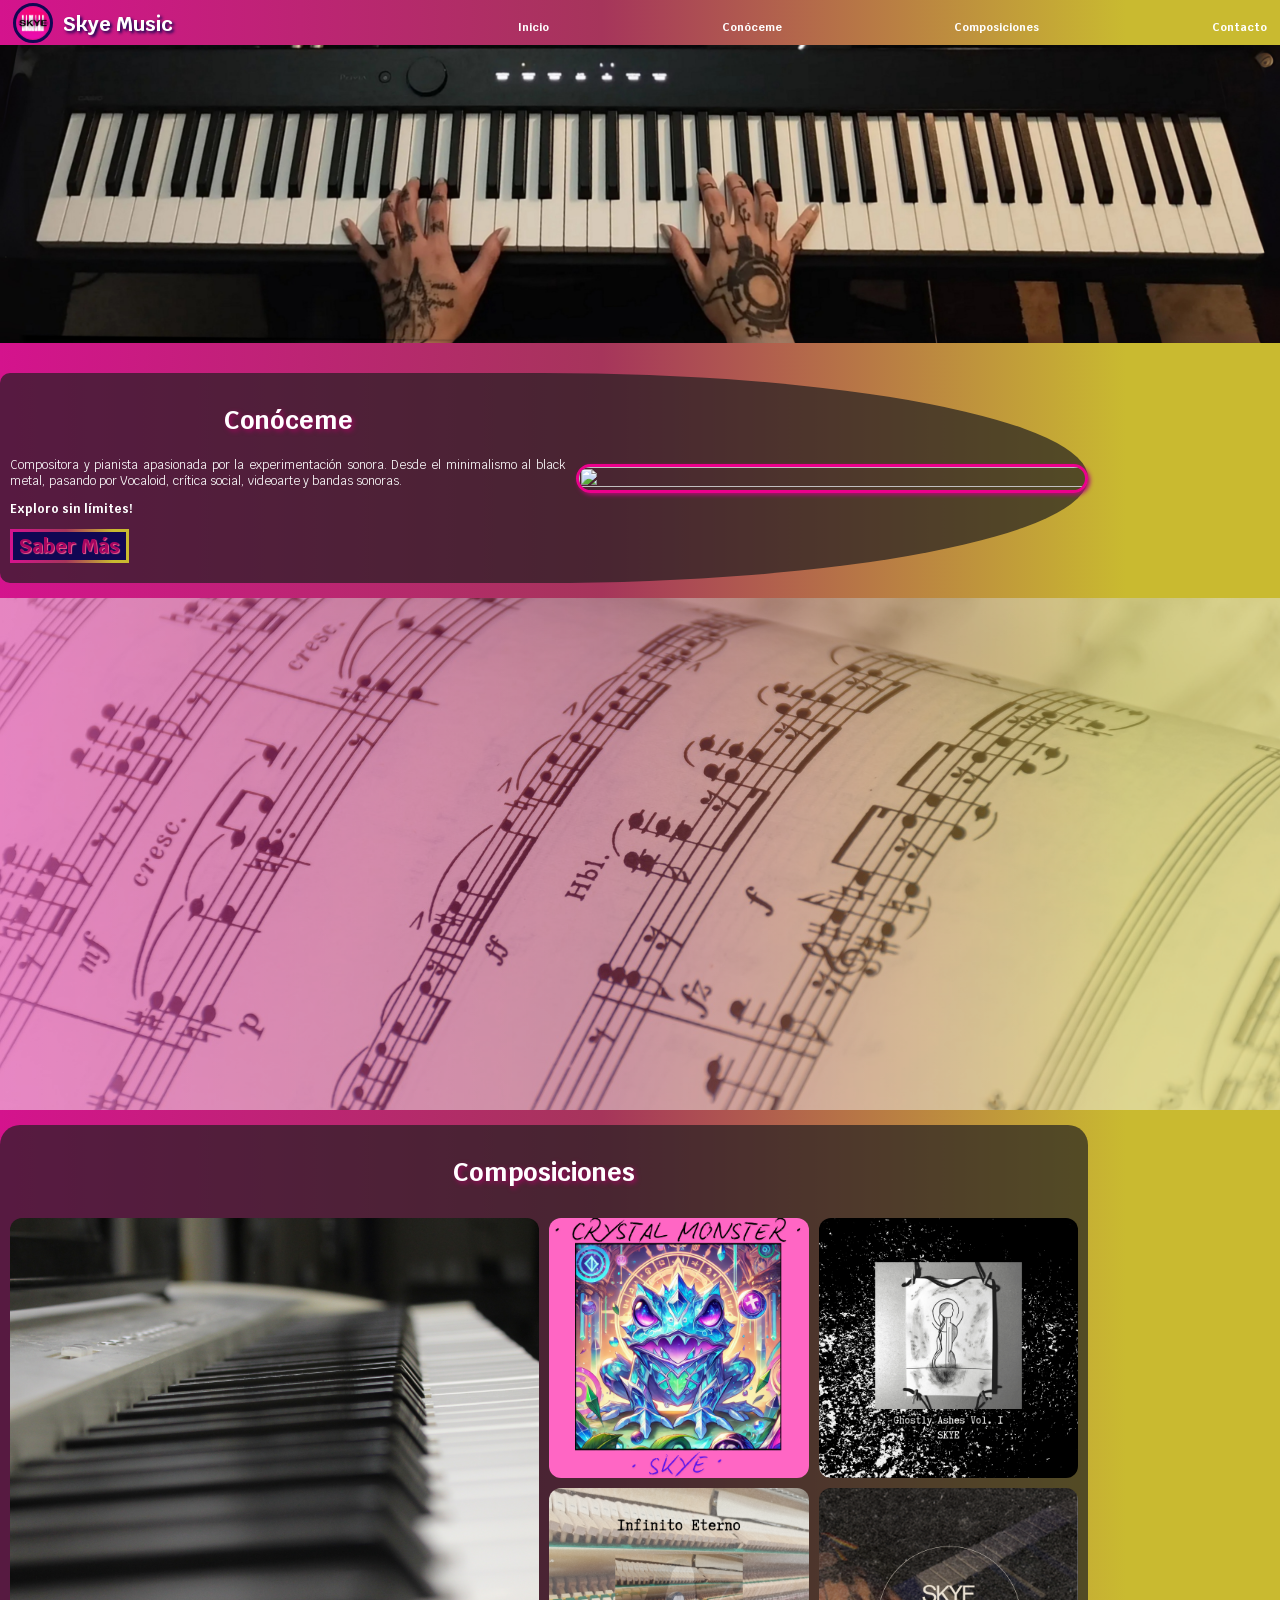
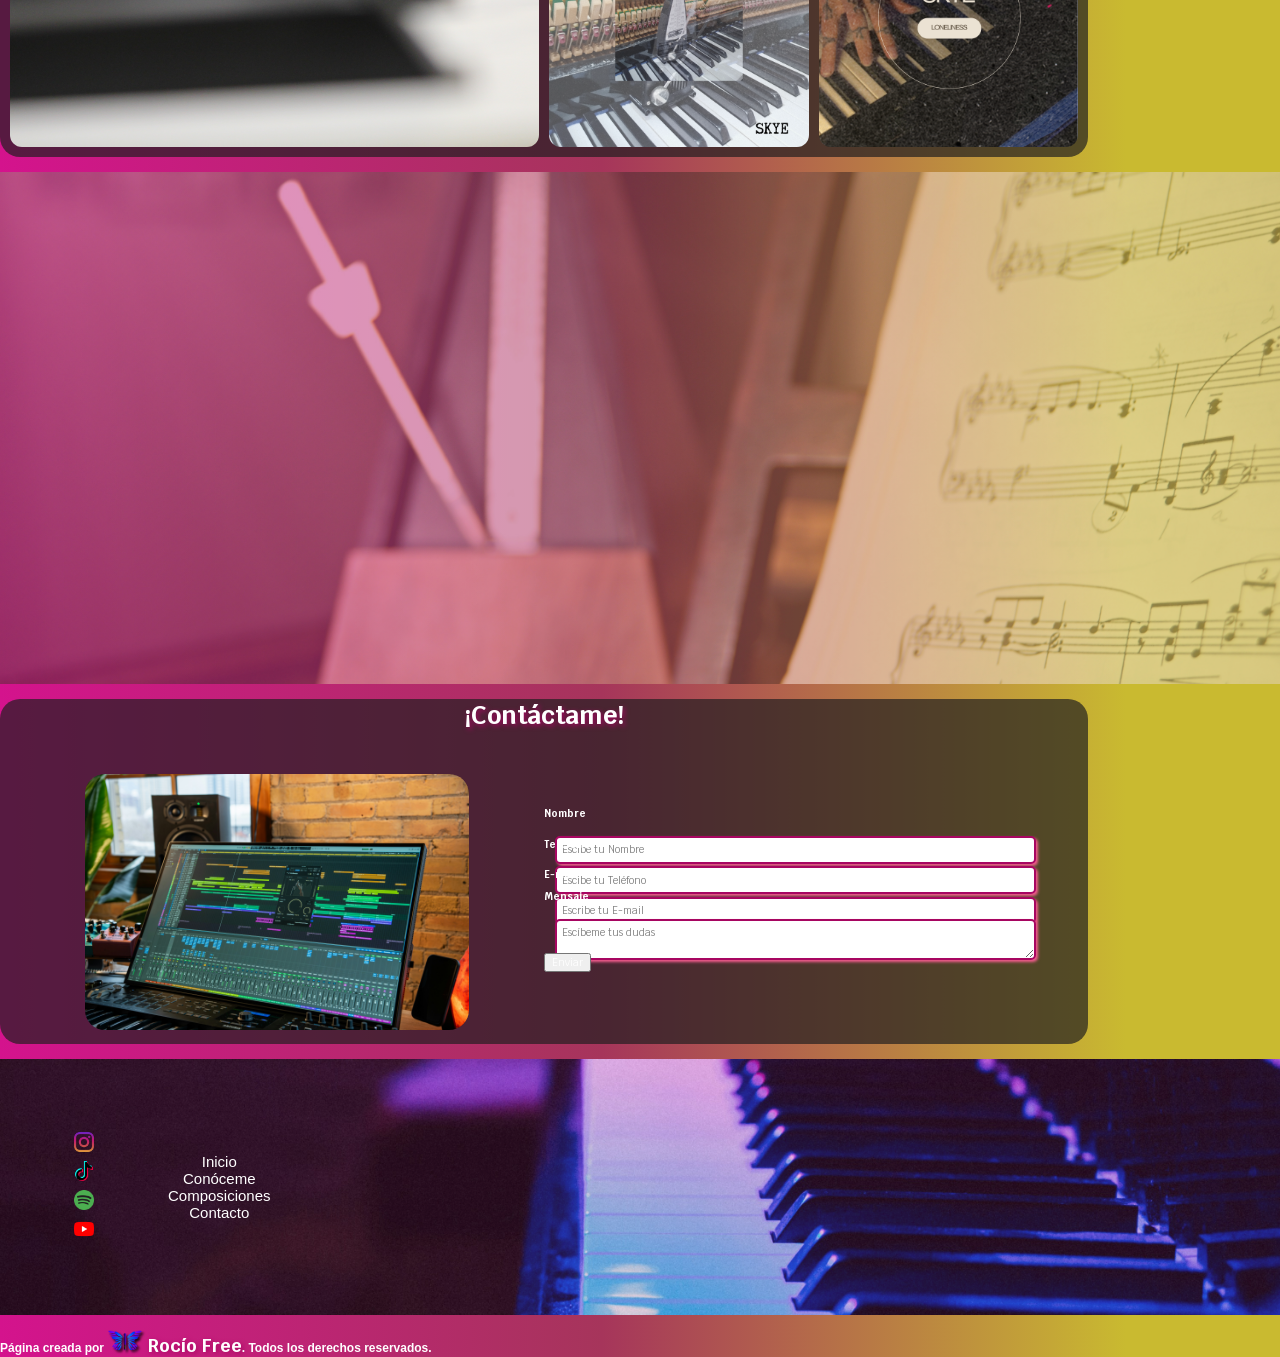
==== commit f2fd93d9: "Version_11" ====
--- a/index.html
+++ b/index.html
@@ -74,10 +74,8 @@
             </li>
             <li>
               <p class="p_1">
-                Compositora y pianista apasionado por la experimentación sonora.
-              </p>
-              <p>
-                Desde el minimalismo al black metal, pasando por Vocaloid, crítica social, videoarte y bandas sonoras.
+                Compositora y pianista apasionada por la experimentación sonora. Desde el minimalismo al black metal,
+                pasando por Vocaloid, crítica social, videoarte y bandas sonoras.
               </p>
               <p class="p_3">
                 Exploro sin límites!
@@ -107,7 +105,7 @@
     <section id="mis_temas">
       <div class="wrap">
         <div>
-          <h2>Composiciones</h2>
+          <h2 href="mis_temas.html">Composiciones</h2>
           <img src="./assets/images/IMG_9902.JPG" alt="Imágen detalle de un teclado">
           <img href="./mis_temas.html" src="./covers/1.png" alt="Portada canción Crystal">
           <img href="./mis_temas.html" src="./covers/PORTADA GHOSTLY ASHES.png" alt="Portada canción Ghostly Ashes">
@@ -120,34 +118,115 @@
     <!-- -- // ----------SEPARADOR---------- // --  -->
 
     <section>
-      <img class="separador" src="assets/images/IMG_0030.JPG" alt="Imagen sintetizador" />
+      <img class="separador" src="./assets/images/metronomo.jpg" alt="" />
     </section>
 
     <!--  -- // ----------SECCIÓN 3 (CONTACTO)---------- // --  -->
 
-    <section id="contacto">
-      <p>
-        Lorem ipsum dolor sit amet, consectetur adipisicing elit. Repudiandae
-        dolores nostrum exercitationem excepturi unde accusantium, amet sapiente
-        deleniti minus quod obcaecati officia sunt nisi qui eos suscipit,
-        praesentium possimus similique.
-      </p>
-    </section>
     <section>
-      <img class="separador" src="assets/images/IMG_0030.JPG" alt="Imagen sintetizador" />
-    </section>
+      <div id="contacto">
+
+        <form>
+
+          <fieldset class="wrap">
+            <legend>¡Contáctame!</legend>
+            <!-- <div class="img_contact"> -->
+            <img src="./assets/images/techivation-avhSF7skf7s-unsplash.jpg"
+              alt="Imágen de la mano de Skye componiendo en su libreta de música">
+
+            <!--  </div> -->
+            <div class="nombre">
+              <label for="Nombre">Nombre</label>
+              <input class="text_box" type="text" placeholder="Escibe tu Nombre">
+            </div>
+
+            <div class="telefono">
+              <label for="Teléfono">Teléfono</label>
+              <input class="text_box" type="tel" placeholder="Escibe tu Teléfono">
+            </div>
+
+            <div class="e-mail">
+              <label for="E-mail">E-mail</label>
+              <input class="text_box" type="email" placeholder="Escribe tu E-mail">
+            </div>
+
+            <div class="mensaje">
+              <label for="Mensaje">Mensaje</label>
+              <textarea class="text_box" placeholder="Escíbeme tus dudas"></textarea>
+            </div>
+
+            <div class="submit">
+              <input type="submit" value="Enviar">
+            </div>
+
+          </fieldset>
+        </form>
+      </div>
+    </section>
+    <!-- <section>
+      <img class="separador" src="assets/images/Skye Piano 2.PNG" alt="Imagen sintetizador" />
+    </section> -->
   </main>
 
 
   <!--  -- // ----------PIÉ DE PÁGINA---------- // --  -->
 
   <footer>
-    <div>
-      <ul>
-        <li><a href=""></a></li>
-      </ul>
+    <div class="wrap">
+      <div>
+        <ul class="redes">
+
+          <li>
+            <a href="https://www.instagram.com/xskyemusicx?utm_source=ig_web_button_share_sheet&igsh=ZDNlZDc0MzIxNw==">
+              <img src="./assets/Iconos/instagram.png"
+                href="https://open.spotify.com/intl-es/artist/2Pvi4JQnug8oNbrD0VKlBe" alt="Instagram">
+            </a>
+          </li>
+
+          <li>
+            <a href="https://www.tiktok.com/@xskyemusicx?is_from_webapp=1&sender_device=pc">
+              <img src="./assets/Iconos/tik-tok.png" alt="tik-tok">
+            </a>
+          </li>
+
+          <li>
+            <a href="https://open.spotify.com/intl-es/artist/2Pvi4JQnug8oNbrD0VKlBe?si=9iuo5AvFRi2PRWDKe_WFOg">
+              <img src="./assets/Iconos/spotify.png" alt="Spotify">
+            </a>
+          </li>
+
+          <li>
+            <a href="https://music.youtube.com/channel/UCTkX7xzCc646PYHKJsuCg2w?feature=shared">
+              <img src="./assets/Iconos/youtube.png" alt="Youtube">
+            </a>
+          </li>
+
+        </ul>
+      </div>
+      <div>
+        <ul>
+          <li>
+            <a class="hover" href="./index.html">Inicio</a>
+          </li>
+          <li>
+            <a class="hover" href="./conoceme.html">Conóceme</a>
+          </li>
+          <li>
+            <a class="hover" href="./mis_temas.html">Composiciones</a>
+          </li>
+
+          <li>
+            <a class="hover" href="./contacto.html">Contacto</a>
+          </li>
+
+        </ul>
+      </div>
     </div>
-    <div></div>
+    <div class="derechos">
+      <p>Página creada por <a href="#"><Img src="./assets/images/Drawing svgz.webp" alt="Logotipo Rocío Free" /> Rocío
+          Free</a>. Todos los derechos reservados.</p>
+    </div>
+
   </footer>
 </body>
 
--- a/style.css
+++ b/style.css
@@ -30,8 +30,7 @@
 }
 p {
   font-size: 1.2rem;
-  /* padding-left: 10px;
-    padding-right: 10px; */
+ 
 }
 
 body {
@@ -58,10 +57,10 @@
 
 header {
   display: flex;
-  background: url(./assets/images/Portada\ piano.png);
+  background: url(./assets/images/2.PNG);
   background-size: 100%;
   background-repeat: no-repeat;
-  background-position: bottom;
+  background-position: center;
   height: 28vw;
   align-self: center;
 }
@@ -169,12 +168,13 @@
   font-size: 2.5rem;
 }
 
-main .conoceme .texto .p_1 {
+/* main .conoceme .texto .p_1 {
   font-weight: bold;
-}
+} */
 
 main .conoceme .texto .p_3 {
   justify-self: end;
+  font-weight: bold;
 }
 
 main .conoceme .foto {
@@ -212,9 +212,9 @@
   justify-content: center;
   align-items: center;
   width: 100%;
-  max-height: 20vw;
+  max-height: 40vw;
   overflow: hidden;
-  opacity: 70%;
+  opacity: 50%;
   object-fit: cover;
 }
 
@@ -233,7 +233,7 @@
 section > .wrap > div {
   display: grid;
   grid-template-columns: 1fr 1fr 1fr 1fr;
-  grid-template-rows: 1fr 1fr 1fr;
+  grid-template-rows: 0.1fr 1fr 1fr;
   gap: 10px;
   margin: 10px;
 }
@@ -242,59 +242,206 @@
   height: 100%;
   object-fit: cover;
   border-radius: 12px;
-  
-}
-
-section > .wrap p:nth-child(1) {
+}
+
+section > .wrap h2:nth-child(1) {
   grid-column: 1/5;
+  grid-row: 1/2;
   justify-content: center;
-
+  align-items: center;
+  text-shadow: 2px 2px 5px var(--Fucsia);
+  font-size: 2.5rem;
+}
+
+section > .wrap h2:nth-child(1):hover {
+  transform: scale(1.1);
+  color: #f20779;
+  text-shadow: 1px 1px 1px var(--Fucsia);
+  /* background-color: var(--Noche);
+  background-size: contain; */
+  cursor: pointer;
 }
 
 section > .wrap img:nth-child(2) {
   grid-column: 1/3;
   grid-row: 2/4;
-  
-    content: "texto";
-  color: var(--Blanco);
   cursor: pointer;
 }
 
 section > .wrap img:nth-child(3) {
   grid-column: 3/4;
   grid-row: 2/3;
-  
-    content: "texto";
-  color: var(--Blanco);
   cursor: pointer;
 }
 
 section > .wrap img:nth-child(4) {
   grid-column: 4/5;
   grid-row: 2/3;
-  
-  
-    content: "texto";
-  color: var(--Blanco);
   cursor: pointer;
 }
 
 section > .wrap img:nth-child(5) {
   grid-column: 3/4;
   grid-row: 3/4;
-  
-    content: "texto";
-  color: var(--Blanco);
   cursor: pointer;
 }
 
 section > .wrap img:nth-child(6) {
   grid-column: 4/5;
   grid-row: 3/4;
+  cursor: pointer;
+}
+
+/* <!-- ----SECCIÓN CONTACTO----- -->  */
+
+section #contacto {
+  background-color: var(--Oscuro);
+  border-radius: 20px 20px 20px 20px;
+  width: 85vw;
+  justify-self: center;
+  align-items: center;
+  box-sizing: border-box;
+}
+
+section #contacto form {
   
-    content: "texto";
-  color: var(--Blanco);
-  cursor: pointer;
+  /*  gap:10%; */
+}
+
+section #contacto fieldset {
+  border: none;
+  display: grid;
+  grid-template-columns: 1fr 1fr;
+  grid-template-rows: 10% 10% 10% 10% 10% 10% 10% 10% 10% 10%;
+  align-items: center;
+}
+
+fieldset img {
+  grid-column: 1/2;
+  grid-row: 4/9;
+  height:20vw;
+  border-radius: 20px;
+  margin: 0;
+  padding: 0;
+  justify-self: center;
+}
+
+fieldset > legend {
+  grid-column: 2/2;
+  grid-row: 2/2;
+  text-align: center;
+  text-shadow: 2px 2px 5px var(--Fucsia);
+  font-size: 2.5rem;
+  font-weight: 700;
+}
+
+fieldset .nombre {
+  grid-column: 2/2;
+  grid-row: 4/4;
+}
+
+fieldset .telefono {
+  grid-column: 2/2;
+  grid-row: 5/5;
+}
+
+fieldset .e-mail {
+  grid-column: 2/2;
+  grid-row: 6/6;
+}
+
+fieldset .mensaje {
+  grid-column: 2/2;
+  grid-row: 7/7;
+}
+
+fieldset .submit {
+  grid-column: 2/2;
+  grid-row: 8/8;
+}
+
+main #contacto label {
+  font-weight: bold;
+  margin-bottom: 5px;
+  display: block;
+}
+
+form .text_box {
+  width: 90%;
+  border: 2px solid var(--Fucsia);
+  border-radius: 5px;
+  box-shadow: 2px 2px 3px var(--Rosa);
+  padding: 1%;
+  margin: 2%;
+}
+
+/* <!-- ----FOOTER----- -->  */
+
+footer {
+  
+  background-image: url(./assets/images/gerold-hinzen-AhRygnKYHv8-unsplash.jpg);
+  background-size: 100%;
+  background-repeat: no-repeat;
+  background-position: center;
+  height: 20vw;
+  align-self: center;
+}
+
+footer > .wrap {
+  position: relative;
+  display: flex;
+  background-color: #d4138d28;
+  height: 100%;
+  width: 100%;
+}
+
+/* footer .wrap div {
+margin-top: 5%;
+} */
+
+footer ul {
+  list-style-type: none;
+  display: flex;
+  flex-direction: column;
+  align-items: center;
+}
+footer > .wrap > div {
+  display: flex;
+  flex-direction: row;
+  justify-content:right;
+  align-items: center;
+  margin-left:5%;
+}
+footer li > a {
+  font-weight: 500;
+  font-size: 1.5rem;
+}
+footer li > a:hover {
+  color: #f20779;
+  text-shadow: 1px 1px 1px var(--Fucsia);
+  cursor: pointer;
+}
+
+footer li img {
+  margin: 3px 10px;
+  width: 20px;
+}
+
+footer .derechos > p {
+  font-weight: 600;
+  justify-self: center;
+  
+}
+
+footer .derechos > p a {
+  font-weight: 700;
+  font-size: large;
+  text-shadow: 2px 2px 5px var(--Fucsia);
+}
+
+footer .derechos > p img {
+  height: 25px;
+  filter: drop-shadow(2px 2px 1px black);
 }
 
 
--- a/style.css
+++ b/style.css
@@ -30,8 +30,7 @@
 }
 p {
   font-size: 1.2rem;
-  /* padding-left: 10px;
-    padding-right: 10px; */
+ 
 }
 
 body {
@@ -58,10 +57,10 @@
 
 header {
   display: flex;
-  background: url(./assets/images/Portada\ piano.png);
+  background: url(./assets/images/2.PNG);
   background-size: 100%;
   background-repeat: no-repeat;
-  background-position: bottom;
+  background-position: center;
   height: 28vw;
   align-self: center;
 }
@@ -169,12 +168,13 @@
   font-size: 2.5rem;
 }
 
-main .conoceme .texto .p_1 {
+/* main .conoceme .texto .p_1 {
   font-weight: bold;
-}
+} */
 
 main .conoceme .texto .p_3 {
   justify-self: end;
+  font-weight: bold;
 }
 
 main .conoceme .foto {
@@ -212,9 +212,9 @@
   justify-content: center;
   align-items: center;
   width: 100%;
-  max-height: 20vw;
+  max-height: 40vw;
   overflow: hidden;
-  opacity: 70%;
+  opacity: 50%;
   object-fit: cover;
 }
 
@@ -233,7 +233,7 @@
 section > .wrap > div {
   display: grid;
   grid-template-columns: 1fr 1fr 1fr 1fr;
-  grid-template-rows: 1fr 1fr 1fr;
+  grid-template-rows: 0.1fr 1fr 1fr;
   gap: 10px;
   margin: 10px;
 }
@@ -242,59 +242,206 @@
   height: 100%;
   object-fit: cover;
   border-radius: 12px;
-  
-}
-
-section > .wrap p:nth-child(1) {
+}
+
+section > .wrap h2:nth-child(1) {
   grid-column: 1/5;
+  grid-row: 1/2;
   justify-content: center;
-
+  align-items: center;
+  text-shadow: 2px 2px 5px var(--Fucsia);
+  font-size: 2.5rem;
+}
+
+section > .wrap h2:nth-child(1):hover {
+  transform: scale(1.1);
+  color: #f20779;
+  text-shadow: 1px 1px 1px var(--Fucsia);
+  /* background-color: var(--Noche);
+  background-size: contain; */
+  cursor: pointer;
 }
 
 section > .wrap img:nth-child(2) {
   grid-column: 1/3;
   grid-row: 2/4;
-  
-    content: "texto";
-  color: var(--Blanco);
   cursor: pointer;
 }
 
 section > .wrap img:nth-child(3) {
   grid-column: 3/4;
   grid-row: 2/3;
-  
-    content: "texto";
-  color: var(--Blanco);
   cursor: pointer;
 }
 
 section > .wrap img:nth-child(4) {
   grid-column: 4/5;
   grid-row: 2/3;
-  
-  
-    content: "texto";
-  color: var(--Blanco);
   cursor: pointer;
 }
 
 section > .wrap img:nth-child(5) {
   grid-column: 3/4;
   grid-row: 3/4;
-  
-    content: "texto";
-  color: var(--Blanco);
   cursor: pointer;
 }
 
 section > .wrap img:nth-child(6) {
   grid-column: 4/5;
   grid-row: 3/4;
+  cursor: pointer;
+}
+
+/* <!-- ----SECCIÓN CONTACTO----- -->  */
+
+section #contacto {
+  background-color: var(--Oscuro);
+  border-radius: 20px 20px 20px 20px;
+  width: 85vw;
+  justify-self: center;
+  align-items: center;
+  box-sizing: border-box;
+}
+
+section #contacto form {
   
-    content: "texto";
-  color: var(--Blanco);
-  cursor: pointer;
+  /*  gap:10%; */
+}
+
+section #contacto fieldset {
+  border: none;
+  display: grid;
+  grid-template-columns: 1fr 1fr;
+  grid-template-rows: 10% 10% 10% 10% 10% 10% 10% 10% 10% 10%;
+  align-items: center;
+}
+
+fieldset img {
+  grid-column: 1/2;
+  grid-row: 4/9;
+  height:20vw;
+  border-radius: 20px;
+  margin: 0;
+  padding: 0;
+  justify-self: center;
+}
+
+fieldset > legend {
+  grid-column: 2/2;
+  grid-row: 2/2;
+  text-align: center;
+  text-shadow: 2px 2px 5px var(--Fucsia);
+  font-size: 2.5rem;
+  font-weight: 700;
+}
+
+fieldset .nombre {
+  grid-column: 2/2;
+  grid-row: 4/4;
+}
+
+fieldset .telefono {
+  grid-column: 2/2;
+  grid-row: 5/5;
+}
+
+fieldset .e-mail {
+  grid-column: 2/2;
+  grid-row: 6/6;
+}
+
+fieldset .mensaje {
+  grid-column: 2/2;
+  grid-row: 7/7;
+}
+
+fieldset .submit {
+  grid-column: 2/2;
+  grid-row: 8/8;
+}
+
+main #contacto label {
+  font-weight: bold;
+  margin-bottom: 5px;
+  display: block;
+}
+
+form .text_box {
+  width: 90%;
+  border: 2px solid var(--Fucsia);
+  border-radius: 5px;
+  box-shadow: 2px 2px 3px var(--Rosa);
+  padding: 1%;
+  margin: 2%;
+}
+
+/* <!-- ----FOOTER----- -->  */
+
+footer {
+  
+  background-image: url(./assets/images/gerold-hinzen-AhRygnKYHv8-unsplash.jpg);
+  background-size: 100%;
+  background-repeat: no-repeat;
+  background-position: center;
+  height: 20vw;
+  align-self: center;
+}
+
+footer > .wrap {
+  position: relative;
+  display: flex;
+  background-color: #d4138d28;
+  height: 100%;
+  width: 100%;
+}
+
+/* footer .wrap div {
+margin-top: 5%;
+} */
+
+footer ul {
+  list-style-type: none;
+  display: flex;
+  flex-direction: column;
+  align-items: center;
+}
+footer > .wrap > div {
+  display: flex;
+  flex-direction: row;
+  justify-content:right;
+  align-items: center;
+  margin-left:5%;
+}
+footer li > a {
+  font-weight: 500;
+  font-size: 1.5rem;
+}
+footer li > a:hover {
+  color: #f20779;
+  text-shadow: 1px 1px 1px var(--Fucsia);
+  cursor: pointer;
+}
+
+footer li img {
+  margin: 3px 10px;
+  width: 20px;
+}
+
+footer .derechos > p {
+  font-weight: 600;
+  justify-self: center;
+  
+}
+
+footer .derechos > p a {
+  font-weight: 700;
+  font-size: large;
+  text-shadow: 2px 2px 5px var(--Fucsia);
+}
+
+footer .derechos > p img {
+  height: 25px;
+  filter: drop-shadow(2px 2px 1px black);
 }
 
 
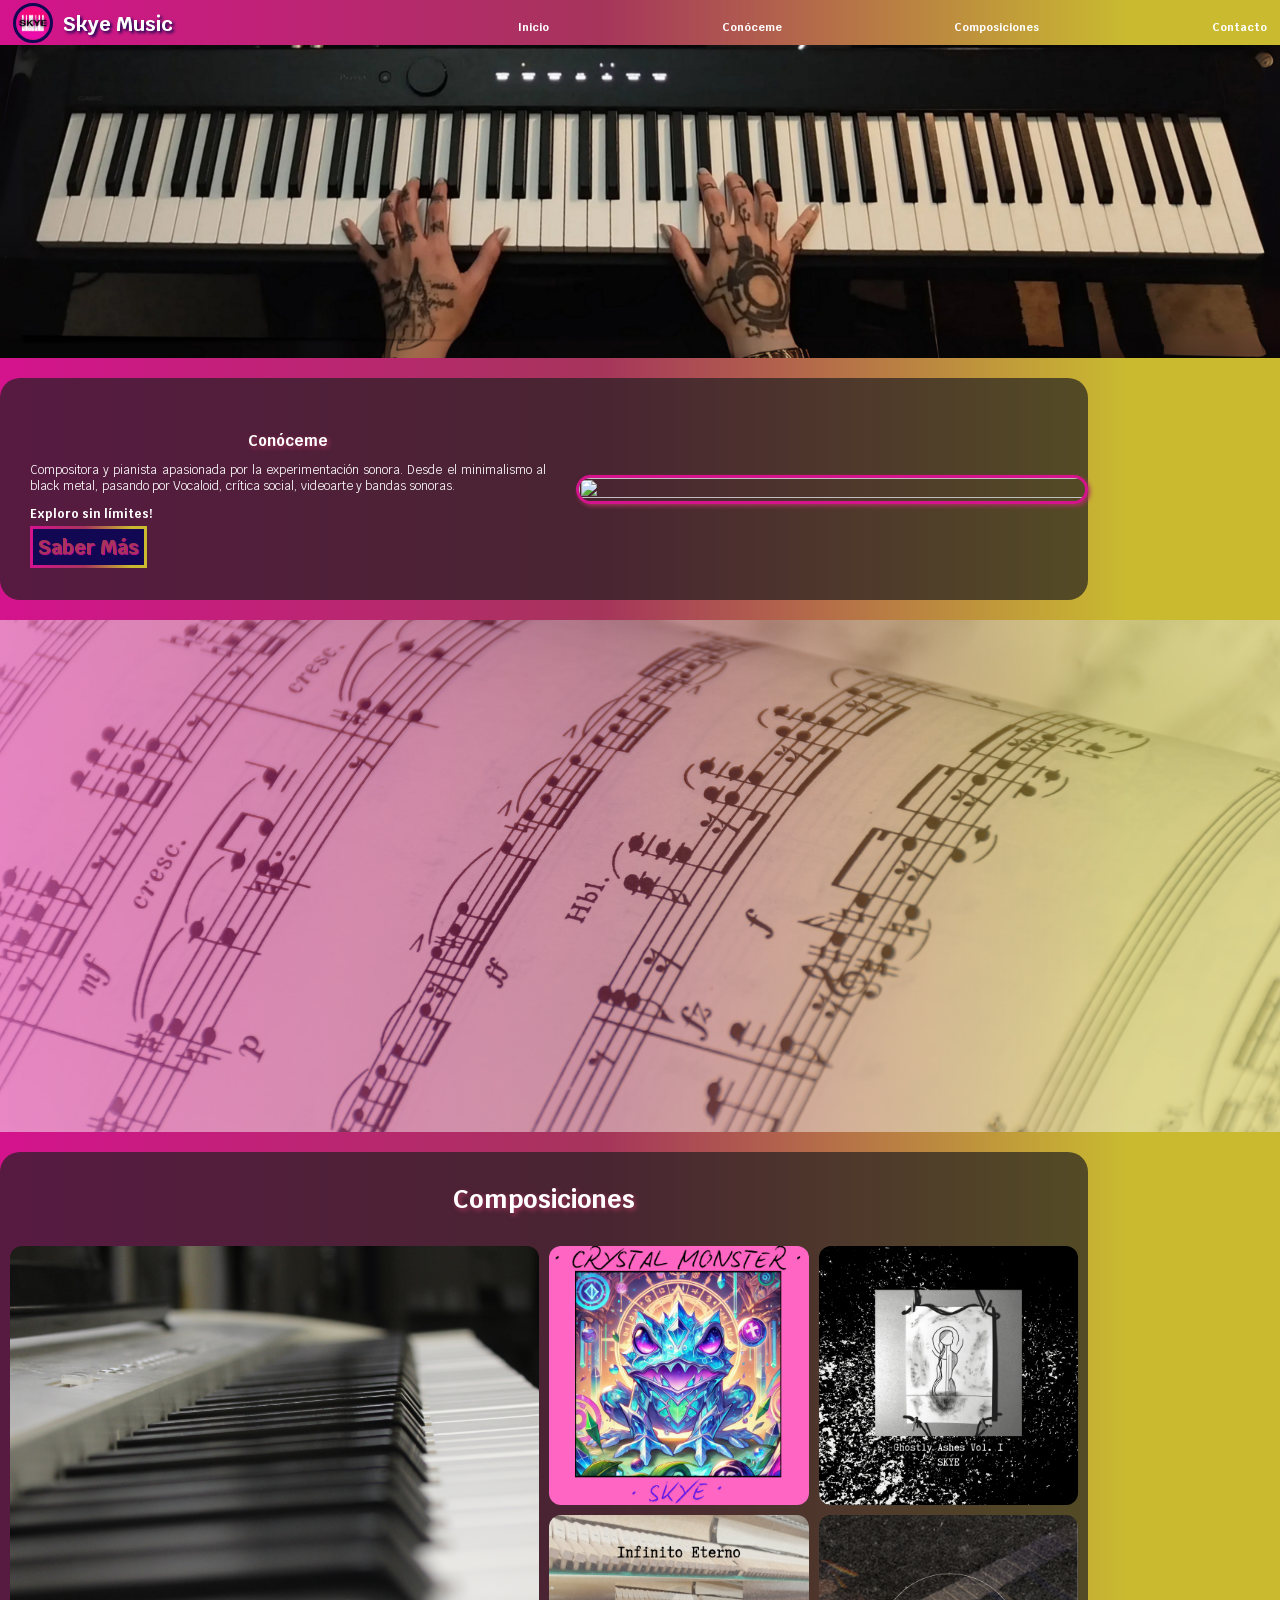
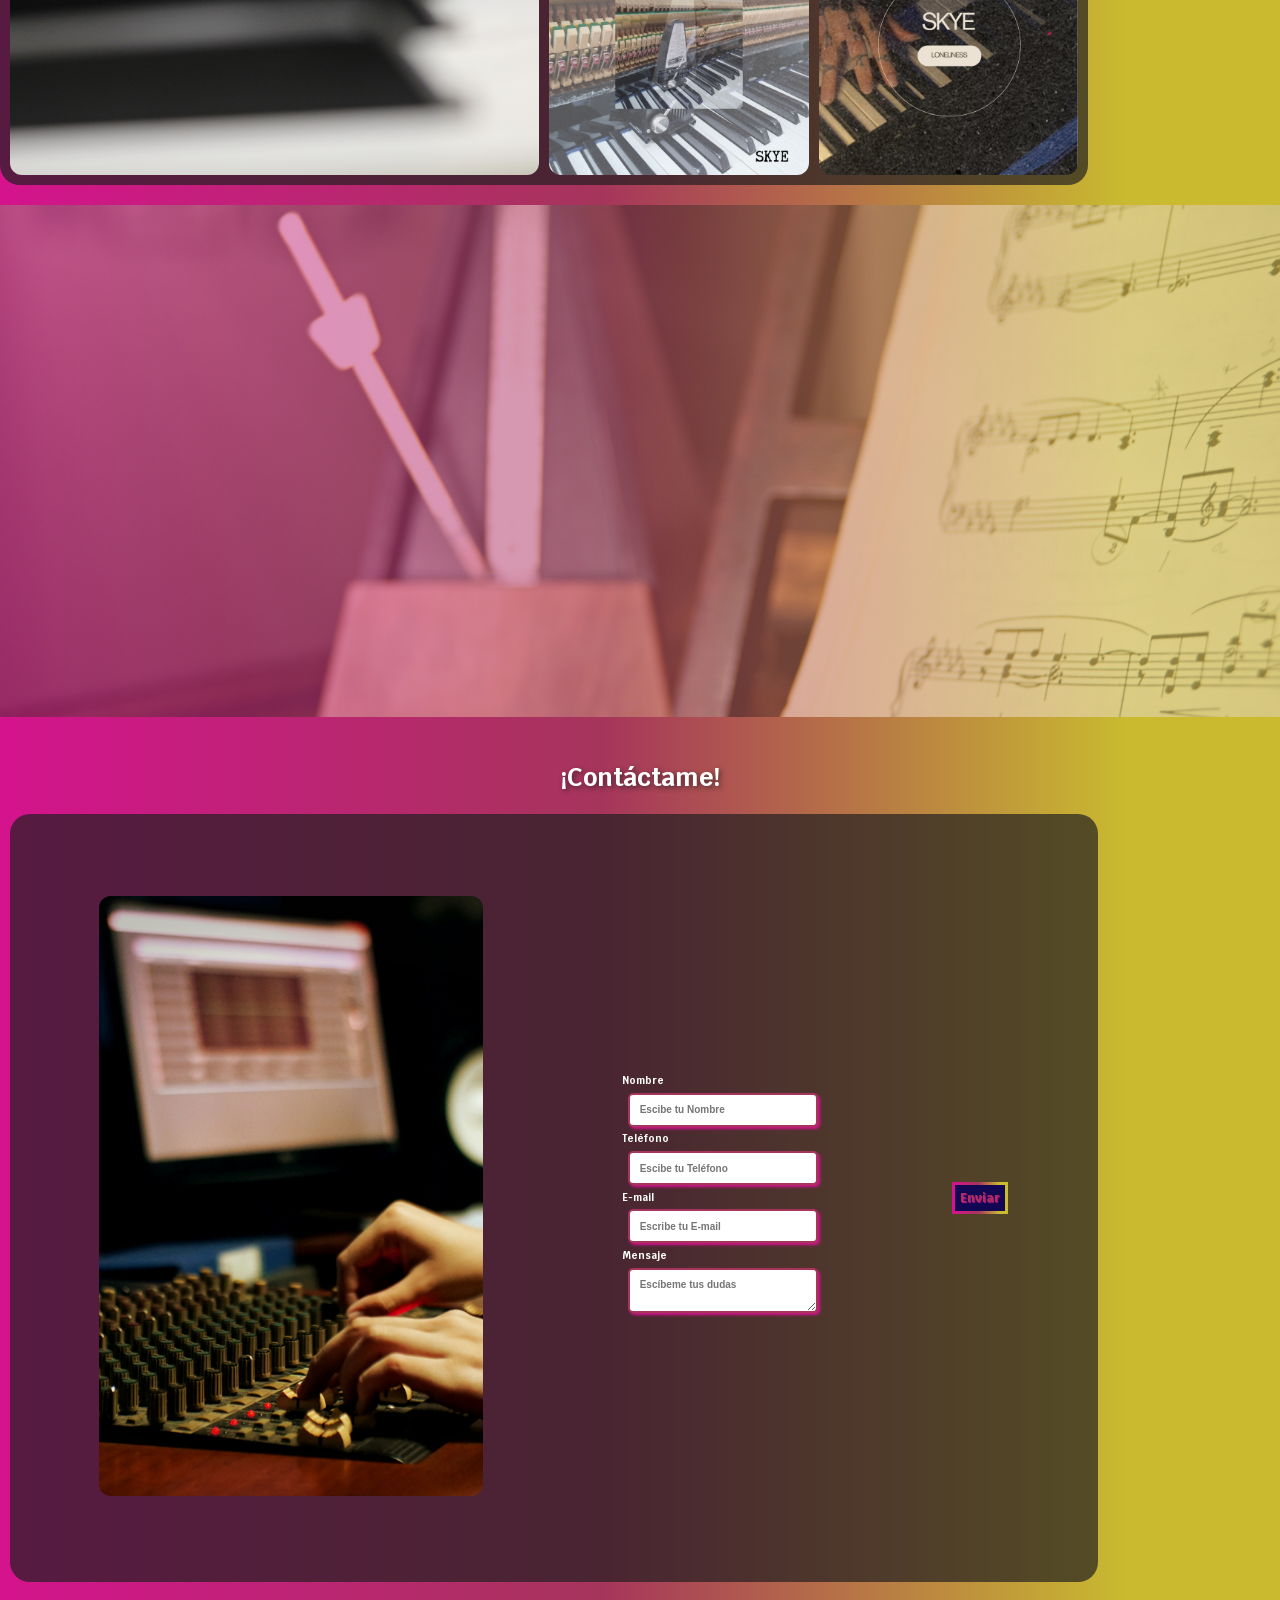
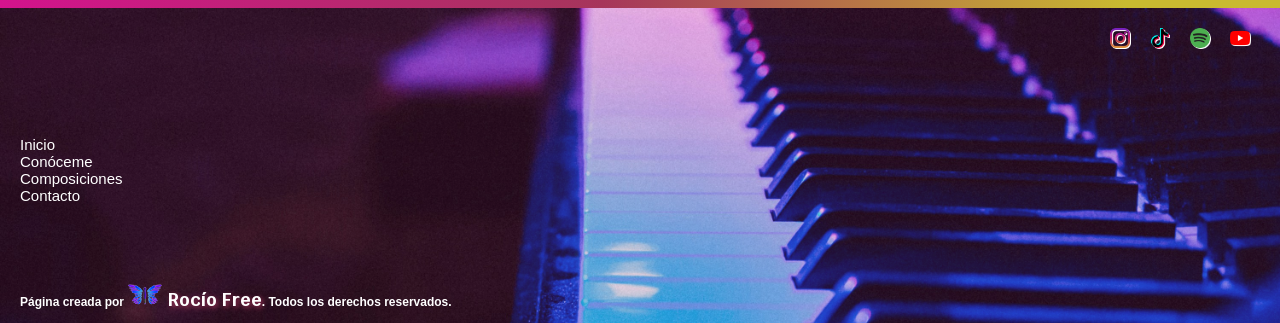
==== commit ca18e301: "Version_12" ====
--- a/index.html
+++ b/index.html
@@ -50,17 +50,11 @@
       </ul>
 
     </nav>
-    <div class="barra_secundaria">
-
-    </div>
+
   </header>
-  <!--  -- // ----------SUBTÍTULO Y DESCRIPPCIÓN---------- // --  -->
+  
   <main>
-    <!--  <section class="descripcion">
-      <h2>Compositora</h2>
-      <h3>Bandas sonoras de videojuegos, artcore y mucho más</h3>
-      <section /> -->
-
+  
     <!--  -- // ----------SECCIÓN 1 (CONÓCEME)---------- // --  -->
 
     <section id="conoceme">
@@ -73,7 +67,7 @@
               <h2>Conóceme</h2>
             </li>
             <li>
-              <p class="p_1">
+              <p>
                 Compositora y pianista apasionada por la experimentación sonora. Desde el minimalismo al black metal,
                 pasando por Vocaloid, crítica social, videoarte y bandas sonoras.
               </p>
@@ -82,8 +76,9 @@
               </p>
             </li>
             <li>
-              <button class="boton" href="./conoceme.html">Saber Más</button>
+              <a class="boton" href="./conoceme.html">Saber Más</a>
             </li>
+          </ul>
         </div>
         <!--         <div class="conoceme conoceme_foto"></div>
  -->
@@ -124,48 +119,49 @@
     <!--  -- // ----------SECCIÓN 3 (CONTACTO)---------- // --  -->
 
     <section>
-      <div id="contacto">
-
-        <form>
-
-          <fieldset class="wrap">
-            <legend>¡Contáctame!</legend>
-            <!-- <div class="img_contact"> -->
-            <img src="./assets/images/techivation-avhSF7skf7s-unsplash.jpg"
-              alt="Imágen de la mano de Skye componiendo en su libreta de música">
-
-            <!--  </div> -->
-            <div class="nombre">
-              <label for="Nombre">Nombre</label>
-              <input class="text_box" type="text" placeholder="Escibe tu Nombre">
+      <form>
+
+        <fieldset>
+          <h2>¡Contáctame!</h2>
+          <div id="contacto">
+            <div class="contact-box">
+            
+              <img src="./assets/images/contacto.JPG"
+                alt="Imágen de la mano de Skye componiendo en su libreta de música">
             </div>
-
-            <div class="telefono">
-              <label for="Teléfono">Teléfono</label>
-              <input class="text_box" type="tel" placeholder="Escibe tu Teléfono">
+           
+            <div class="textWrap">
+
+              <div class="nombre">
+                <label for="Nombre">Nombre</label>
+                <input class="text_box" type="text" placeholder="Escibe tu Nombre">
+              </div>
+
+              <div class="telefono">
+                <label for="Teléfono">Teléfono</label>
+                <input class="text_box" type="tel" placeholder="Escibe tu Teléfono">
+              </div>
+
+              <div class="e-mail">
+                <label for="E-mail">E-mail</label>
+                <input class="text_box" type="email" placeholder="Escribe tu E-mail">
+              </div>
+
+              <div class="mensaje">
+                <label for="Mensaje">Mensaje</label>
+                <textarea class="text_box" placeholder="Escíbeme tus dudas"></textarea>
+              </div>
+
+
             </div>
-
-            <div class="e-mail">
-              <label for="E-mail">E-mail</label>
-              <input class="text_box" type="email" placeholder="Escribe tu E-mail">
-            </div>
-
-            <div class="mensaje">
-              <label for="Mensaje">Mensaje</label>
-              <textarea class="text_box" placeholder="Escíbeme tus dudas"></textarea>
-            </div>
-
             <div class="submit">
               <input type="submit" value="Enviar">
             </div>
-
-          </fieldset>
-        </form>
-      </div>
-    </section>
-    <!-- <section>
-      <img class="separador" src="assets/images/Skye Piano 2.PNG" alt="Imagen sintetizador" />
-    </section> -->
+          </div>
+        </fieldset>
+      </form>
+
+    </section>
   </main>
 
 
@@ -204,7 +200,7 @@
         </ul>
       </div>
       <div>
-        <ul>
+        <ul class="url">
           <li>
             <a class="hover" href="./index.html">Inicio</a>
           </li>
@@ -221,12 +217,12 @@
 
         </ul>
       </div>
+
+      <div class="derechos">
+        <p>Página creada por <a href="#"><Img src="./assets/images/Drawing svgz.webp" alt="Logotipo Rocío Free" /> Rocío
+            Free</a>. Todos los derechos reservados.</p>
+      </div>
     </div>
-    <div class="derechos">
-      <p>Página creada por <a href="#"><Img src="./assets/images/Drawing svgz.webp" alt="Logotipo Rocío Free" /> Rocío
-          Free</a>. Todos los derechos reservados.</p>
-    </div>
-
   </footer>
 </body>
 
--- a/style.css
+++ b/style.css
@@ -1,15 +1,15 @@
 :root {
   --Celeste: #32e0e1;
-  --Negro: hsl(0, 2%, 10%);
+  --Negro: #1a1919;
   --Azulado: #3fa4c2;
-  --Rosa: #f55c8f;
+  --Rosa: #d4138d;
   --Noche: #110753;
-  --Amarillo: #f7c669;
+  --Amarillo: #c9ba30;
   --Gris: #2f2e2f;
   --Oscuro: #1f1e1faf;
-  --Fucsia: hsl(326, 93%, 34%);
+  --Fucsia: #a6355b;
   --Blanco: #ffffff;
-  --design-width: 1200;
+  --Degradado: #d4138d28;
 }
 
 * {
@@ -30,18 +30,18 @@
 }
 p {
   font-size: 1.2rem;
- 
 }
 
 body {
   height: 100vw;
+  width: auto;
   margin: 0;
-  background: #d4138d;
+  background: var(--Rosa);
   background-image: linear-gradient(
     90deg,
-    #d4138d 0%,
-    #a6355b 47%,
-    #c9ba30 88%
+    var(--Rosa) 0%,
+    var(--Fucsia) 47%,
+    var(--Amarillo) 88%
   );
   /* background-color: var(--Negro); */
 }
@@ -66,12 +66,12 @@
 }
 
 header nav {
-  background: #d4138d;
+  background: var(--Rosa);
   background-image: linear-gradient(
     90deg,
-    #d4138d 0%,
-    #a6355b 47%,
-    #c9ba30 88%
+    var(--Rosa) 0%,
+    var(--Fucsia) 47%,
+    var(--Amarillo) 88%
   );
   width: 100%;
   height: 45px;
@@ -111,12 +111,12 @@
 }
 
 header > nav > ul > li > .hover:hover {
-  background: #d4138d;
+  background: var(--Rosa);
   background-image: linear-gradient(
     90deg,
-    #c9ba30 0%,
-    #a6355b 47%,
-    #d4138d 88%
+    var(--Amarillo) 0%,
+    var(--Fucsia) 47%,
+    var(--Rosa) 88%
   );
   border: solid;
   border-radius: 5px;
@@ -126,29 +126,17 @@
   padding: 5px;
 }
 
-header .barra_secundaria {
-  background: #d4138d;
-  background-image: linear-gradient(
-    90deg,
-    #d4138d 0%,
-    #a6355b 47%,
-    #c9ba30 88%
-  );
-  width: 100vw;
-  align-self: self-end;
-  height: 15px;
-}
 
 /* <!-- ----MAIN----- -->  */
 
 main section {
-  margin: 15px 0;
+  margin: 20px 0;
 }
 
 main > section > .conoceme {
   display: flex;
   background-color: var(--Oscuro);
-  border-radius: 20px 100% 100% 20px;
+  border-radius: 20px;
   max-width: 85vw;
   justify-self: center;
   align-items: center;
@@ -160,17 +148,17 @@
   justify-content: center;
   align-items: center;
   text-align: justify;
-  padding: 10px;
+  padding: 20px;
 }
 
 main .conoceme h2 {
   text-shadow: 2px 2px 5px var(--Fucsia);
-  font-size: 2.5rem;
-}
-
-/* main .conoceme .texto .p_1 {
-  font-weight: bold;
-} */
+  font-size: 1.5rem;
+}
+
+main .conoceme .texto ul {
+  padding: 10px;
+}
 
 main .conoceme .texto .p_3 {
   justify-self: end;
@@ -182,27 +170,45 @@
   width: 40vw;
   border: solid;
   border-radius: 20px;
-  border-color: #ec008c;
-  box-shadow: 2px 2px 4px #ad0f73;
+  border-color: var(--Rosa);
+  box-shadow: 2px 2px 4px var(--Fucsia);
 }
 
 main .conoceme .boton {
   color: var(--Fucsia);
   font-family: Krub, "Trebuchet MS";
   font-size: 2rem;
-  font-weight: 800;
+  font-weight: 700;
+  padding: 5px;
   text-shadow: 1px 1px 1px var(--Rosa);
   background-color: var(--Noche);
   border: solid;
   border-width: 3px;
-  border-image: linear-gradient(90deg, #d4138d 0%, #a6355b 47%, #c9ba30 88%) 1;
+  border-image: linear-gradient(
+      90deg,
+      var(--Rosa) 0%,
+      var(--Fucsia) 47%,
+      var(--Amarillo) 88%
+    )
+    1;
 }
 section .conoceme .boton:hover {
   transform: scale(1.1);
-  color: #f20779;
+  color: var(--Rosa);
   text-shadow: 1px 1px 1px var(--Fucsia);
   background-color: var(--Noche);
   cursor: pointer;
+}
+
+@media (max-width: 768px) {
+  .conoceme {
+    flex-direction: column;
+    flex-wrap: wrap;
+  }
+  #conoceme .foto {
+    width: 75vw;
+    margin-bottom: 20px;
+  }
 }
 
 /* <!-- ----SECCIÓN DE SEPARACIÓN----- -->  */
@@ -294,143 +300,143 @@
 
 /* <!-- ----SECCIÓN CONTACTO----- -->  */
 
+fieldset > h2 {
+  text-shadow: 2px 2px 5px var(--Oscuro);
+  font-size: 2.5rem;
+}
 section #contacto {
+  display: flex;
+  justify-content: space-around;
+  align-items: center;
   background-color: var(--Oscuro);
   border-radius: 20px 20px 20px 20px;
   width: 85vw;
+  height: 60vw;
   justify-self: center;
-  align-items: center;
+  padding: 40px;
+  gap: 40px;
   box-sizing: border-box;
 }
 
-section #contacto form {
-  
-  /*  gap:10%; */
-}
-
-section #contacto fieldset {
+section fieldset {
   border: none;
-  display: grid;
-  grid-template-columns: 1fr 1fr;
-  grid-template-rows: 10% 10% 10% 10% 10% 10% 10% 10% 10% 10%;
-  align-items: center;
-}
-
-fieldset img {
-  grid-column: 1/2;
-  grid-row: 4/9;
-  height:20vw;
-  border-radius: 20px;
-  margin: 0;
-  padding: 0;
-  justify-self: center;
-}
-
-fieldset > legend {
-  grid-column: 2/2;
-  grid-row: 2/2;
-  text-align: center;
-  text-shadow: 2px 2px 5px var(--Fucsia);
-  font-size: 2.5rem;
-  font-weight: 700;
-}
-
-fieldset .nombre {
-  grid-column: 2/2;
-  grid-row: 4/4;
-}
-
-fieldset .telefono {
-  grid-column: 2/2;
-  grid-row: 5/5;
-}
-
-fieldset .e-mail {
-  grid-column: 2/2;
-  grid-row: 6/6;
-}
-
-fieldset .mensaje {
-  grid-column: 2/2;
-  grid-row: 7/7;
-}
-
-fieldset .submit {
-  grid-column: 2/2;
-  grid-row: 8/8;
+}
+
+#contacto img {
+  width: 30vw;
+  height: auto;
+  border: none;
+  border-radius: 12px;
+}
+
+.submit > input {
+  color: var(--Fucsia);
+  font-family: Krub, "Trebuchet MS";
+  font-size: 1.2rem;
+  font-weight: 800;
+  padding: 5px;
+  text-shadow: 1px 1px 1px var(--Rosa);
+  background-color: var(--Noche);
+  border: 3px solid;
+  border-image: linear-gradient(90deg, #d4138d 0%, #a6355b 47%, #c9ba30 88%) 1;
+}
+.submit > input:hover {
+  transform: scale(1.1);
+  color: var(--Rosa);
+  text-shadow: 1px 1px 1px var(--Fucsia);
+  background-color: var(--Noche);
+  cursor: pointer;
 }
 
 main #contacto label {
   font-weight: bold;
-  margin-bottom: 5px;
-  display: block;
 }
 
 form .text_box {
-  width: 90%;
+  width: 100%;
+  height: auto;
   border: 2px solid var(--Fucsia);
   border-radius: 5px;
   box-shadow: 2px 2px 3px var(--Rosa);
-  padding: 1%;
-  margin: 2%;
-}
+  padding: 5%;
+  margin: 3%;
+  color: var(--Noche);
+  font-weight: 600;
+}
+
+@media (max-width: 768px) {
+  #contacto .textWrap {
+    width: 100%;
+    height:auto;
+  }
+  #contacto img {
+    display: none;
+  }
+}
+
 
 /* <!-- ----FOOTER----- -->  */
 
 footer {
-  
   background-image: url(./assets/images/gerold-hinzen-AhRygnKYHv8-unsplash.jpg);
-  background-size: 100%;
+  background-size: cover;
   background-repeat: no-repeat;
   background-position: center;
-  height: 20vw;
-  align-self: center;
+  height: 35vh;
+
+  margin: 0;
+  padding: 0;
 }
 
 footer > .wrap {
-  position: relative;
-  display: flex;
-  background-color: #d4138d28;
+  display: flex;
+  flex-direction: column;
+  justify-content: space-between;
+  background-color: var(--Degradado);
   height: 100%;
   width: 100%;
-}
-
-/* footer .wrap div {
-margin-top: 5%;
-} */
+  padding: 0 20px;
+}
 
 footer ul {
   list-style-type: none;
-  display: flex;
-  flex-direction: column;
-  align-items: center;
-}
-footer > .wrap > div {
+}
+
+footer > .wrap .redes {
   display: flex;
   flex-direction: row;
-  justify-content:right;
-  align-items: center;
-  margin-left:5%;
-}
+  justify-content: right;
+  align-items: start;
+  margin-left: 20px;
+}
+
 footer li > a {
   font-weight: 500;
   font-size: 1.5rem;
 }
+
 footer li > a:hover {
-  color: #f20779;
+  color: var(--Rosa);
   text-shadow: 1px 1px 1px var(--Fucsia);
   cursor: pointer;
 }
 
+footer .url {
+  display: flex;
+  flex-direction: column;
+  top: 90px;
+}
+
 footer li img {
-  margin: 3px 10px;
+  margin: 10px;
   width: 20px;
-}
-
-footer .derechos > p {
+  filter: drop-shadow(1px 1px 0px var(--Blanco));
+}
+
+footer .derechos {
   font-weight: 600;
-  justify-self: center;
-  
+  display: flex;
+  top: 90px;
 }
 
 footer .derechos > p a {
@@ -441,18 +447,17 @@
 
 footer .derechos > p img {
   height: 25px;
-  filter: drop-shadow(2px 2px 1px black);
-}
-
-
-
-/* PÁGINA DE MIS TEMAS */
+  filter: drop-shadow(0.5px 0.5px 0px var(--Blanco));
+}
+
+/* <!-- ----PÁGINA COMPOSICIONES----- -->  */
 
 .h2_MT {
   text-align: center;
 }
 
-/* ESTILOS SINTETIZADOR */
+/* <!-- ----SINTETIZADOR----- -->  */
+
 
 #main-synth-wrapper {
   background: #1a1a1a;
--- a/style.css
+++ b/style.css
@@ -1,15 +1,15 @@
 :root {
   --Celeste: #32e0e1;
-  --Negro: hsl(0, 2%, 10%);
+  --Negro: #1a1919;
   --Azulado: #3fa4c2;
-  --Rosa: #f55c8f;
+  --Rosa: #d4138d;
   --Noche: #110753;
-  --Amarillo: #f7c669;
+  --Amarillo: #c9ba30;
   --Gris: #2f2e2f;
   --Oscuro: #1f1e1faf;
-  --Fucsia: hsl(326, 93%, 34%);
+  --Fucsia: #a6355b;
   --Blanco: #ffffff;
-  --design-width: 1200;
+  --Degradado: #d4138d28;
 }
 
 * {
@@ -30,18 +30,18 @@
 }
 p {
   font-size: 1.2rem;
- 
 }
 
 body {
   height: 100vw;
+  width: auto;
   margin: 0;
-  background: #d4138d;
+  background: var(--Rosa);
   background-image: linear-gradient(
     90deg,
-    #d4138d 0%,
-    #a6355b 47%,
-    #c9ba30 88%
+    var(--Rosa) 0%,
+    var(--Fucsia) 47%,
+    var(--Amarillo) 88%
   );
   /* background-color: var(--Negro); */
 }
@@ -66,12 +66,12 @@
 }
 
 header nav {
-  background: #d4138d;
+  background: var(--Rosa);
   background-image: linear-gradient(
     90deg,
-    #d4138d 0%,
-    #a6355b 47%,
-    #c9ba30 88%
+    var(--Rosa) 0%,
+    var(--Fucsia) 47%,
+    var(--Amarillo) 88%
   );
   width: 100%;
   height: 45px;
@@ -111,12 +111,12 @@
 }
 
 header > nav > ul > li > .hover:hover {
-  background: #d4138d;
+  background: var(--Rosa);
   background-image: linear-gradient(
     90deg,
-    #c9ba30 0%,
-    #a6355b 47%,
-    #d4138d 88%
+    var(--Amarillo) 0%,
+    var(--Fucsia) 47%,
+    var(--Rosa) 88%
   );
   border: solid;
   border-radius: 5px;
@@ -126,29 +126,17 @@
   padding: 5px;
 }
 
-header .barra_secundaria {
-  background: #d4138d;
-  background-image: linear-gradient(
-    90deg,
-    #d4138d 0%,
-    #a6355b 47%,
-    #c9ba30 88%
-  );
-  width: 100vw;
-  align-self: self-end;
-  height: 15px;
-}
 
 /* <!-- ----MAIN----- -->  */
 
 main section {
-  margin: 15px 0;
+  margin: 20px 0;
 }
 
 main > section > .conoceme {
   display: flex;
   background-color: var(--Oscuro);
-  border-radius: 20px 100% 100% 20px;
+  border-radius: 20px;
   max-width: 85vw;
   justify-self: center;
   align-items: center;
@@ -160,17 +148,17 @@
   justify-content: center;
   align-items: center;
   text-align: justify;
-  padding: 10px;
+  padding: 20px;
 }
 
 main .conoceme h2 {
   text-shadow: 2px 2px 5px var(--Fucsia);
-  font-size: 2.5rem;
-}
-
-/* main .conoceme .texto .p_1 {
-  font-weight: bold;
-} */
+  font-size: 1.5rem;
+}
+
+main .conoceme .texto ul {
+  padding: 10px;
+}
 
 main .conoceme .texto .p_3 {
   justify-self: end;
@@ -182,27 +170,45 @@
   width: 40vw;
   border: solid;
   border-radius: 20px;
-  border-color: #ec008c;
-  box-shadow: 2px 2px 4px #ad0f73;
+  border-color: var(--Rosa);
+  box-shadow: 2px 2px 4px var(--Fucsia);
 }
 
 main .conoceme .boton {
   color: var(--Fucsia);
   font-family: Krub, "Trebuchet MS";
   font-size: 2rem;
-  font-weight: 800;
+  font-weight: 700;
+  padding: 5px;
   text-shadow: 1px 1px 1px var(--Rosa);
   background-color: var(--Noche);
   border: solid;
   border-width: 3px;
-  border-image: linear-gradient(90deg, #d4138d 0%, #a6355b 47%, #c9ba30 88%) 1;
+  border-image: linear-gradient(
+      90deg,
+      var(--Rosa) 0%,
+      var(--Fucsia) 47%,
+      var(--Amarillo) 88%
+    )
+    1;
 }
 section .conoceme .boton:hover {
   transform: scale(1.1);
-  color: #f20779;
+  color: var(--Rosa);
   text-shadow: 1px 1px 1px var(--Fucsia);
   background-color: var(--Noche);
   cursor: pointer;
+}
+
+@media (max-width: 768px) {
+  .conoceme {
+    flex-direction: column;
+    flex-wrap: wrap;
+  }
+  #conoceme .foto {
+    width: 75vw;
+    margin-bottom: 20px;
+  }
 }
 
 /* <!-- ----SECCIÓN DE SEPARACIÓN----- -->  */
@@ -294,143 +300,143 @@
 
 /* <!-- ----SECCIÓN CONTACTO----- -->  */
 
+fieldset > h2 {
+  text-shadow: 2px 2px 5px var(--Oscuro);
+  font-size: 2.5rem;
+}
 section #contacto {
+  display: flex;
+  justify-content: space-around;
+  align-items: center;
   background-color: var(--Oscuro);
   border-radius: 20px 20px 20px 20px;
   width: 85vw;
+  height: 60vw;
   justify-self: center;
-  align-items: center;
+  padding: 40px;
+  gap: 40px;
   box-sizing: border-box;
 }
 
-section #contacto form {
-  
-  /*  gap:10%; */
-}
-
-section #contacto fieldset {
+section fieldset {
   border: none;
-  display: grid;
-  grid-template-columns: 1fr 1fr;
-  grid-template-rows: 10% 10% 10% 10% 10% 10% 10% 10% 10% 10%;
-  align-items: center;
-}
-
-fieldset img {
-  grid-column: 1/2;
-  grid-row: 4/9;
-  height:20vw;
-  border-radius: 20px;
-  margin: 0;
-  padding: 0;
-  justify-self: center;
-}
-
-fieldset > legend {
-  grid-column: 2/2;
-  grid-row: 2/2;
-  text-align: center;
-  text-shadow: 2px 2px 5px var(--Fucsia);
-  font-size: 2.5rem;
-  font-weight: 700;
-}
-
-fieldset .nombre {
-  grid-column: 2/2;
-  grid-row: 4/4;
-}
-
-fieldset .telefono {
-  grid-column: 2/2;
-  grid-row: 5/5;
-}
-
-fieldset .e-mail {
-  grid-column: 2/2;
-  grid-row: 6/6;
-}
-
-fieldset .mensaje {
-  grid-column: 2/2;
-  grid-row: 7/7;
-}
-
-fieldset .submit {
-  grid-column: 2/2;
-  grid-row: 8/8;
+}
+
+#contacto img {
+  width: 30vw;
+  height: auto;
+  border: none;
+  border-radius: 12px;
+}
+
+.submit > input {
+  color: var(--Fucsia);
+  font-family: Krub, "Trebuchet MS";
+  font-size: 1.2rem;
+  font-weight: 800;
+  padding: 5px;
+  text-shadow: 1px 1px 1px var(--Rosa);
+  background-color: var(--Noche);
+  border: 3px solid;
+  border-image: linear-gradient(90deg, #d4138d 0%, #a6355b 47%, #c9ba30 88%) 1;
+}
+.submit > input:hover {
+  transform: scale(1.1);
+  color: var(--Rosa);
+  text-shadow: 1px 1px 1px var(--Fucsia);
+  background-color: var(--Noche);
+  cursor: pointer;
 }
 
 main #contacto label {
   font-weight: bold;
-  margin-bottom: 5px;
-  display: block;
 }
 
 form .text_box {
-  width: 90%;
+  width: 100%;
+  height: auto;
   border: 2px solid var(--Fucsia);
   border-radius: 5px;
   box-shadow: 2px 2px 3px var(--Rosa);
-  padding: 1%;
-  margin: 2%;
-}
+  padding: 5%;
+  margin: 3%;
+  color: var(--Noche);
+  font-weight: 600;
+}
+
+@media (max-width: 768px) {
+  #contacto .textWrap {
+    width: 100%;
+    height:auto;
+  }
+  #contacto img {
+    display: none;
+  }
+}
+
 
 /* <!-- ----FOOTER----- -->  */
 
 footer {
-  
   background-image: url(./assets/images/gerold-hinzen-AhRygnKYHv8-unsplash.jpg);
-  background-size: 100%;
+  background-size: cover;
   background-repeat: no-repeat;
   background-position: center;
-  height: 20vw;
-  align-self: center;
+  height: 35vh;
+
+  margin: 0;
+  padding: 0;
 }
 
 footer > .wrap {
-  position: relative;
-  display: flex;
-  background-color: #d4138d28;
+  display: flex;
+  flex-direction: column;
+  justify-content: space-between;
+  background-color: var(--Degradado);
   height: 100%;
   width: 100%;
-}
-
-/* footer .wrap div {
-margin-top: 5%;
-} */
+  padding: 0 20px;
+}
 
 footer ul {
   list-style-type: none;
-  display: flex;
-  flex-direction: column;
-  align-items: center;
-}
-footer > .wrap > div {
+}
+
+footer > .wrap .redes {
   display: flex;
   flex-direction: row;
-  justify-content:right;
-  align-items: center;
-  margin-left:5%;
-}
+  justify-content: right;
+  align-items: start;
+  margin-left: 20px;
+}
+
 footer li > a {
   font-weight: 500;
   font-size: 1.5rem;
 }
+
 footer li > a:hover {
-  color: #f20779;
+  color: var(--Rosa);
   text-shadow: 1px 1px 1px var(--Fucsia);
   cursor: pointer;
 }
 
+footer .url {
+  display: flex;
+  flex-direction: column;
+  top: 90px;
+}
+
 footer li img {
-  margin: 3px 10px;
+  margin: 10px;
   width: 20px;
-}
-
-footer .derechos > p {
+  filter: drop-shadow(1px 1px 0px var(--Blanco));
+}
+
+footer .derechos {
   font-weight: 600;
-  justify-self: center;
-  
+  display: flex;
+  top: 90px;
 }
 
 footer .derechos > p a {
@@ -441,18 +447,17 @@
 
 footer .derechos > p img {
   height: 25px;
-  filter: drop-shadow(2px 2px 1px black);
-}
-
-
-
-/* PÁGINA DE MIS TEMAS */
+  filter: drop-shadow(0.5px 0.5px 0px var(--Blanco));
+}
+
+/* <!-- ----PÁGINA COMPOSICIONES----- -->  */
 
 .h2_MT {
   text-align: center;
 }
 
-/* ESTILOS SINTETIZADOR */
+/* <!-- ----SINTETIZADOR----- -->  */
+
 
 #main-synth-wrapper {
   background: #1a1a1a;
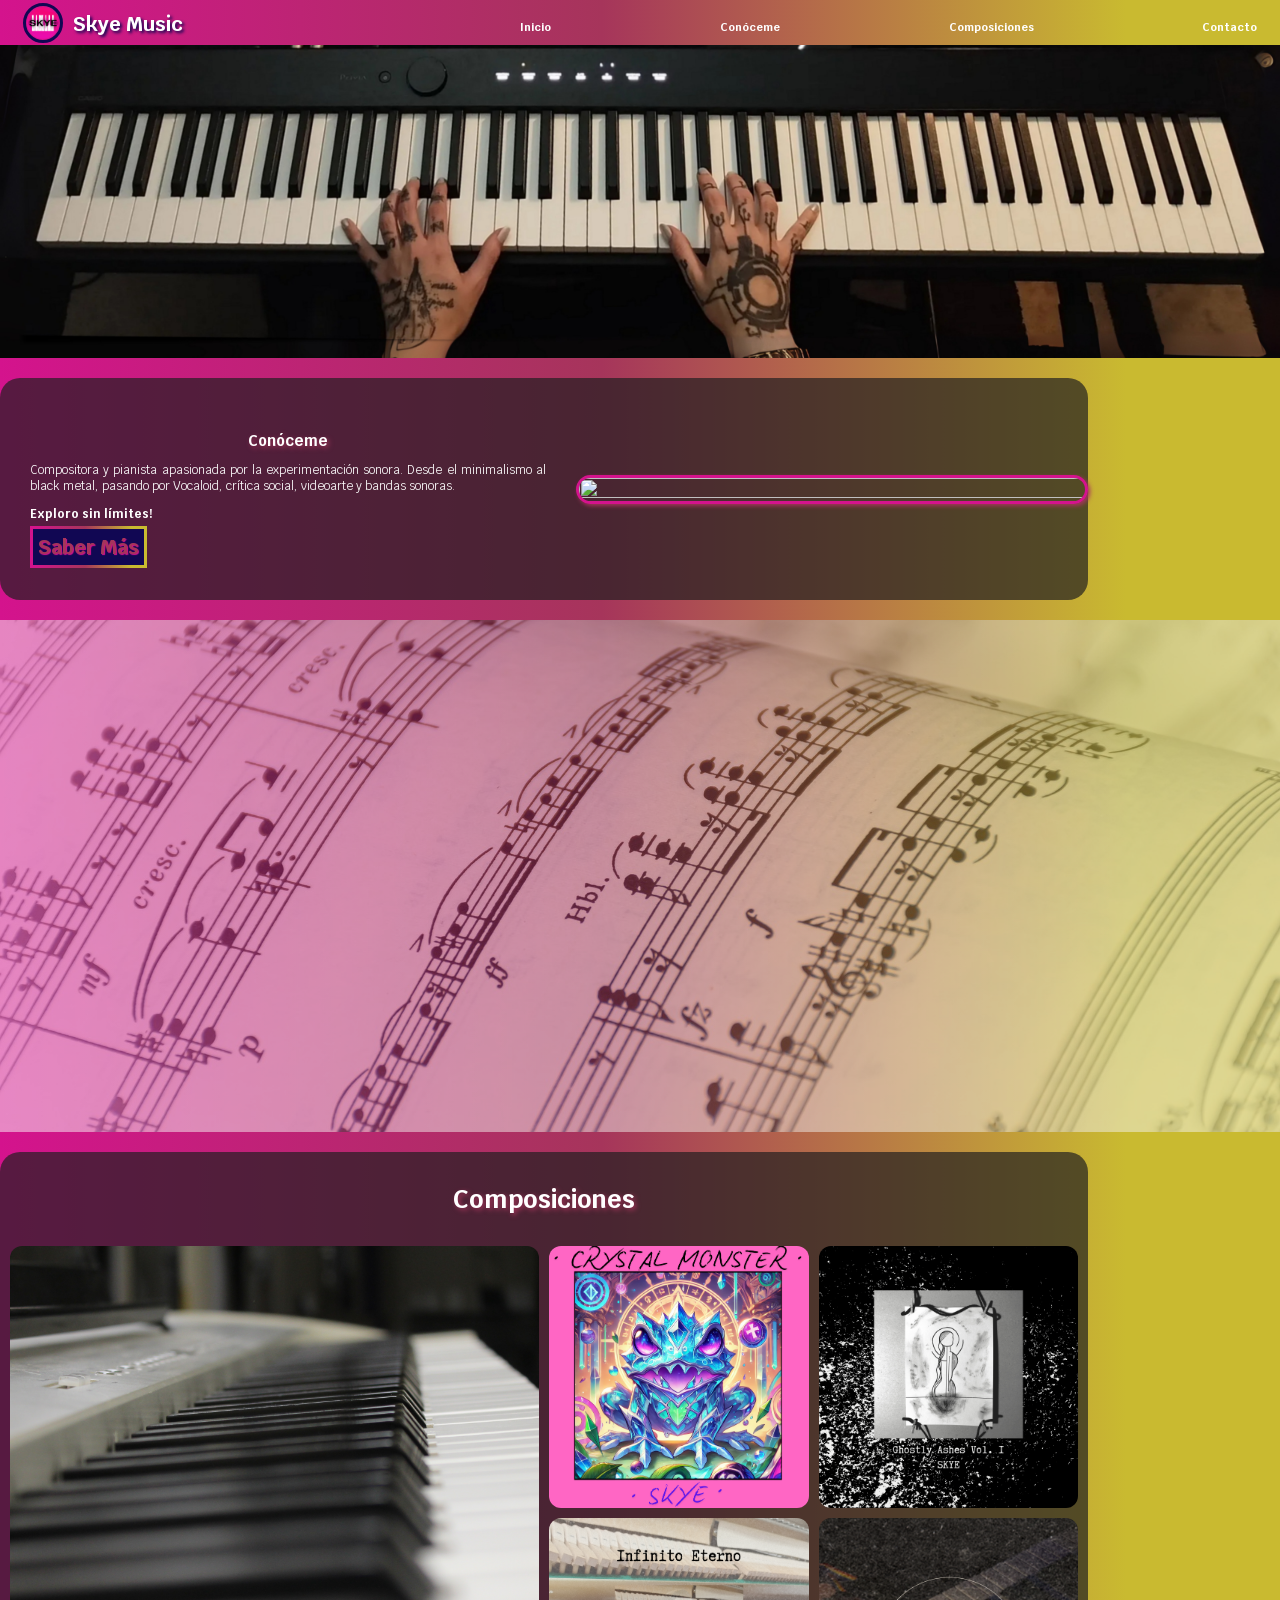
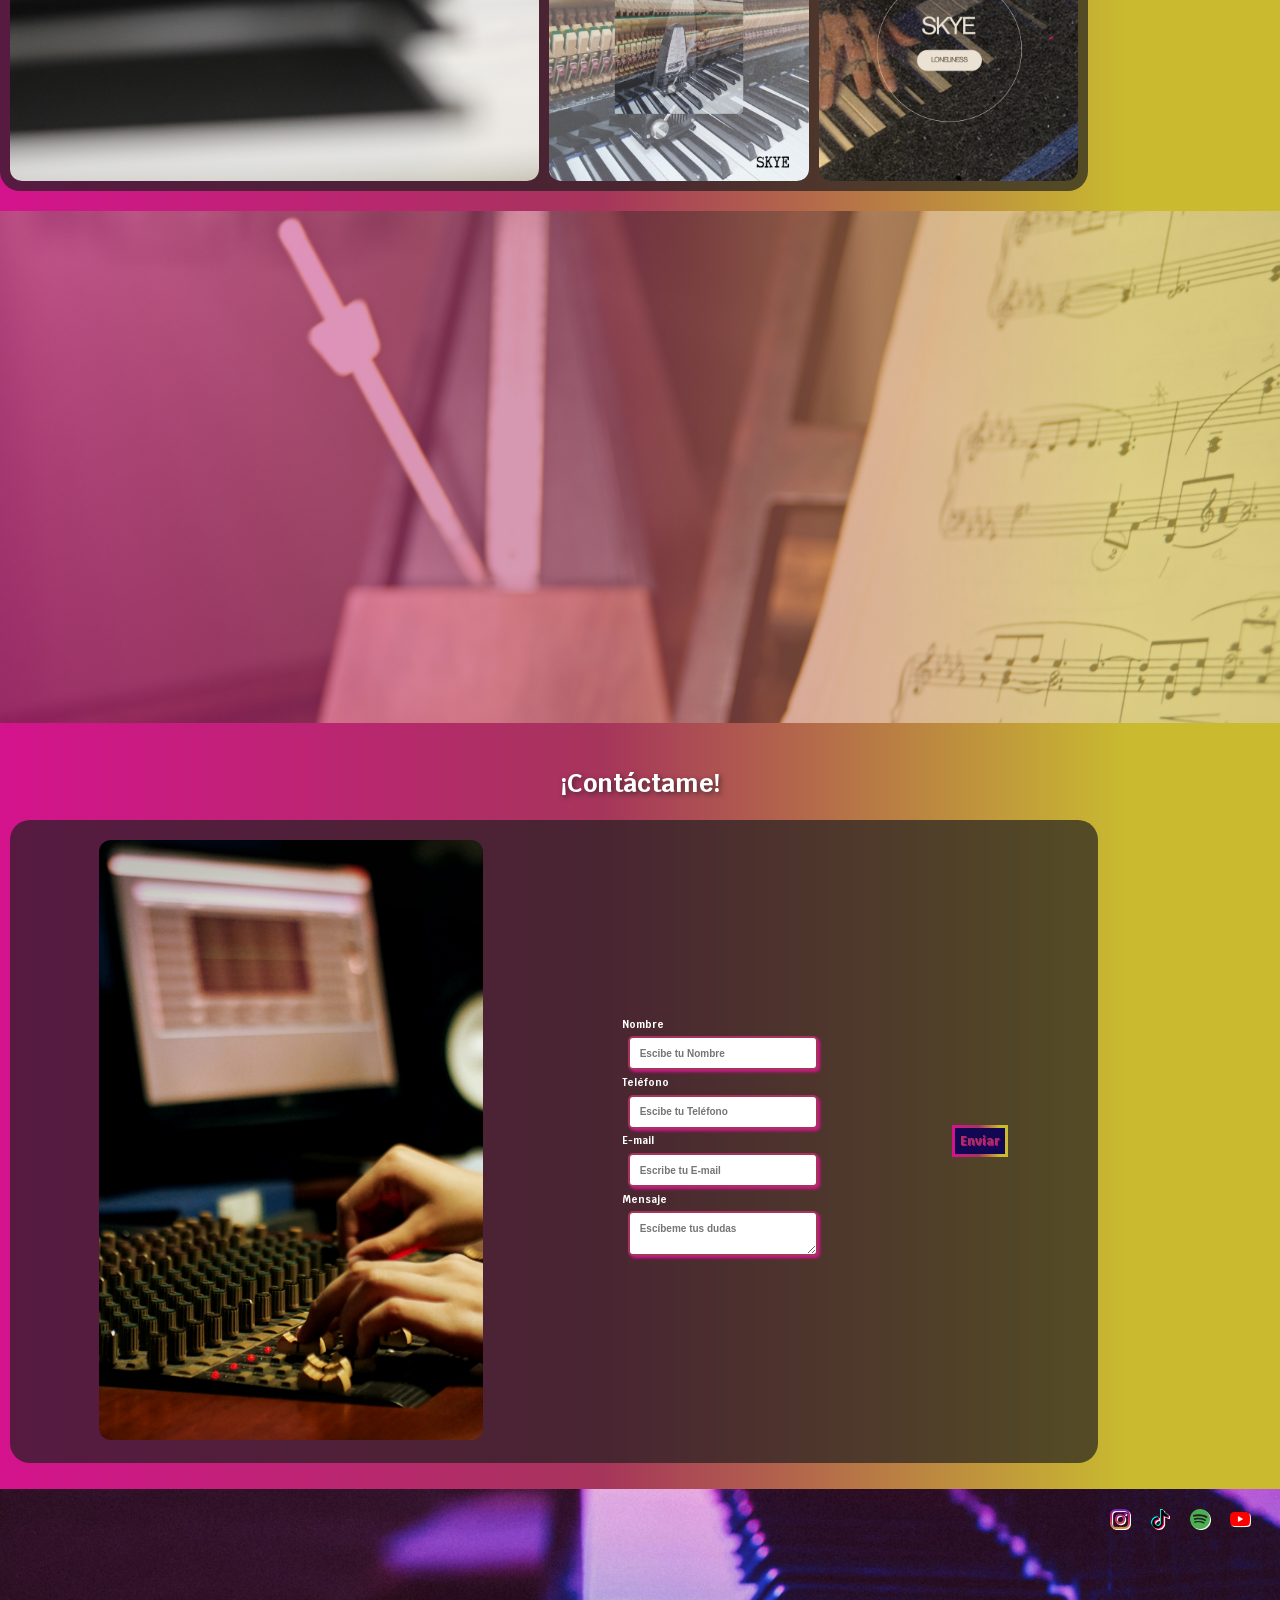
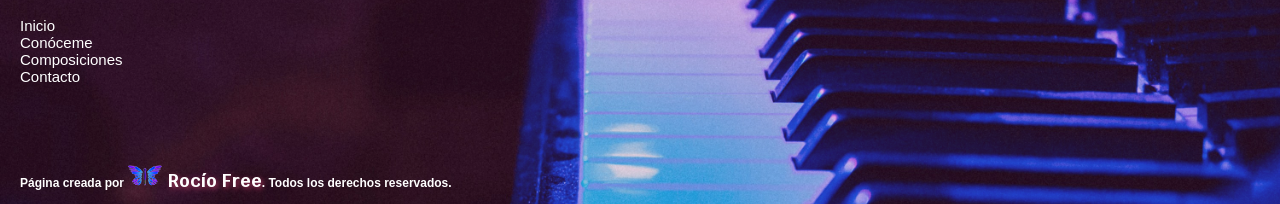
==== commit 578e11db: "Version_13" ====
--- a/index.html
+++ b/index.html
@@ -52,9 +52,9 @@
     </nav>
 
   </header>
-  
+
   <main>
-  
+
     <!--  -- // ----------SECCIÓN 1 (CONÓCEME)---------- // --  -->
 
     <section id="conoceme">
@@ -101,11 +101,15 @@
       <div class="wrap">
         <div>
           <h2 href="mis_temas.html">Composiciones</h2>
-          <img src="./assets/images/IMG_9902.JPG" alt="Imágen detalle de un teclado">
-          <img href="./mis_temas.html" src="./covers/1.png" alt="Portada canción Crystal">
-          <img href="./mis_temas.html" src="./covers/PORTADA GHOSTLY ASHES.png" alt="Portada canción Ghostly Ashes">
-          <img href="./mis_temas.html" src="./covers/PORTADA INFINITO ETERNO.png" alt="Portada canción Infinito Eterno">
-          <img href="./mis_temas.html" src="./covers/PORTADA LONELINESS.png" alt="Portada canción Loneliness">
+          <a href="./mis_temas.html"><img src="./assets/images/IMG_9902.JPG" alt="Imágen detalle de un teclado"></a>
+          <a href="./mis_temas.html"><img href="./mis_temas.html" src="./covers/1.png"
+              alt="Portada canción Crystal"></a>
+          <a href="./mis_temas.html"><img href="./mis_temas.html" src="./covers/PORTADA GHOSTLY ASHES.png"
+              alt="Portada canción Ghostly Ashes"></a>
+          <a href="./mis_temas.html"><img href="./mis_temas.html" src="./covers/PORTADA INFINITO ETERNO.png"
+              alt="Portada canción Infinito Eterno"></a>
+          <a href="./mis_temas.html"><img href="./mis_temas.html" src="./covers/PORTADA LONELINESS.png"
+              alt="Portada canción Loneliness"></a>
         </div>
       </div>
     </section>
@@ -125,11 +129,11 @@
           <h2>¡Contáctame!</h2>
           <div id="contacto">
             <div class="contact-box">
-            
+
               <img src="./assets/images/contacto.JPG"
                 alt="Imágen de la mano de Skye componiendo en su libreta de música">
             </div>
-           
+
             <div class="textWrap">
 
               <div class="nombre">
--- a/style.css
+++ b/style.css
@@ -76,7 +76,8 @@
   width: 100%;
   height: 45px;
   position: fixed;
-  z-index: 1;
+  z-index: 3;
+  padding: 0 10px;
 }
 
 header > nav > ul {
@@ -268,31 +269,31 @@
   cursor: pointer;
 }
 
-section > .wrap img:nth-child(2) {
+section > .wrap a:nth-child(2) {
   grid-column: 1/3;
   grid-row: 2/4;
   cursor: pointer;
 }
 
-section > .wrap img:nth-child(3) {
+section > .wrap a:nth-child(3) {
   grid-column: 3/4;
   grid-row: 2/3;
   cursor: pointer;
 }
 
-section > .wrap img:nth-child(4) {
+section > .wrap a:nth-child(4) {
   grid-column: 4/5;
   grid-row: 2/3;
   cursor: pointer;
 }
 
-section > .wrap img:nth-child(5) {
+section > .wrap a:nth-child(5) {
   grid-column: 3/4;
   grid-row: 3/4;
   cursor: pointer;
 }
 
-section > .wrap img:nth-child(6) {
+section > .wrap a:nth-child(6) {
   grid-column: 4/5;
   grid-row: 3/4;
   cursor: pointer;
@@ -311,11 +312,11 @@
   background-color: var(--Oscuro);
   border-radius: 20px 20px 20px 20px;
   width: 85vw;
-  height: 60vw;
+  height: auto;
   justify-self: center;
-  padding: 40px;
-  gap: 40px;
-  box-sizing: border-box;
+  padding: 20px;
+  
+ 
 }
 
 section fieldset {
@@ -469,6 +470,7 @@
     rgba(74, 74, 72, 1) 100%
   );
   justify-self: center;
+  position: relative;
   flex-direction: column;
   display: flex;
   align-items: center;
@@ -489,25 +491,7 @@
   columns: 2;
   align-items: center;
 
-  /* box-sizing: border-box; */
-}
-
-/* #title {
-  background-color: #1a1a1a;
-  padding: calc(20 / var(--design-width) * 100vw);
-  border-radius: calc(20 / var(--design-width) * 100vw);
-  color: #f20779;
-  width: calc(820 / var(--design-width) * 100vw);
-  max-width: 90%;
-  margin-bottom: calc(40 / var(--design-width) * 100vw);
-  text-align: center;
-  box-sizing: border-box;
-}
-
-#title h1 {
-  font-size: calc(40 / var(--design-width) * 100vw);
-  margin: 0;
-} */
+}
 
 #padContainer {
   display: flex;
@@ -524,24 +508,17 @@
   justify-content: space-around;
   align-items: center;
   margin-bottom: 5%;
+  gap: 10px;
 }
 
 .rueda_iz {
   width: 4vw;
   height: 4vw;
   border-color: #8a018c;
-  /* margin-left: 30px;
-    margin-bottom: 10PX; */
   border: solid;
   border-width: 1.5px;
   border-radius: 45px;
-  /* background: #bf009f;
-background: linear-gradient(90deg, rgba(191, 0, 159, 1) 50%, rgba(245, 176, 243, 1) 53%, rgba(250, 0, 250, 1) 100%); */
-
-  /* background: #fb3fe2;
-    background: radial-gradient(circle, rgba(251, 63, 226, 1) 19%, rgba(252, 70, 107, 1) 35%); */
   transition: transform 2s;
-
   background: #f373f5;
   background: linear-gradient(
     0deg,
@@ -553,20 +530,29 @@
 .rueda_iz:hover {
   transform: rotate(360deg);
 }
-
+#padContainer {
+  width: 90%;
+  height: auto;
+
+  display: flex;
+  flex-direction: row;
+  gap: 10px;
+}
 .pad {
-  width: 16%;
-  height: 18%;
-  margin-left: 1%;
-  margin-right: 1%;
+  width:90%;
+  height:40%;
+  display: flex;
+  flex-direction: row;
+
+
   cursor: pointer;
   border: solid;
   border-color: #f20779;
   border-radius: 10px;
   background: black;
   transition: transform 0.2s, background-color 0.3s;
-  position: relative;
-  overflow: hidden;
+  
+  overflow:hidden ;
   display: flex;
   flex-direction: column;
   justify-content: center;
@@ -586,7 +572,6 @@
 .pad img {
   width: 10vw;
   height: 10vw;
-  /* object-fit: cover; */
   opacity: 0.8;
   border-radius: 5px;
 }
@@ -608,31 +593,32 @@
   position: relative;
   width: 65vw;
   height: 25vw;
-  /* width: calc(1000 / var(--design-width) * 100vw); */
   min-width: 550px;
-  /* height: calc(300 / var(--design-width) * 100vw); */
-  min-height: 50px;
-  /* margin: calc(50 / var(--design-width) * 100vw) auto; */
   display: flex;
   justify-content: center;
-  /* align-items: flex-start; */
-  /* box-sizing: border-box; */
+  
 }
 
 .white-keys-container {
+   position: absolute;
   display: flex;
   height: 100%;
+  width: 90%;
+  justify-content: center;
+  z-index: 1;
+  
 }
 
 .black-keys-container {
   position: absolute;
   display: flex;
-  gap: 3.5vw;
+  gap: 2vw;
   /* top: 0;
     left: 0;
     right: 0; */
   height: 65%;
-  display: flex;
+  z-index: 2;
+  
   /* margin-left: calc((100 / var(--design-width) * 100vw) * 0.7); */
 }
 
@@ -657,7 +643,8 @@
 }
 
 .black.key {
-  width: calc(50 / var(--design-width) * 100vw);
+  display: flex;
+  width: 4vw;
   height: 100%;
   background: #000000;
   background: linear-gradient(
--- a/style.css
+++ b/style.css
@@ -76,7 +76,8 @@
   width: 100%;
   height: 45px;
   position: fixed;
-  z-index: 1;
+  z-index: 3;
+  padding: 0 10px;
 }
 
 header > nav > ul {
@@ -268,31 +269,31 @@
   cursor: pointer;
 }
 
-section > .wrap img:nth-child(2) {
+section > .wrap a:nth-child(2) {
   grid-column: 1/3;
   grid-row: 2/4;
   cursor: pointer;
 }
 
-section > .wrap img:nth-child(3) {
+section > .wrap a:nth-child(3) {
   grid-column: 3/4;
   grid-row: 2/3;
   cursor: pointer;
 }
 
-section > .wrap img:nth-child(4) {
+section > .wrap a:nth-child(4) {
   grid-column: 4/5;
   grid-row: 2/3;
   cursor: pointer;
 }
 
-section > .wrap img:nth-child(5) {
+section > .wrap a:nth-child(5) {
   grid-column: 3/4;
   grid-row: 3/4;
   cursor: pointer;
 }
 
-section > .wrap img:nth-child(6) {
+section > .wrap a:nth-child(6) {
   grid-column: 4/5;
   grid-row: 3/4;
   cursor: pointer;
@@ -311,11 +312,11 @@
   background-color: var(--Oscuro);
   border-radius: 20px 20px 20px 20px;
   width: 85vw;
-  height: 60vw;
+  height: auto;
   justify-self: center;
-  padding: 40px;
-  gap: 40px;
-  box-sizing: border-box;
+  padding: 20px;
+  
+ 
 }
 
 section fieldset {
@@ -469,6 +470,7 @@
     rgba(74, 74, 72, 1) 100%
   );
   justify-self: center;
+  position: relative;
   flex-direction: column;
   display: flex;
   align-items: center;
@@ -489,25 +491,7 @@
   columns: 2;
   align-items: center;
 
-  /* box-sizing: border-box; */
-}
-
-/* #title {
-  background-color: #1a1a1a;
-  padding: calc(20 / var(--design-width) * 100vw);
-  border-radius: calc(20 / var(--design-width) * 100vw);
-  color: #f20779;
-  width: calc(820 / var(--design-width) * 100vw);
-  max-width: 90%;
-  margin-bottom: calc(40 / var(--design-width) * 100vw);
-  text-align: center;
-  box-sizing: border-box;
-}
-
-#title h1 {
-  font-size: calc(40 / var(--design-width) * 100vw);
-  margin: 0;
-} */
+}
 
 #padContainer {
   display: flex;
@@ -524,24 +508,17 @@
   justify-content: space-around;
   align-items: center;
   margin-bottom: 5%;
+  gap: 10px;
 }
 
 .rueda_iz {
   width: 4vw;
   height: 4vw;
   border-color: #8a018c;
-  /* margin-left: 30px;
-    margin-bottom: 10PX; */
   border: solid;
   border-width: 1.5px;
   border-radius: 45px;
-  /* background: #bf009f;
-background: linear-gradient(90deg, rgba(191, 0, 159, 1) 50%, rgba(245, 176, 243, 1) 53%, rgba(250, 0, 250, 1) 100%); */
-
-  /* background: #fb3fe2;
-    background: radial-gradient(circle, rgba(251, 63, 226, 1) 19%, rgba(252, 70, 107, 1) 35%); */
   transition: transform 2s;
-
   background: #f373f5;
   background: linear-gradient(
     0deg,
@@ -553,20 +530,29 @@
 .rueda_iz:hover {
   transform: rotate(360deg);
 }
-
+#padContainer {
+  width: 90%;
+  height: auto;
+
+  display: flex;
+  flex-direction: row;
+  gap: 10px;
+}
 .pad {
-  width: 16%;
-  height: 18%;
-  margin-left: 1%;
-  margin-right: 1%;
+  width:90%;
+  height:40%;
+  display: flex;
+  flex-direction: row;
+
+
   cursor: pointer;
   border: solid;
   border-color: #f20779;
   border-radius: 10px;
   background: black;
   transition: transform 0.2s, background-color 0.3s;
-  position: relative;
-  overflow: hidden;
+  
+  overflow:hidden ;
   display: flex;
   flex-direction: column;
   justify-content: center;
@@ -586,7 +572,6 @@
 .pad img {
   width: 10vw;
   height: 10vw;
-  /* object-fit: cover; */
   opacity: 0.8;
   border-radius: 5px;
 }
@@ -608,31 +593,32 @@
   position: relative;
   width: 65vw;
   height: 25vw;
-  /* width: calc(1000 / var(--design-width) * 100vw); */
   min-width: 550px;
-  /* height: calc(300 / var(--design-width) * 100vw); */
-  min-height: 50px;
-  /* margin: calc(50 / var(--design-width) * 100vw) auto; */
   display: flex;
   justify-content: center;
-  /* align-items: flex-start; */
-  /* box-sizing: border-box; */
+  
 }
 
 .white-keys-container {
+   position: absolute;
   display: flex;
   height: 100%;
+  width: 90%;
+  justify-content: center;
+  z-index: 1;
+  
 }
 
 .black-keys-container {
   position: absolute;
   display: flex;
-  gap: 3.5vw;
+  gap: 2vw;
   /* top: 0;
     left: 0;
     right: 0; */
   height: 65%;
-  display: flex;
+  z-index: 2;
+  
   /* margin-left: calc((100 / var(--design-width) * 100vw) * 0.7); */
 }
 
@@ -657,7 +643,8 @@
 }
 
 .black.key {
-  width: calc(50 / var(--design-width) * 100vw);
+  display: flex;
+  width: 4vw;
   height: 100%;
   background: #000000;
   background: linear-gradient(
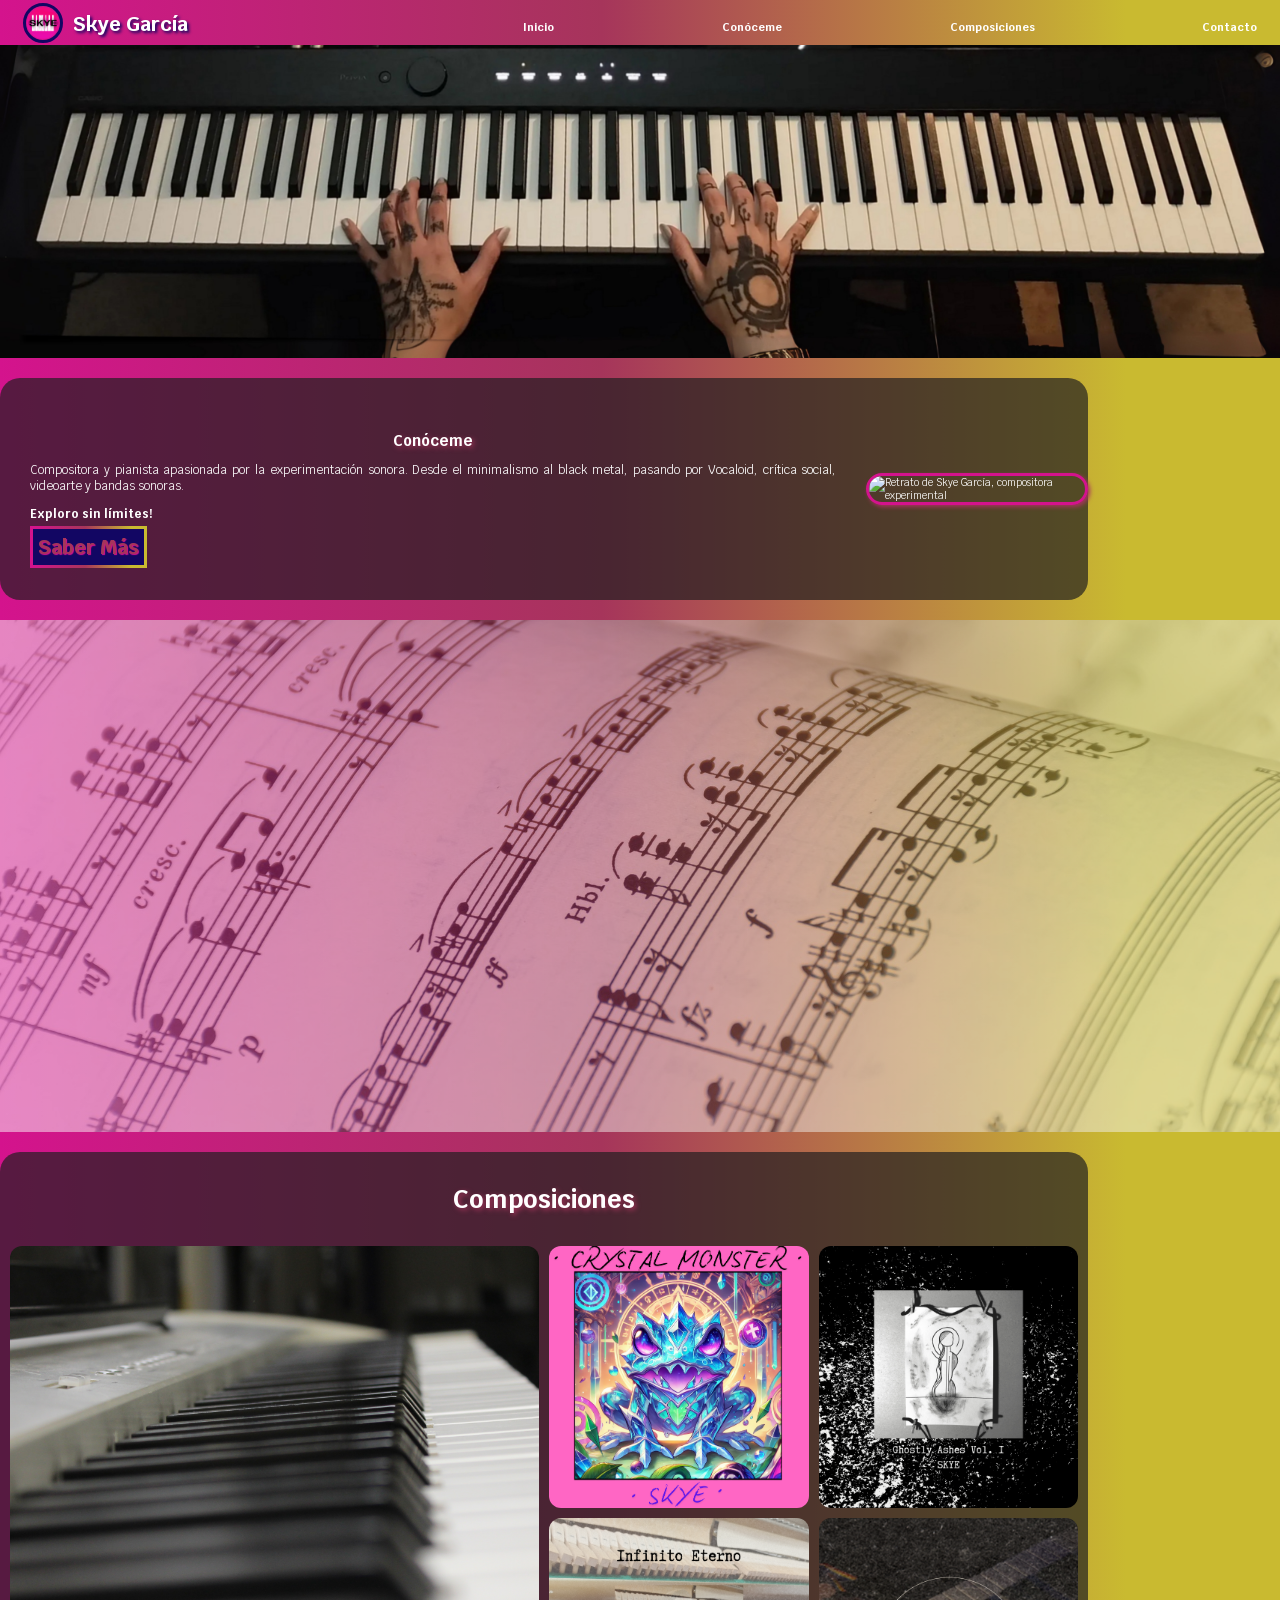
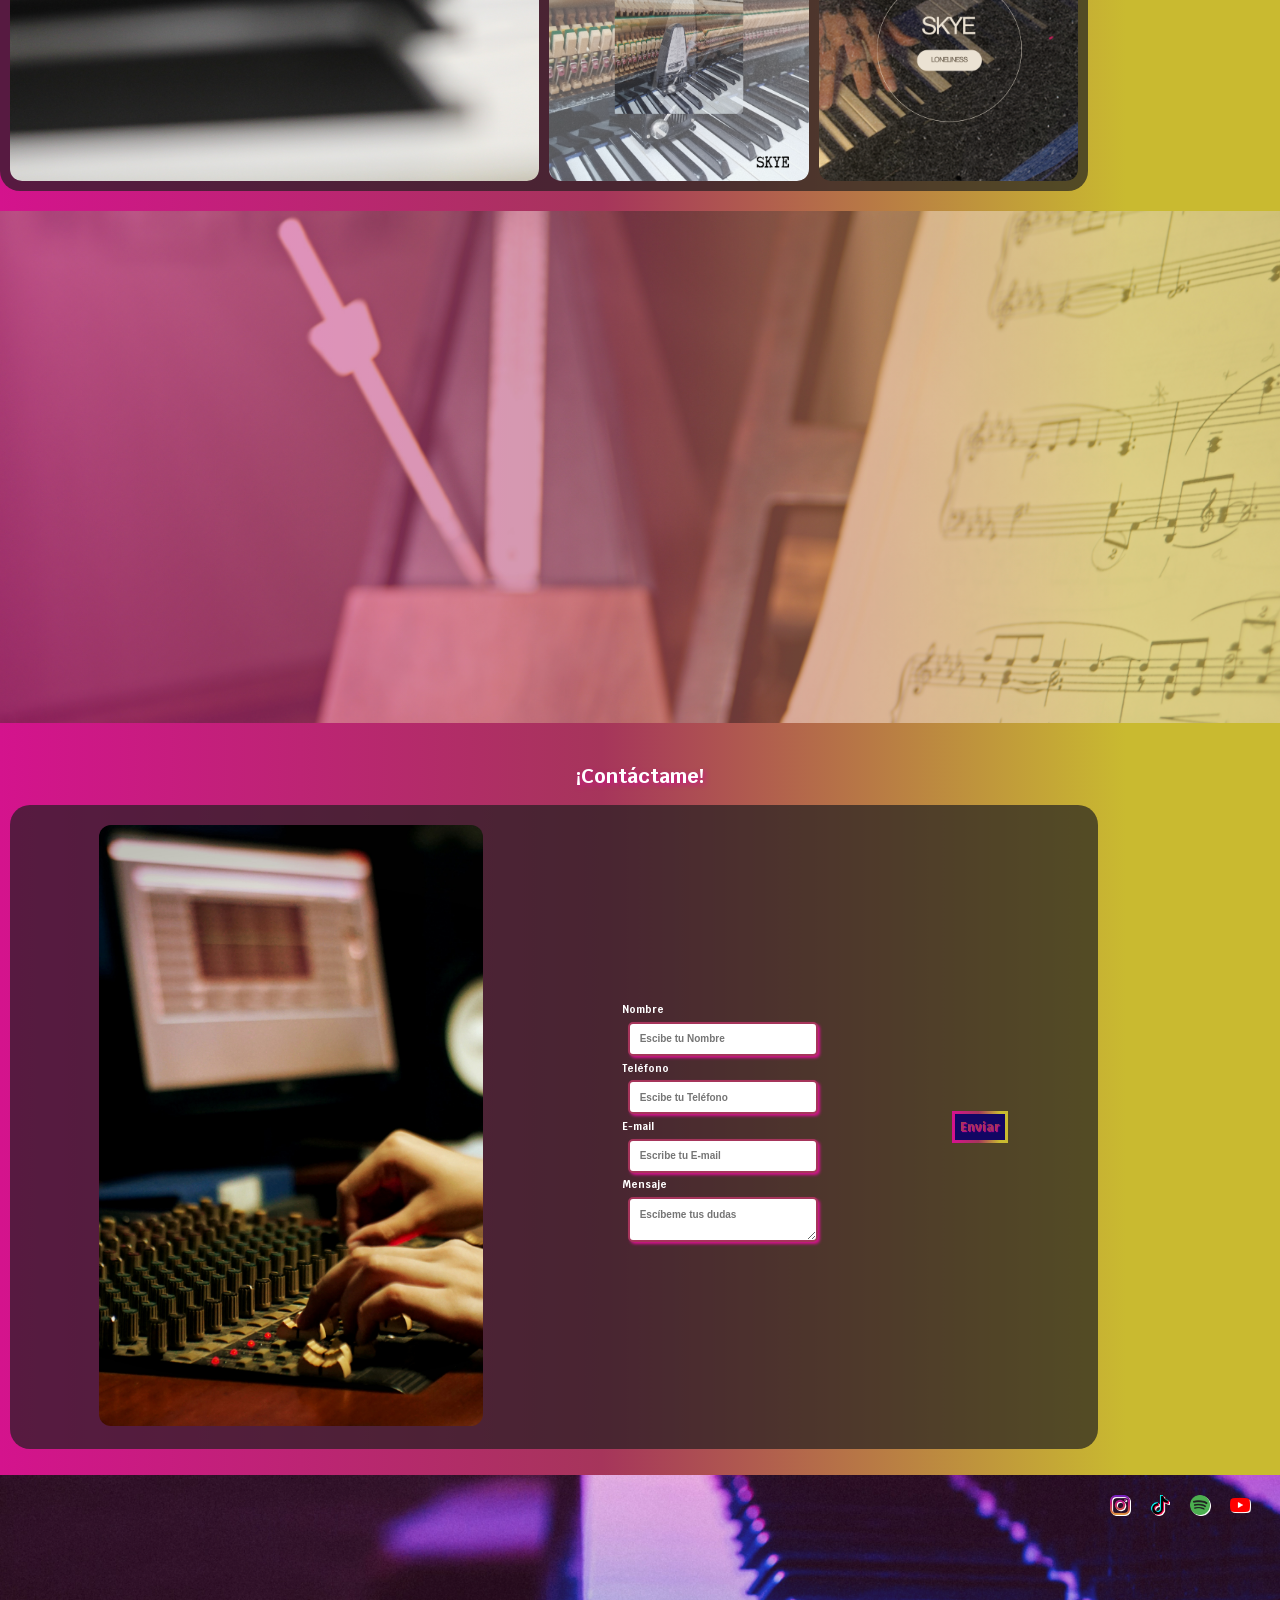
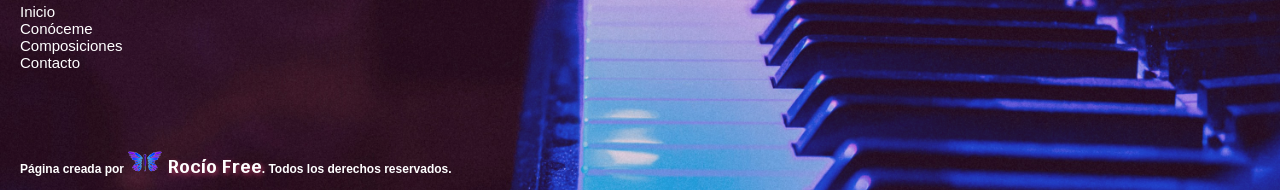
==== commit 9413abae: "Version-14" ====
--- a/index.html
+++ b/index.html
@@ -10,12 +10,12 @@
   <link
     href="https://fonts.googleapis.com/css2?family=Krub:ital,wght@0,200;0,300;0,400;0,500;0,600;0,700;1,200;1,300;1,400;1,500;1,600;1,700&display=swap"
     rel="stylesheet" />
-  <meta name="description" content="Esta es una página web de una compositora aún poco conocida, pero por descubrir" />
-  <meta author="Creada por la freelance Rocío Free" />
-  <meta keywords="música, compositora, piano, sintetizador, artcore" />
+  <meta name="description" content="Desde el piano más íntimo hasta la distorsión del metal y la electrónica más experimental, mi música no entiende de fronteras. Solo emoción, tecnología y libertad" />
+  <meta name="author" content="Creada por la freelance Rocío Free" />
+  <meta keywords="compositora experimental, música para piano contemporánea, música vocaloid españa, compositora de bandas sonoras indie, videoarte musical" />
   <link rel="preload" href="./style.css" />
   <link rel="stylesheet" href="style.css" />
-  <title>Skye Music</title>
+  <title>Skye García</title>
 </head>
 
 <body>
@@ -30,22 +30,22 @@
       <ul id="nav">
         <li>
           <a href="./index.html">
-            <img class="logotipo" src="assets/images/Logo SKYE V2.png" alt="Logotipo Skye Music" />
-            <h1>Skye Music</h1>
+            <img class="logotipo" src="assets/images/Logo SKYE V2.png" alt="Logotipo Skye García" />
+            <h1>Skye García</h1>
             <a />
         </li>
         <li>
-          <a class="hover" href="./index.html">Inicio</a>
-        </li>
-        <li>
-          <a class="hover" href="./conoceme.html">Conóceme</a>
-        </li>
-        <li>
-          <a class="hover" href="./mis_temas.html">Composiciones</a>
-        </li>
-
-        <li>
-          <a class="hover" href="./contacto.html">Contacto</a>
+          <a class="hover" href="./index.html" alt="Botón de inicio">Inicio</a>
+        </li>
+        <li>
+          <a class="hover" href="#conoceme" alt="Botón Conóceme">Conóceme</a>
+        </li>
+        <li>
+          <a class="hover" href="./mis_temas.html" alt="Botón Composiciones">Composiciones</a>
+        </li>
+
+        <li>
+          <a class="hover" href="#contacto" alt="Botón de Contacto">Contacto</a>
         </li>
       </ul>
 
@@ -80,10 +80,8 @@
             </li>
           </ul>
         </div>
-        <!--         <div class="conoceme conoceme_foto"></div>
- -->
         <div>
-          <img class="foto" src="./assets/images/IMG_99232.png" />
+          <img class="foto" src="./assets/images/IMG_99232.png" alt="Retrato de Skye García, compositora experimental" />
         </div>
 
       </div>
@@ -92,7 +90,7 @@
     <!-- -- // ----------SEPARADOR---------- // --  -->
 
     <section>
-      <img src="assets/images/song-7058726_1920.jpg" alt="Imagen sintetizador" />
+      <img src="assets/images/song-7058726_1920.jpg" alt="" />
     </section>
 
     <!--  -- // ----------SECCIÓN 2 (COMPOSICIONES)---------- // --  -->
@@ -101,14 +99,14 @@
       <div class="wrap">
         <div>
           <h2 href="mis_temas.html">Composiciones</h2>
-          <a href="./mis_temas.html"><img src="./assets/images/IMG_9902.JPG" alt="Imágen detalle de un teclado"></a>
-          <a href="./mis_temas.html"><img href="./mis_temas.html" src="./covers/1.png"
+          <a href="./mis_temas.html"><img src="./assets/images/IMG_9902.JPG" alt="Imágen detalle de un piano"></a>
+          <a href="./mis_temas.html"><img src="./covers/1.png"
               alt="Portada canción Crystal"></a>
-          <a href="./mis_temas.html"><img href="./mis_temas.html" src="./covers/PORTADA GHOSTLY ASHES.png"
+          <a href="./mis_temas.html"><img src="./covers/PORTADA GHOSTLY ASHES.png"
               alt="Portada canción Ghostly Ashes"></a>
-          <a href="./mis_temas.html"><img href="./mis_temas.html" src="./covers/PORTADA INFINITO ETERNO.png"
+          <a href="./mis_temas.html"><img src="./covers/PORTADA INFINITO ETERNO.png"
               alt="Portada canción Infinito Eterno"></a>
-          <a href="./mis_temas.html"><img href="./mis_temas.html" src="./covers/PORTADA LONELINESS.png"
+          <a href="./mis_temas.html"><img src="./covers/PORTADA LONELINESS.png"
               alt="Portada canción Loneliness"></a>
         </div>
       </div>
@@ -131,7 +129,7 @@
             <div class="contact-box">
 
               <img src="./assets/images/contacto.JPG"
-                alt="Imágen de la mano de Skye componiendo en su libreta de música">
+                alt="Imágen en primera persona de unas manos controlando un sintentizador">
             </div>
 
             <div class="textWrap">
@@ -179,13 +177,13 @@
           <li>
             <a href="https://www.instagram.com/xskyemusicx?utm_source=ig_web_button_share_sheet&igsh=ZDNlZDc0MzIxNw==">
               <img src="./assets/Iconos/instagram.png"
-                href="https://open.spotify.com/intl-es/artist/2Pvi4JQnug8oNbrD0VKlBe" alt="Instagram">
+            alt="Instagram">
             </a>
           </li>
 
           <li>
             <a href="https://www.tiktok.com/@xskyemusicx?is_from_webapp=1&sender_device=pc">
-              <img src="./assets/Iconos/tik-tok.png" alt="tik-tok">
+              <img src="./assets/Iconos/tik-tok.png" alt="TikTok">
             </a>
           </li>
 
--- a/style.css
+++ b/style.css
@@ -3,7 +3,7 @@
   --Negro: #1a1919;
   --Azulado: #3fa4c2;
   --Rosa: #d4138d;
-  --Noche: #110753;
+  --Noche: #120663;
   --Amarillo: #c9ba30;
   --Gris: #2f2e2f;
   --Oscuro: #1f1e1faf;
@@ -451,6 +451,94 @@
   filter: drop-shadow(0.5px 0.5px 0px var(--Blanco));
 }
 
+
+
+
+
+
+
+
+
+/* <!-- ----PÁGINA CONÓCEME----- -->  */
+
+
+
+
+main .contenedor {
+  max-width: 85vw;
+  margin: 60px auto;
+  padding: 40px;
+  background-color: var(--Oscuro);
+  border-radius: 20px;
+  box-shadow: 0 10px 30px rgba(0, 0, 0, 0.08);
+}
+
+main h2 {
+  text-shadow: 2px 2px 5px var(--Rosa);
+  font-size: 2rem;
+}
+
+
+main .historia p {
+  font-size: 1.3rem;
+  line-height: 1.8;
+  margin-bottom: 20px;
+  text-align: justify;
+}
+
+main .historia strong {
+  color: var(--Rosa);
+  font-size: larger;
+}
+
+main .historia em {
+  font-style: italic;
+  color: var(--Rosa);
+  font-size: larger;
+}
+
+main .historia .final {
+  font-weight: bold;
+  margin-top: 30px;
+  color: var(--Rosa);
+  font-size:1.6rem;
+  text-shadow: 0.5px 0.5px 1px var(--Negro);
+}
+
+/* Estilos para imágenes */
+.imagenDerecha, .imagenIzquierda {
+  width: 40%;
+  max-width: 300px;
+  height: auto;
+  border-radius: 12px;
+  box-shadow: 0 4px 12px rgba(0, 0, 0, 0.1);
+  margin: 10px 20px 20px;
+}
+
+.imagenDerecha {
+  float: left;
+}
+
+.imagenIzquierda {
+  float: right;
+}
+
+/* Limpieza de floats */
+.historia::after {
+  content: "";
+  display: table;
+  clear: both;
+}
+
+@media (max-width: 768px) {
+  .imagenDerecha, .imagenIzquierda {
+    float: none;
+    display: block;
+    margin: 20px auto;
+    width: 90%;
+  }
+}
+
 /* <!-- ----PÁGINA COMPOSICIONES----- -->  */
 
 .h2_MT {
--- a/style.css
+++ b/style.css
@@ -3,7 +3,7 @@
   --Negro: #1a1919;
   --Azulado: #3fa4c2;
   --Rosa: #d4138d;
-  --Noche: #110753;
+  --Noche: #120663;
   --Amarillo: #c9ba30;
   --Gris: #2f2e2f;
   --Oscuro: #1f1e1faf;
@@ -451,6 +451,94 @@
   filter: drop-shadow(0.5px 0.5px 0px var(--Blanco));
 }
 
+
+
+
+
+
+
+
+
+/* <!-- ----PÁGINA CONÓCEME----- -->  */
+
+
+
+
+main .contenedor {
+  max-width: 85vw;
+  margin: 60px auto;
+  padding: 40px;
+  background-color: var(--Oscuro);
+  border-radius: 20px;
+  box-shadow: 0 10px 30px rgba(0, 0, 0, 0.08);
+}
+
+main h2 {
+  text-shadow: 2px 2px 5px var(--Rosa);
+  font-size: 2rem;
+}
+
+
+main .historia p {
+  font-size: 1.3rem;
+  line-height: 1.8;
+  margin-bottom: 20px;
+  text-align: justify;
+}
+
+main .historia strong {
+  color: var(--Rosa);
+  font-size: larger;
+}
+
+main .historia em {
+  font-style: italic;
+  color: var(--Rosa);
+  font-size: larger;
+}
+
+main .historia .final {
+  font-weight: bold;
+  margin-top: 30px;
+  color: var(--Rosa);
+  font-size:1.6rem;
+  text-shadow: 0.5px 0.5px 1px var(--Negro);
+}
+
+/* Estilos para imágenes */
+.imagenDerecha, .imagenIzquierda {
+  width: 40%;
+  max-width: 300px;
+  height: auto;
+  border-radius: 12px;
+  box-shadow: 0 4px 12px rgba(0, 0, 0, 0.1);
+  margin: 10px 20px 20px;
+}
+
+.imagenDerecha {
+  float: left;
+}
+
+.imagenIzquierda {
+  float: right;
+}
+
+/* Limpieza de floats */
+.historia::after {
+  content: "";
+  display: table;
+  clear: both;
+}
+
+@media (max-width: 768px) {
+  .imagenDerecha, .imagenIzquierda {
+    float: none;
+    display: block;
+    margin: 20px auto;
+    width: 90%;
+  }
+}
+
 /* <!-- ----PÁGINA COMPOSICIONES----- -->  */
 
 .h2_MT {
